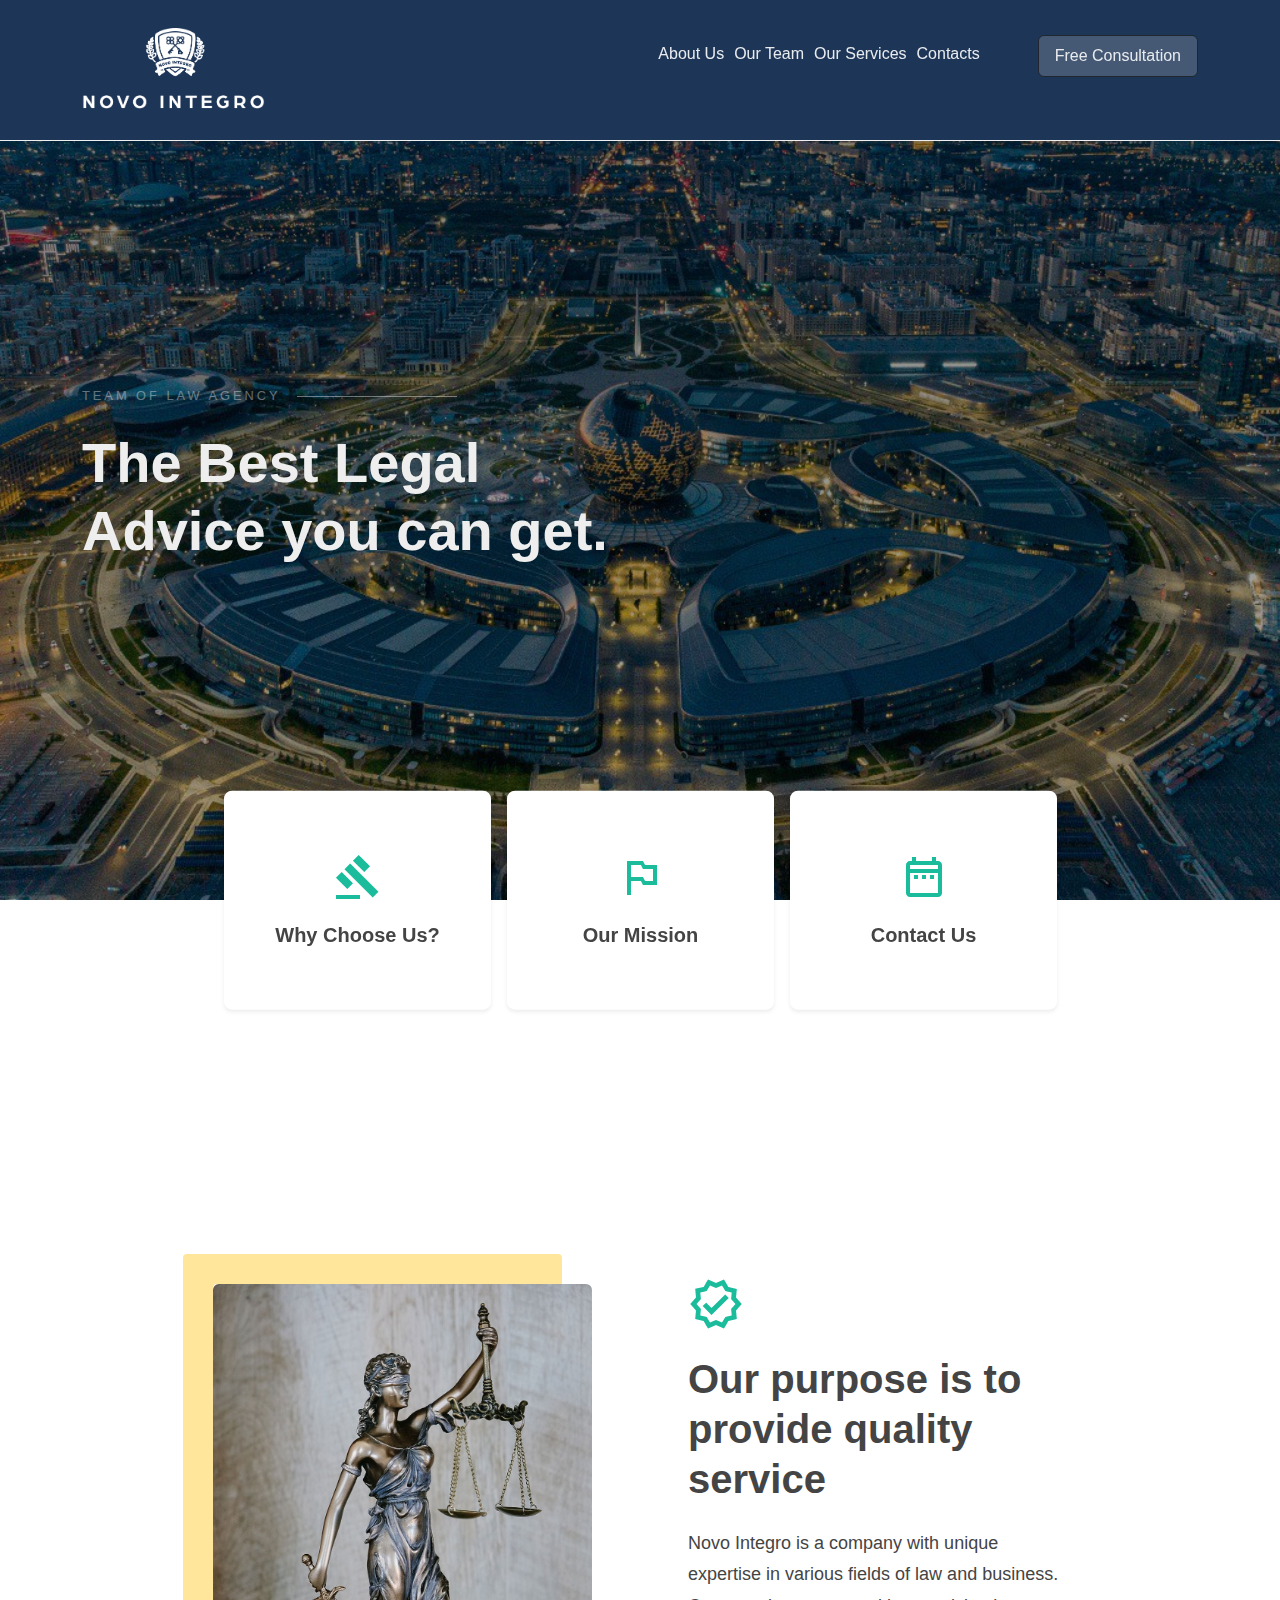
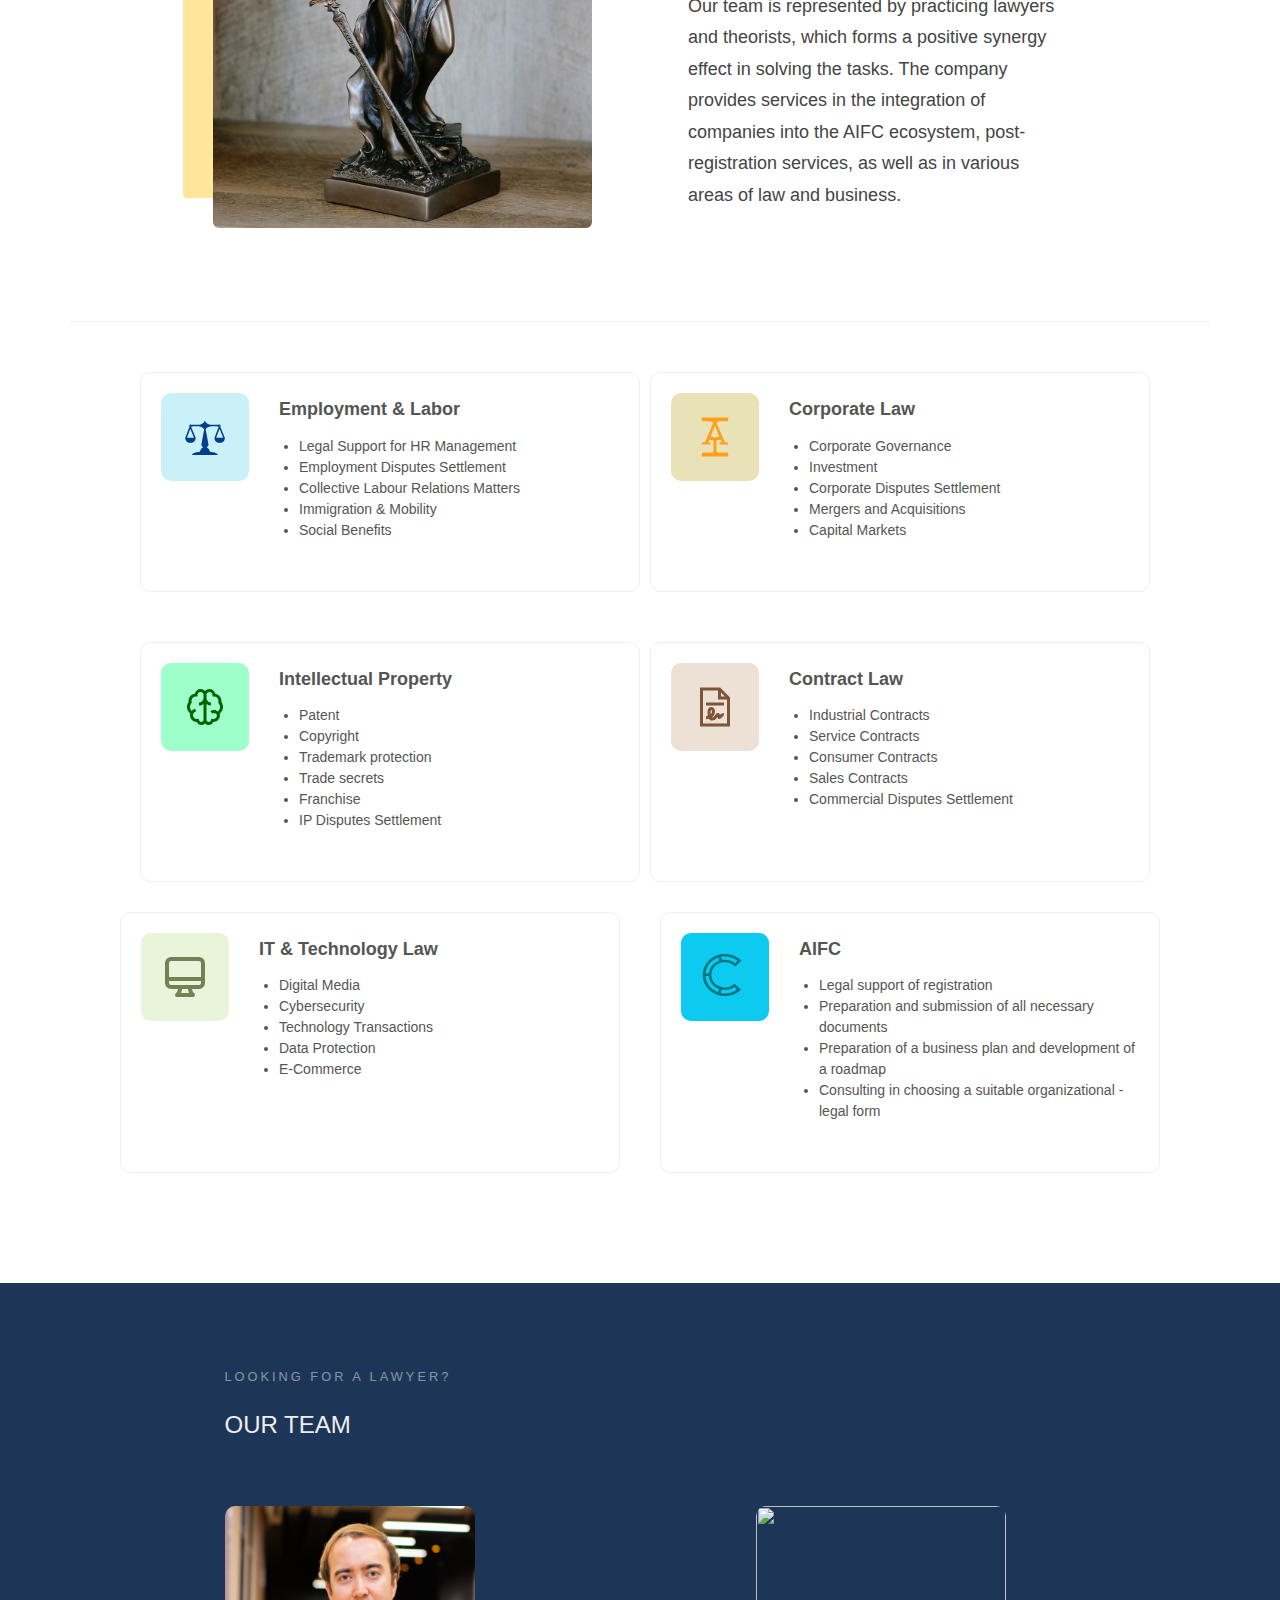
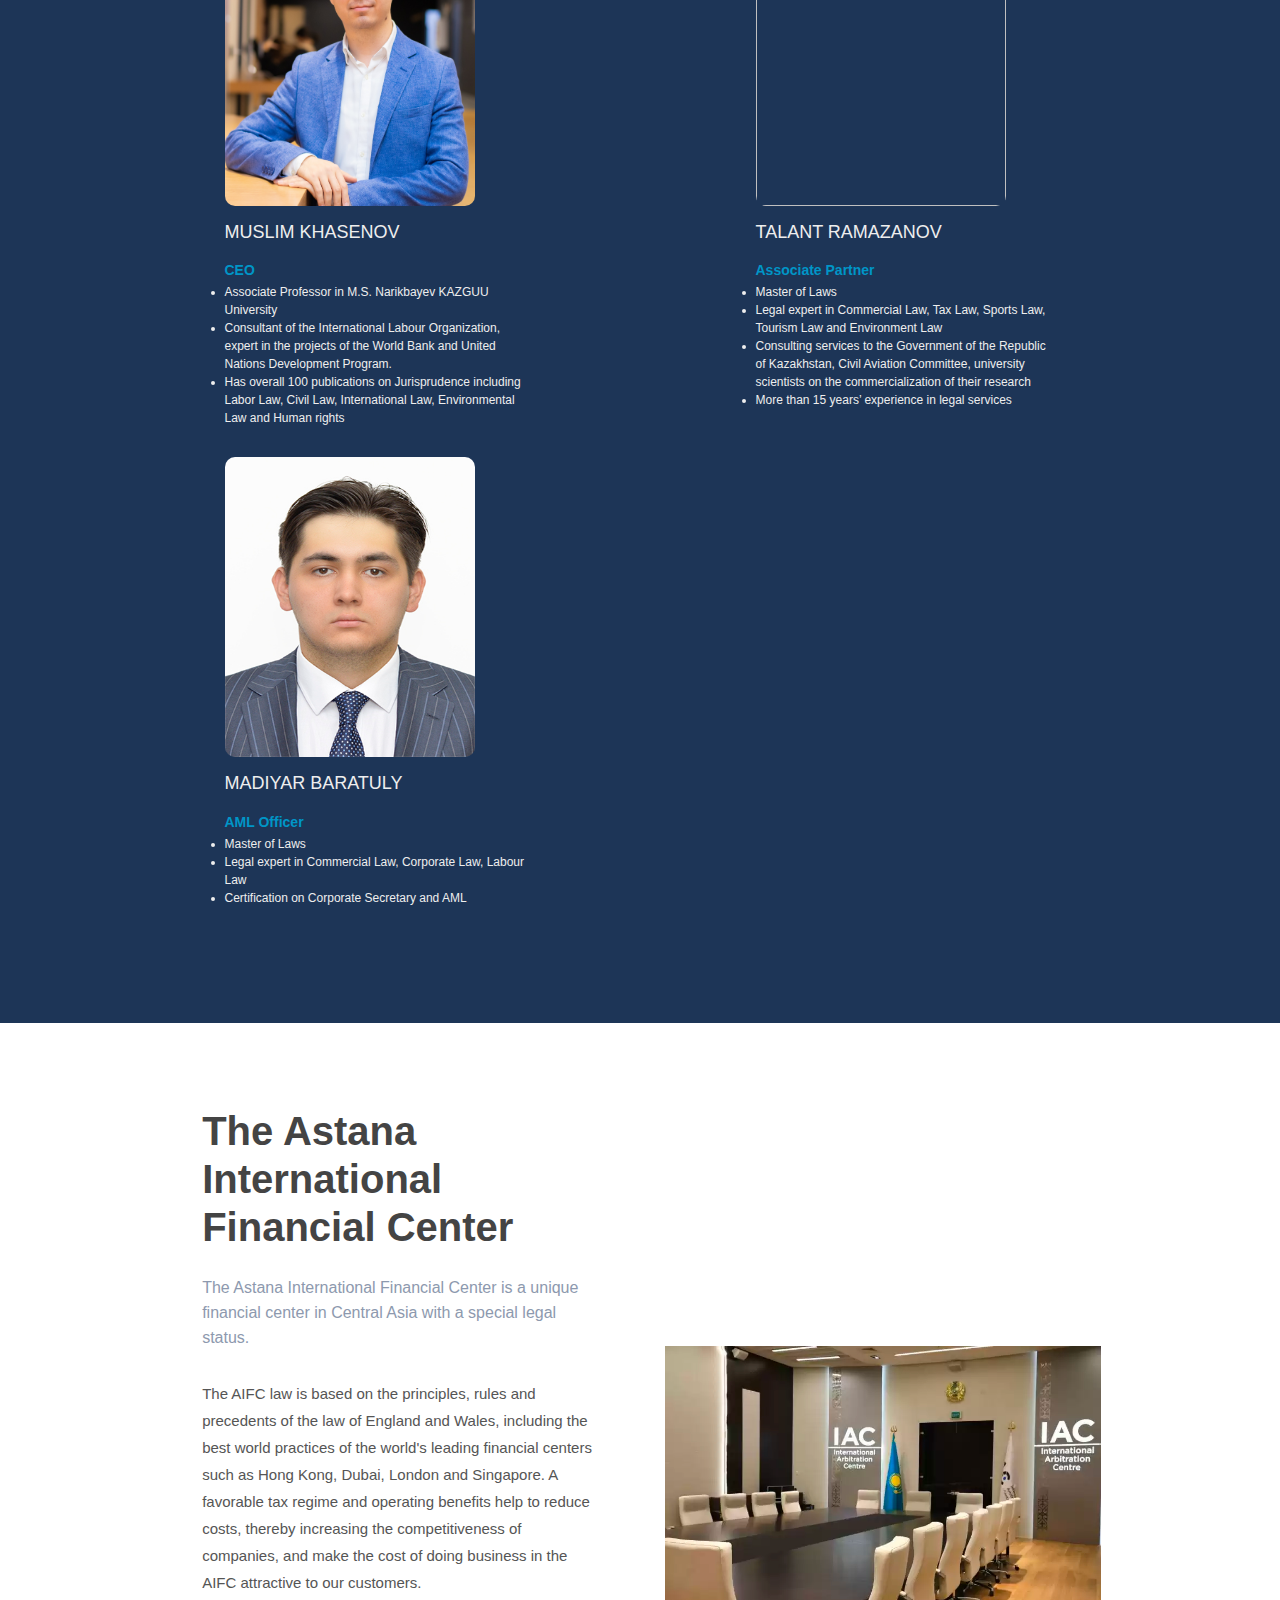
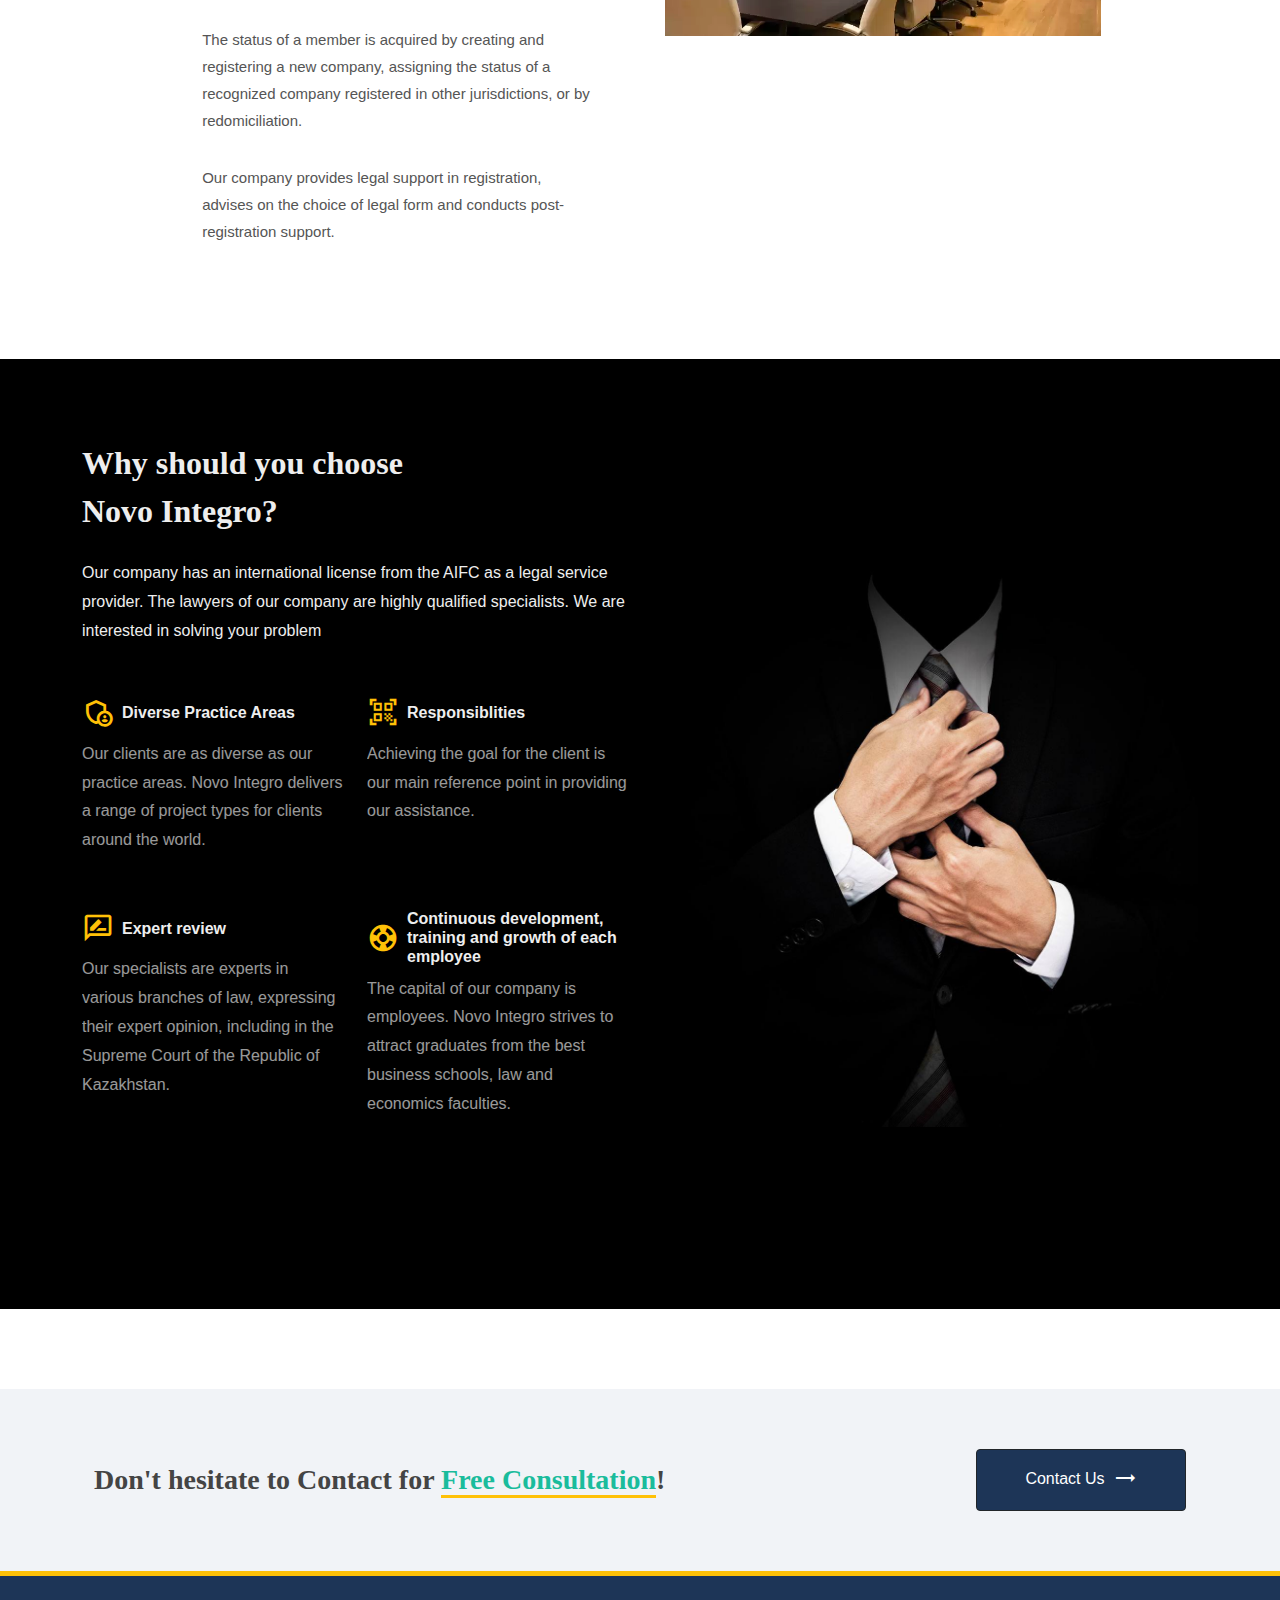
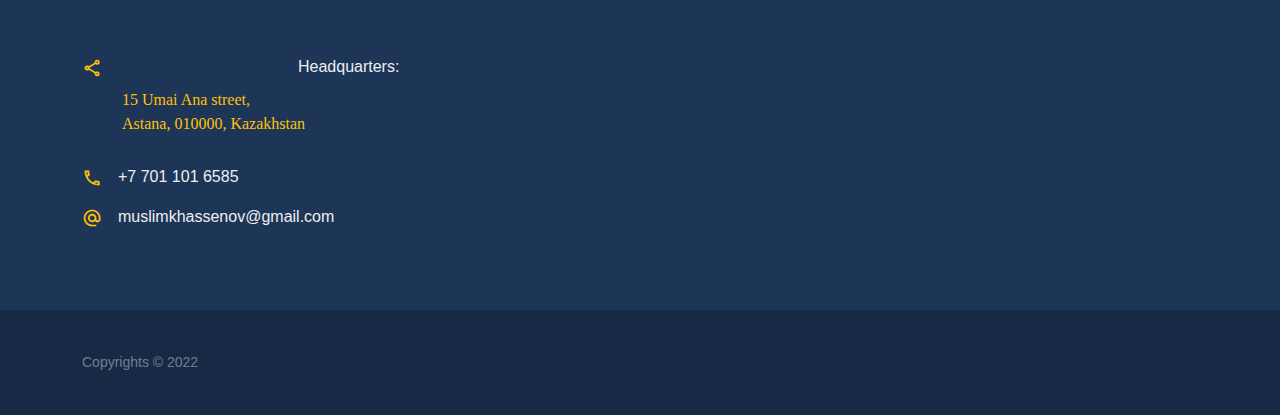
==== index.html @ ce1647fc "fix" ====
<!DOCTYPE html>
<html dir="ltr" lang="en-US">
<head>

    <meta http-equiv="content-type" content="text/html; charset=utf-8"/>
    <meta name="author" content="SemiColonWeb"/>

    <!-- Stylesheets
    ============================================= -->
    <link rel="preconnect" href="https://fonts.googleapis.com">
    <link rel="preconnect" href="https://fonts.gstatic.com" crossorigin>
    <link href="https://fonts.googleapis.com/css2?family=Manrope:wght@300;400;500;600;700&family=Merriweather:wght@400;700&family=Material+Icons+Outlined&family=Material+Icons+Two+Tone&display=swap"
          rel="stylesheet">

    <link rel="stylesheet" href="css/bootstrap.css" type="text/css"/>
    <link rel="stylesheet" href="css/style.css" type="text/css"/>

    <link rel="stylesheet" href="css/dark.css" type="text/css"/>
    <link rel="stylesheet" href="css/font-icons.css" type="text/css"/>
    <link rel="stylesheet" href="css/animate.css" type="text/css"/>
    <link rel="stylesheet" href="css/magnific-popup.css" type="text/css"/>

    <!-- law-firm Demo Specific Stylesheet -->
    <link rel="stylesheet" href="css/law-firm.css" type="text/css"/> <!-- law-firm Custom Css -->
    <link rel="stylesheet" href="css/fonts.css" type="text/css"/> <!-- law-firm Custom Fonts -->
    <!-- / -->

    <link rel="stylesheet" href="css/custom.css" type="text/css"/>
    <meta name="viewport" content="width=device-width, initial-scale=1"/>

    <link rel="stylesheet" href="css/colors.php?color=0F317E" type="text/css"/>

    <!-- Document Title
    ============================================= -->
    <title>Novo Integro</title>

</head>

<body class="stretched">

<!-- Document Wrapper
============================================= -->
<div id="wrapper" class="clearfix">

    <!-- Header
    ============================================= -->
    <header id="header" class="transparent-header dark">
        <div id="header-wrap">
            <div class="container">
                <div class="header-row align-items-lg-start justify-content-between py-lg-4">

                    <!-- Logo
                    ============================================= -->
                    <div id="logo" class="col-xl-2 col-md-3 col-6 align-items-lg-start py-1">
                        <a href="index.html" class="standard-logo"><img src="images/logo.png" alt="Canvas Logo"></a>
                        <a href="index.html" class="retina-logo"><img src="images/logo.png" alt="Canvas Logo"></a>
                    </div><!-- #logo end -->

                    <!-- Primary Menu In Large Screen
                    ============================================= -->
                    <div class="col-auto d-none d-lg-flex py-2">
                        <div class="row gx-5 large-device-menu-wrap" style="display: flex; align-items: center">
                            <div class="col-auto large-device-menu" style="display: flex; margin-top: 10px">
                                <a class="text-white op-09 h-op-1" style="margin-right: 10px" href="#">
                                    <div>About Us</div>
                                </a>
                                <a class="text-white op-09 h-op-1" style="margin-right: 10px" href="#">
                                    <div>Our Team</div>
                                </a>
                                <a class="text-white op-09 h-op-1" style="margin-right: 10px" href="#">
                                    <div>Our Services</div>
                                </a>
                                <a class="text-white op-09 h-op-1" style="margin-right: 10px" href="#">
                                    <div>Contacts</div>
                                </a>
                            </div>
                            <div class="col-auto">
                                <a href="#" data-scrollto="#section-contact" data-easing="easeInOutExpo"
                                   data-speed="1250" data-offset="88"
                                   class="btn px-3 py-2 btn-dark h-bg-light h-text-dark d-inline-block op-09 h-op-1"
                                   style="background-color: rgba(255,255,255,0.2)">Free Consultation</a>
                            </div>
                        </div>
                    </div>

                    <!-- Primary Menu Trigger for Devices
                    ============================================= -->
                    <div id="primary-menu-trigger">
                        <svg class="svg-trigger" viewBox="0 0 100 100">
                            <path d="m 30,33 h 40 c 3.722839,0 7.5,3.126468 7.5,8.578427 0,5.451959 -2.727029,8.421573 -7.5,8.421573 h -20"></path>
                            <path d="m 30,50 h 40"></path>
                            <path d="m 70,67 h -40 c 0,0 -7.5,-0.802118 -7.5,-8.365747 0,-7.563629 7.5,-8.634253 7.5,-8.634253 h 20"></path>
                        </svg>
                    </div>

                    <!-- Primary Menu In Mobile
                    ============================================= -->
                    <nav class="primary-menu d-block d-lg-none">

                        <ul class="menu-container">
                            <li class="menu-item"><a class="menu-link h-text-warning" href="#">
                                <div>Who We Are?</div>
                            </a></li>
                            <li class="menu-item"><a class="menu-link h-text-warning" href="#">
                                <div>Recent Cases</div>
                            </a></li>
                            <li class="menu-item"><a class="menu-link h-text-warning" href="#">
                                <div>Our Lawyers</div>
                            </a></li>
                            <li class="menu-item"><a class="menu-link h-text-warning" href="#">
                                <div>News &amp; Blog</div>
                            </a></li>
                            <li class="menu-item"><a class="menu-link h-text-warning" href="#">
                                <div>Contact Us</div>
                            </a></li>
                            <li class="menu-item"><a class="menu-link text-warning" href="#">
                                <div>Free Consultation</div>
                            </a></li>
                        </ul>

                    </nav><!-- #primary-menu end -->
                </div>
            </div>
        </div>
        <div class="header-wrap-clone"></div>
    </header><!-- #header end -->

    <!-- Hero
    ============================================= -->
    <section id="slider" class="slider-element dark min-vh-md-100 min-vh-75 include-header">
        <div class="slider-inner"
             style="background-image: linear-gradient(to bottom, rgba(0,0,0,.5), rgba(0,0,0,.3)), url('images/hero.jpeg');background-position: 50% 0;">
            <div class="container">

                <div class="vertical-middle">
                    <div class="row mt-6">
                        <div class="col-md-6">
                            <div class="before-title text-border-right position-relative text-uppercase ls3 text-smaller overflow-hidden mb-4 op-04 b-w-50">
                                Team Of Law Agency
                            </div>
                            <h2 class="display-4 fw-bold">The Best Legal Advice you can get.</h2>
                        </div>
                    </div>
                </div>

            </div>
        </div>
    </section>

    <!-- Content
    ============================================= -->
    <section id="content">
        <div class="content-wrap overflow-visible py-0">

            <div class="container">

                <div class="service-feature w-100 mb-4 mt-5 mt-lg-0">

                    <div class="row justify-content-center gx-3">

                        <div class="col-lg-3 mb-4 mb-lg-0">
                            <div class="grid-inner shadow-sm h-shadow bg-white p-5 overflow-hidden rounded-5 text-center shadow-ts">
                                <div class="f-b-desc">
                                    <i class="material-icons-outlined display-5 color mb-3">gavel</i>
                                    <h3 class="h5 mb-0 fw-bold">Why Choose Us?</h3>
                                </div>
                                <a href="#" class="more-link fst-normal color">View Details</a>
                            </div>
                        </div>

                        <div class="col-lg-3 mb-4 mb-lg-0">
                            <div class="grid-inner shadow-sm h-shadow bg-white p-5 overflow-hidden rounded-5 text-center shadow-ts">
                                <div class="f-b-desc">
                                    <i class="material-icons-outlined display-5 color mb-3">outlined_flag</i>
                                    <h3 class="h5 mb-0 fw-bold">Our Mission</h3>
                                </div>
                                <a href="#" class="more-link fst-normal color">Learn More</a>
                            </div>
                        </div>

                        <div class="col-lg-3">
                            <div class="grid-inner shadow-sm h-shadow bg-white p-5 overflow-hidden rounded-5 text-center shadow-ts">
                                <div class="f-b-desc">
                                    <i class="material-icons-outlined display-5 color mb-3">date_range</i>
                                    <h3 class="h5 mb-0 fw-bold">Contact Us</h3>
                                </div>
                                <a href="#" class="more-link fst-normal color">Get in Touch</a>
                            </div>
                        </div>

                    </div>
                </div>

                <div class="clear"></div>

                <div class="row align-items-center justify-content-center mt-6 mt-lg-0 bottommargin-sm">
                    <div class="col-lg-5 col-10 px-5">
                        <div class="lady-justice-img position-relative">
                            <img src="images/lady-justice.jpg" alt="Image" class="rounded">
                        </div>
                    </div>
                    <div class="col-lg-5 p-5">
                        <i class="material-icons-outlined display-4 color mb-3">verified</i>
                        <h2 class="h1 fw-bold lh-sm">Our purpose is to provide quality service</h2>
                        <h4 class="mt-4 fw-normal lh-base" style="line-height: 1.75 !important;">Novo Integro is a company with unique expertise in various fields of law and business. Our team is represented by practicing lawyers and theorists, which forms a positive synergy effect in solving the tasks. The company provides services in the integration of companies into the AIFC ecosystem, post-registration services, as well as in various areas of law and business.</h4>

<!--                        <a href="#" class="btn py-3 px-4 mt-2 rounded-1 btn-dark bg-color h-op-09">Find out how we Help-->
<!--                            <i class="material-icons-outlined align-middle mb-0 ms-1">arrow_right_alt</i></a>-->
                    </div>
                </div>

            </div>

            <div class="clear"></div>

            <div class="container field-section" style="flex-wrap: wrap; justify-content:center; border-top: 1px solid #eee">
                <div class="field-section" style="display: flex">
                    <div class="field-card" style="display: flex; align-items: flex-start">
                        <div class="icon" style="background-color: #caf0f8">
                            <svg class="ov-icon" aria-hidden="true" viewBox="-35.84 -35.84 583.68 583.68" fill="#222F3D"
                                 style="font-size: 2.88em; fill: #023e8a">
                                <path d="M254.47 53.094s-4.808 37.12-49.5 49.5c-44.695 12.38-129.282 0-129.282 0L61.343 115.78l8.187 9.157-1.093 2.876-51.843 137.312L16 266.72v1.717c0 18.897 8.253 34.243 20.344 44 12.09 9.758 27.563 14.31 42.937 14.313 15.376.003 30.878-4.556 42.97-14.313 12.092-9.756 20.344-25.094 20.344-44v-1.843l-.688-1.688L86.97 130.28c23.946-3.003 80.866-8.54 115.5 1.532 23.064 6.71 36.151 20.345 43.436 31.97L210.78 354.468l21.407 30.31c-17.75 7.75-32.593 24.84-37.562 51.345-56.076 6.195-95.47 20.74-95.47 37.688h311.876c0-16.947-39.392-31.493-95.467-37.688-4.91-26.6-19.57-44.112-37.188-51.906l21-29.75L264 162.28c7.457-11.275 20.388-24.045 42.47-30.468 34.955-10.167 92.615-4.42 116.155-1.437l-50.875 134.75-.625 1.594v1.717c0 18.897 8.253 34.243 20.344 44 12.09 9.758 27.593 14.31 42.967 14.313 15.375.003 30.877-4.556 42.97-14.313 12.09-9.756 20.343-25.094 20.343-44v-1.843l-.688-1.688L441 127.562l-.938-2.28 8.782-8.438-15.594-14.25s-84.556 12.38-129.25 0-49.53-49.5-49.53-49.5zM77.53 156.656l44.22 108.375H36.594L77.53 156.657zm355.158 0l44.218 108.375H391.72l40.967-108.374z"></path>
                            </svg>
                        </div>
                        <div class="field-text">
                            <p class="field-title">Employment & Labor</p>
                            <div class="field-content">
                            <ul>
                                <li>Legal Support for HR Management</li>
                                <li>Employment Disputes Settlement</li>
                                <li>Collective Labour Relations Matters</li>
                                <li>Immigration & Mobility</li>
                                <li>Social Benefits</li>
                            </ul>
                            </div>
                        </div>
                    </div>
                    <div class="field-card">
                        <div class="icon" style="background-color: #eae2b7">
                            <svg class="ov-icon" aria-hidden="true" viewBox="0 0 32 32" fill="#222F3D"
                                 style="font-size: 2.88em; fill: #ff9f1c">
                                <path d="M7.248 3c-.188 0-.276.057-.24.27.115.67-.042.04.334 2.298 3.307 0 3.745.047 5.31.026.642-.01 1.93.179 1.967 1.123.021.579-.057.572-1.701 4.435-2.807 6.59-2.646 6.108-3.512 8.174-.088.208-.185.264-.394.264-.443-.01-.888-.014-1.326.006-.1.005-.272.09-.288.162-.077.405-.113.813-.164 1.242H13v-1.38c-.36 0-1.552.02-1.646-.147.276-.624.542-1.24.818-1.864.85.203 1.78.396 2.6.594.176.046.24.153.24.346-.005 2.178.004 4.36.01 6.539 0 .518-.288.97-.778 1.174-.339.137-.288.172-6.45.12-.275 0-.37.104-.396.347-.078.655-.15 1.313-.26 1.968-.041.254.068.29.276.29 9.557.03-1.603 0 17.584 0-.13-.762-.23-1.491-.344-2.217-.062-.392-.067-.387-.5-.387-5.206.01-6.03-.123-6.078-.133-.642-.086-1.075-.534-1.096-1.174-.005-.08-.01-3.634-.052-6.553-.005-.239.083-.324.308-.38.652-.152 1.5-.31 2.147-.493.224-.066.354-.01.437.178.235.523.46 1.045.69 1.568.083.188.004.223-.178.223-.522-.01-.788-.004-1.33-.004v1.371h5.797c-.073-.482-.141-.92-.21-1.396-.364 0-.72.02-1.064-.004-1.179-.081-.955-.225-4.382-8.053-.46-1.02-1.456-3.151-1.905-4.527-.229-.711.288-1.289.987-1.35.97-.086 1.955-.08 2.931-.101 1.075-.02 2.15-.02 3.225-.026.162 0 .21-.071.224-.218.063-.497.141-.99.21-1.483l.124-.816L7.248 3zm8.576 5.838c.391.122.412-.041.49 0 .485 1.142.944 3.051 1.409 4.203.344.848.679 1.701 1.029 2.584-.065.04-.133.075-.203.107-.683.198-1.379.381-2.057.594-.312.106-.65.106-.96 0-.695-.213-1.388-.416-2.08-.635a2.412 2.412 0 01-.304-.146l2.676-6.707z"></path>
                            </svg>
                        </div>
                        <div class="field-text">
                            <p class="field-title">Corporate Law</p>
                            <div class="field-content">
								<ul>
									<li>Corporate Governance</li>
									<li>Investment</li>
									<li>Corporate Disputes Settlement</li>
									<li>Mergers and Acquisitions</li>
									<li>Capital Markets</li>
								</ul>
							</div>
                        </div>
                    </div>
                </div>
                <div class="field-section" style="display: flex">
                    <div class="field-card" style="display: flex">
                        <div class="icon" style="background-color: #9fffcb">
                            <svg class="ov-icon" aria-hidden="true" viewBox="0 0 32 32" fill="#222F3D"
                                 style="font-size: 2.88em; fill: #006400">
                                <path d="M13 4c-1.91 0-3.457 1.387-3.844 3.188C6.824 7.604 5 9.55 5 12c0 .246.027.465.063.688C4.418 13.636 4 14.753 4 16c0 1.797.895 3.309 2.156 4.406-.09.356-.156.711-.156 1.094 0 2.473 2.027 4.5 4.5 4.5h.063c.582 1.129 1.59 2 2.937 2a3.49 3.49 0 002.5-1.063A3.49 3.49 0 0018.5 28c1.348 0 2.355-.871 2.938-2h.062c2.348 0 4.273-1.828 4.469-4.125H26c0-.063-.027-.125-.031-.188.004-.062.031-.125.031-.187 0-.371-.133-.688-.219-1.031C27.078 19.367 28 17.829 28 16c0-1.246-.418-2.363-1.063-3.313.036-.222.063-.44.063-.687 0-2.45-1.824-4.395-4.156-4.813C22.457 5.388 20.91 4 19 4c-1.2 0-2.266.559-3 1.406C15.266 4.56 14.2 4 13 4zm0 2c1.117 0 2 .883 2 2v2c0 1.668-1.332 3-3 3v2c1.133 0 2.16-.39 3-1.031V24.5c0 .84-.66 1.5-1.5 1.5a1.47 1.47 0 01-1.469-1.219l-.187-.968-.969.156A2.487 2.487 0 018 21.5c0-.309.05-.598.156-.875.008-.023.024-.04.031-.063.31-.769.981-1.332 1.813-1.5l-.406-1.968A4.452 4.452 0 007 18.656 3.958 3.958 0 016 16a3.9 3.9 0 01.875-2.469l.313-.375-.094-.5A2.858 2.858 0 017 12c0-1.668 1.332-3 3-3h1V8c0-1.117.883-2 2-2zm6 0c1.117 0 2 .883 2 2v1h1c1.668 0 3 1.332 3 3 0 .215-.04.422-.094.656l-.093.5.312.375A3.9 3.9 0 0126 16c0 1.2-.512 2.27-1.344 3-.683-.605-1.554-1-2.531-1-.945 0-1.797.336-2.469.906l1.282 1.532A1.806 1.806 0 0122.125 20c.965 0 1.734.723 1.844 1.656C23.887 22.973 22.836 24 21.5 24c-.09 0-.2-.004-.375-.031l-.969-.157-.187.97A1.47 1.47 0 0118.5 26c-.84 0-1.5-.66-1.5-1.5V13.969A4.915 4.915 0 0020 15v-2c-1.668 0-3-1.332-3-3V8c0-1.117.883-2 2-2z"></path>
                            </svg>
                        </div>
                        <div class="field-text">
                            <p class="field-title">Intellectual Property</p>
                            <div class="field-content">
								<ul>
								<li>Patent</li>
								<li>Copyright</li>
								<li>Trademark protection</li>
								<li>Trade secrets</li>
								<li>Franchise</li>
								<li>IP Disputes Settlement</li>
								</ul>
							</div>
                        </div>
                    </div>
                    <div style="display: flex" class="field-card">
                        <div class="icon" style="background-color: #ede0d4">
                            <svg class="ov-icon" aria-hidden="true" viewBox="0 0 32 32" fill="#222F3D"
                                 style="font-size: 2.88em; fill: #7f5539">
                                <path d="M6 3v26h20V9.6l-.3-.3-6-6-.3-.3H6zm2 2h10v6h6v16H8V5zm12 1.4L22.6 9H20V6.4zM10 13v2h12v-2H10zm3.5 3c-.9 0-1.6.6-2 1.3-.4.7-.5 1.6-.5 2.6 0 .6.2 1.2.3 1.8-.4.1-.8.4-1.3.4v2c.7 0 1.4-.1 2-.3.1.2.1.3.3.5.4.4 1 .7 1.7.7 1.6 0 2.6-1.1 3.3-1.9.1-.2.2-.3.3-.4 0 .1 0 .2.1.3.1.2.2.4.4.6.2.2.6.4.9.4.6 0 1-.4 1.2-.6.2-.2.4-.5.6-.7.4-.4.7-.7 1.1-.7v-2c-1.2 0-2.1.7-2.6 1.3 0-.1 0-.2-.1-.3-.1-.2-.2-.4-.4-.7-.2-.3-.5-.3-.8-.3-.8 0-1.1.5-1.4.8-.3.3-.6.7-.8 1.1-.6.7-1 1.1-1.8 1.1-.1 0-.1-.1-.2-.1.1 0 .1-.1.2-.1 1.1-.9 2-2.1 2-3.7 0-.8-.2-1.5-.6-2.1-.4-.6-1.1-1-1.9-1zm-.1 2c.3 0 .3 0 .4.2.1.2.2.5.2 1 0 .6-.3 1.2-.8 1.7 0-.3-.2-.7-.2-.9 0-.8.1-1.4.3-1.7.1-.2.1-.3.1-.3z"></path>
                            </svg>
                        </div>
                        <div class="field-text">
                            <p class="field-title">Contract Law</p>
                            <div class="field-content">
								<ul>
							<li>Industrial Contracts</li>
							<li>Service Contracts</li>
							<li>Consumer Contracts</li>
							<li>Sales Contracts</li>
							<li>Commercial Disputes Settlement</li>
						</ul>
							</div>
                        </div>
                    </div>
                </div>
                <div style="display: flex; justify-content: center">
                    <div class="field-card" style="display: flex; margin: 10px 20px">
                        <div class="icon" style="background-color: #e9f5db">
                            <svg class="ov-icon" aria-hidden="true" viewBox="0 0 24 24" fill="none"
                                 style="font-size: 2.88em;" stroke="#718355" stroke-width="2">
                                <path stroke-linecap="round" stroke-linejoin="round"
                                      d="M9.75 17L9 20l-1 1h8l-1-1-.75-3M3 13h18M5 17h14a2 2 0 002-2V5a2 2 0 00-2-2H5a2 2 0 00-2 2v10a2 2 0 002 2z"></path>
                            </svg>
                        </div>
                        <div class="field-text">
                            <p class="field-title">IT & Technology Law</p>
                            <div class="field-content">
							<ul>
								<li>Digital Media</li>
								<li>Cybersecurity</li>
								<li>Technology Transactions</li>
								<li>Data Protection</li>
								<li>E-Commerce</li>
							</ul>
							</div>
                        </div>
                    </div> <div class="field-card" style="display: flex; margin: 10px 20px">
                        <div class="icon" style="background-color: #0dcaf0">
                            <svg class="ov-icon" aria-hidden="true" viewBox="0 0 48 48" fill="none"
                                 style="font-size: 2.88em;" stroke-width="2">
                                <path xmlns="http://www.w3.org/2000/svg" fill-rule="evenodd" clip-rule="evenodd" d="M21.8935 0.954161C21.7495 0.974358 21.225 1.04476 20.7107 1.10513C20.2067 1.16551 19.2502 1.34663 18.6023 1.50762C13.9328 2.62457 9.90102 4.99935 6.90802 8.39045C4.01787 11.6609 2.3414 15.384 1.78602 19.7109C1.1586 24.7322 2.67051 30.1862 5.84864 34.3219C9.49988 39.0714 14.7351 42.0499 20.9164 42.9154C22.4078 43.1166 25.3288 43.1468 26.7276 42.9656C30.7902 42.4424 34.4929 41.0135 37.5682 38.7897C38.4424 38.1557 39.8926 36.9382 39.8926 36.8375C39.8926 36.7671 34.5957 31.766 33.8038 31.0918L33.4336 30.7698L32.5182 31.4842C30.0806 33.3961 27.4681 34.352 24.362 34.4728C21.873 34.5634 19.9085 34.1508 17.7281 33.0942C11.8243 30.2365 9.01645 23.8567 11.0426 17.9298C12.1431 14.7299 14.375 12.184 17.4709 10.6143C19.5279 9.57787 21.4512 9.12503 23.8477 9.13513C27.4886 9.13513 30.4199 10.252 33.2175 12.6872L34.2049 13.5526L37.2802 10.6344C38.967 9.02441 40.3657 7.67599 40.3863 7.63574C40.4274 7.52509 38.6687 6.00565 37.5887 5.23082C34.6472 3.10756 31.397 1.76924 27.6533 1.13528C26.7276 0.984312 22.5312 0.84344 21.8935 0.954161ZM26.0899 3.62078C28.3835 3.86227 30.7388 4.51636 32.7444 5.46221C33.8243 5.97543 36.3031 7.50497 36.4574 7.75649C36.4985 7.82696 36.0459 8.33007 35.3363 9.01431L34.1432 10.1615L33.5158 9.70864C30.4405 7.48484 26.2442 6.36789 22.4078 6.73013C21.6981 6.79051 21.081 6.85088 21.0296 6.86091C20.9164 6.8811 20.1245 4.12389 20.1862 3.9528C20.2273 3.85217 20.793 3.75155 22.2535 3.58053C22.9529 3.48993 25.1539 3.52015 26.0899 3.62078ZM18.0057 5.98552C18.2217 6.79051 18.376 7.49494 18.3451 7.53519C18.3143 7.58547 18.1189 7.67606 17.9029 7.74646C17.6972 7.80684 17.0389 8.1087 16.4424 8.40055C12.0198 10.5942 9.06791 14.3073 8.12163 18.8758C7.99829 19.4292 7.90569 20.0329 7.90569 20.204V20.516H6.20865C5.02586 20.516 4.51161 20.4858 4.51161 20.4053C4.51161 19.9524 4.88187 18.0205 5.13895 17.1248C6.49663 12.4055 9.81874 8.38042 14.4368 5.8748C15.0333 5.55281 17.3989 4.52646 17.5737 4.51636C17.6046 4.51636 17.8 5.18047 18.0058 5.98552H18.0057ZM7.93651 23.7159C8.12163 25.3964 8.9136 27.6604 9.84956 29.2302C11.5981 32.1383 14.5911 34.654 17.6046 35.7608C17.872 35.8615 18.088 35.952 18.088 35.9722C18.088 35.9923 17.9338 36.5659 17.7383 37.2501C17.5429 37.9243 17.3372 38.6689 17.2755 38.9004L17.1623 39.313L16.5144 39.0614C14.8893 38.4275 13.2026 37.4716 11.6598 36.3344C10.7752 35.6803 8.97531 33.8892 8.24505 32.9433C6.15719 30.2365 4.78927 26.8253 4.54243 23.726L4.48072 22.921L6.16744 22.9511L7.85423 22.9814L7.93651 23.7159V23.7159ZM34.5855 35.3181C35.2952 35.9923 35.8814 36.5759 35.8814 36.6162C35.8814 36.7671 33.9066 37.9445 32.6621 38.5281C31.1194 39.2627 29.6692 39.7355 27.9103 40.1079C26.6658 40.3595 26.3984 40.3796 24.1049 40.3896C22.1198 40.3896 21.441 40.3494 20.6285 40.2085C19.7953 40.0475 19.6308 39.9871 19.6719 39.8564C19.7027 39.7557 19.9188 39.0111 20.145 38.1759C20.3816 37.3507 20.5771 36.6564 20.5873 36.6464C20.6079 36.6363 20.8239 36.6765 21.0707 36.747C21.3587 36.8174 22.4284 36.8577 23.8477 36.8577C25.8534 36.8577 26.2956 36.8275 27.1698 36.6363C29.1652 36.2036 31.3765 35.3282 32.6416 34.4729C32.9296 34.2816 33.1867 34.1206 33.2278 34.1106C33.2587 34.1005 33.8758 34.644 34.5855 35.3181Z" fill="#007680"/>
                            </svg>
                        </div>
                        <div class="field-text">
                            <p class="field-title">AIFC </p>
                            <div class="field-content">
							<ul>
								<li>Legal support of registration</li>
								<li>Preparation and submission of all necessary documents </li>
								<li>Preparation of a business plan and development of a roadmap</li>
								<li>Consulting in choosing a suitable organizational - legal form</li>
							</ul>
							</div>
                        </div>
                    </div>
                </div>
            </div>

            <div id="section-contact" class="section bg-color dark topmargin-lg"
                 style="background-image: linear-gradient(to bottom, rgba(var(--themecolorrgba),.8), rgba(var(--themecolorrgba),1)), url('images/bg-1.jpg'); background-attachment: fixed; background-size: cover;">
                <div class="container py-4">
                    <div class="row justify-content-center">
                        <div class="col-lg-9">
                            <div class="form-widget" data-alert-type="false">

                                <div class="form-result"></div>
                                <div class="lawfirm-inline-loader css3-spinner" style="position: absolute;">
                                    <div class="css3-spinner-bounce1"></div>
                                    <div class="css3-spinner-bounce2"></div>
                                    <div class="css3-spinner-bounce3"></div>
                                </div>
                                <div id="lawfirm-inline-submitted" class="text-center">
                                    <h4 class="fw-normal mb-0 h3 lh-base">Thank You for Contact Us! <br> Our Team will
                                        contact you asap on your email Address.</h4>
                                </div>

                                <form class="mb-0" id="lawfirm-inline" name="lawfirm-inline" action="include/form.php"
                                      method="post" enctype="multipart/form-data">

                                    <div class="row">

                                        <div class="before-title text-uppercase ls3 text-smaller mb-3 op-05">Looking for
                                            a Lawyer?
                                        </div>

                                        <div class="col-12 bottommargin-sm">
                                            <p style="font-size: 24px; text-transform: uppercase">Our Team</p>
                                            <div style="display: flex; justify-content: space-between; flex-wrap: wrap">
                                                <div class="team-item">
                                                    <img class="team-images" src="./images/team/Muslim.jpg" alt="">
                                                    <p class="team-info-name">Muslim Khasenov</p>
                                                    <p class="job">CEO</p>
                                                    <ul class="team-item-info">
                                                        <li>Associate Professor in M.S. Narikbayev KAZGUU University
                                                        </li>
                                                        <li>Consultant of the International Labour Organization, expert
                                                            in the projects of the World Bank and United Nations
                                                            Development Program.
                                                        </li>
                                                        <li>Has overall 100 publications on Jurisprudence including
                                                            Labor Law, Civil Law, International Law, Environmental Law
                                                            and Human rights
                                                        </li>
                                                    </ul>
                                                </div>
                                                <div class="team-item">
                                                    <img class="team-images" src="./images/team/Ramazanov.jpg" alt="">
                                                    <p class="team-info-name">Talant Ramazanov</p>
                                                    <p class="job">Associate Partner</p>
                                                    <ul class="team-item-info">
                                                        <li>Master of Laws</li>
                                                        <li>Legal expert in Commercial Law, Tax Law, Sports Law, Tourism
                                                            Law and Environment Law
                                                        </li>
                                                        <li>Consulting services to the Government of the Republic of
                                                            Kazakhstan, Civil Aviation Committee, university scientists
                                                            on the commercialization of their research
                                                        </li>
                                                        <li>More than 15 years’ experience in legal services</li>
                                                    </ul>
                                                </div>
                                                <div class="team-item">
                                                    <img class="team-images" src="./images/team/Madiyar.jpg" alt="">
                                                    <p class="team-info-name">Madiyar Baratuly</p>
                                                    <p class="job">AML Officer</p>
                                                    <ul class="team-item-info">
                                                        <li>Master of Laws</li>
                                                        <li>Legal expert in Commercial Law, Corporate Law, Labour Law
                                                        </li>
                                                        <li>Certification on Corporate Secretary and AML</li>
                                                    </ul>
                                                </div>
                                            </div>
                                            <!--												<label for="lawfirm-inline-lawyer">I'd like to Contact a</label>-->
                                            <!--												<select class="required form-select" name="lawfirm-inline-lawyer" id="lawfirm-inline-lawyer">-->
                                            <!--													<option value="Immigration" selected>Immigration</option>-->
                                            <!--													<option value="Education">Education</option>-->
                                            <!--													<option value="Insurance">Insurance</option>-->
                                            <!--													<option value="Business">Business</option>-->
                                            <!--													<option value="Family">Family</option>-->
                                            <!--													<option value="Criminal">Criminal</option>-->
                                            <!--													<option value="Employment">Employment</option>-->
                                            <!--												</select>-->
                                            <!--												<label for="lawfirm-inline-industry">lawyer, expert in</label>-->
                                            <!--												<select class="required form-select" name="lawfirm-inline-industry" id="lawfirm-inline-industry">-->
                                            <!--													<option value="Industry" selected>Industry</option>-->
                                            <!--													<option value="Professional">Professional</option>-->
                                            <!--													<option value="Pracice Area">Pracice Area</option>-->
                                            <!--												</select>-->
                                            <!--												<label for="lawfirm-inline-city">located in</label>-->

                                            <!--												<input class="required form-control" type="text" value="" name="lawfirm-inline-city" id="lawfirm-inline-city" placeholder="City" style="max-width: 200px" />-->

                                            <!--												<label for="lawfirm-inline-email"> send email us to</label>-->

                                            <!--												<input type="email" value="" class="form-control required" id="lawfirm-inline-email" name="lawfirm-inline-email" placeholder="email address">.-->
                                        </div>

                                        <!--											<div class="col-12 d-none">-->
                                        <!--												<input type="text" id="lawfirm-inline-botcheck" name="lawfirm-inline-botcheck" value="" />-->
                                        <!--											</div>-->
                                        <!--											<div class="col-12 text-center">-->
                                        <!--												<button type="submit" name="lawfirm-inline-submit" class="btn btn-lg py-3 px-6 mt-2 rounded-1 btn-light h-op-09">Send Now</button>-->
                                        <!--											</div>-->

                                        <!--											<input type="hidden" name="prefix" value="lawfirm-inline-">-->
                                        <!--											<input type="hidden" name="subject" value="Messgae From Law Firm Template">-->

                                    </div>

                                </form>
                            </div>
                        </div>
                    </div>
                </div>
            </div>

            <div class="section bg-transparent py-4">
                <div class="container">
                    <div class="row align-items-center justify-content-center gutter-50">
                        <div class="col-lg-5 px-5">
                            <h2 class="h1 fw-bold mb-4">The Astana International Financial Center</h2>
                            <p style="color: #8d99ae; line-height: 25px">The Astana International Financial Center is a unique financial center in Central Asia with a special legal status.</p>
                            <p style="font-size: 15px">The AIFC law is based on the principles, rules and precedents of the law of England and Wales, including the best world practices of the world's leading financial centers such as Hong Kong, Dubai, London and Singapore. A favorable tax regime and operating benefits help to reduce costs, thereby increasing the competitiveness of companies, and make the cost of doing business in the AIFC attractive to our customers.</p>
                            <p style="font-size: 15px">The status of a member is acquired by creating and registering a new company, assigning the status of a recognized company registered in other jurisdictions, or by redomiciliation.</p>
                            <p style="font-size: 15px">Our company provides legal support in registration, advises on the choice of legal form and conducts post-registration support.</p>
                        </div>

                        <div class="col-lg-5 col-10">
                            <img src="images/img.png" alt="Image">
                        </div>
                    </div>
                </div>
            </div>

            <!--				<div class="section py-6 mb-0" style="background-color: #f1f3f7">-->
            <!--					<div class="container">-->
            <!--						<div class="row justify-content-between align-items-center col-mb-30">-->
            <!--							<div class="col-lg-4">-->
            <!--								<div class="d-flex mb-2">-->
            <!--									<i class="icon-star3 h5 me-1 text-warning"></i>-->
            <!--									<i class="icon-star3 h5 me-1 text-warning"></i>-->
            <!--									<i class="icon-star3 h5 me-1 text-warning"></i>-->
            <!--									<i class="icon-star3 h5 me-1 text-warning"></i>-->
            <!--									<i class="icon-star3 h5 me-1 text-warning"></i>-->
            <!--								</div>-->
            <!--								<h3 class="h3 font-secondary fw-bold mb-4">What our Clients say?</h3>-->
            <!--								<p class="lead">Lorem ipsum dolor sit amet consectetur adipisicing elit. Perspiciatis quibusdam possimus aut itaque quo ex et dignissimos fuga animi id.</p>-->
            <!--								<a href="https://themeforest.net/item/canvas-the-multipurpose-html5-template/reviews/9228123?utf8=%E2%9C%93&reviews_controls%5Bsort%5D=ratings_descending" class="btn py-3 px-4 mt-3 rounded-1 btn-dark bg-color h-op-09">View More Testimonials</a>-->
            <!--							</div>-->

            <!--							<div class="col-lg-7">-->
            <!--								<div class="row row-cols-1 row-cols-md-2 g-4 align-items-center">-->
            <!--									<div class="col">-->
            <!--										<div class="card rounded-6 overflow-hidden mb-4">-->
            <!--											<div class="card-body p-4">-->
            <!--												<div class="row">-->
            <!--													<div class="col-12">-->
            <!--														<p class="mb-4 font-secondary">"2nd Template purchased from SemiColonWeb, Fantastic work so much detail although I only need a couple of pages, its worth the price."</p>-->
            <!--													</div>-->
            <!--													<div class="d-flex align-items-center">-->
            <!--														<img class="rounded-circle me-3" src="demos/articles/images/authors/2.jpg" width="48" height="48" alt="Customer Testimonails">-->
            <!--														<div>-->
            <!--															<h4 class="h6 mb-0 fw-medium"><a href="https://themeforest.net/ratings/3295792">Shartois</a></h4>-->
            <!--															<small class="text-muted">10 days ago</small>-->
            <!--														</div>-->
            <!--													</div>-->
            <!--												</div>-->
            <!--											</div>-->
            <!--											<div class="bgicon icon-star3 op-02"></div>-->
            <!--										</div>-->

            <!--										<div class="card rounded-6 overflow-hidden">-->
            <!--											<div class="card-body p-4">-->
            <!--												<div class="row">-->
            <!--													<div class="col-12">-->
            <!--														<p class="mb-4 font-secondary">"Canvas Rocks... Too many options and features, just use your imagination to build anything you need. SemiColonTeam always surprise us with new updates and great features. It comes with a REAL and DETAILED documentation."</p>-->
            <!--													</div>-->
            <!--													<div class="d-flex align-items-center">-->
            <!--														<img class="rounded-circle me-3" src="demos/articles/images/authors/1.jpg" width="48" height="48" alt="Customer Testimonails">-->
            <!--														<div>-->
            <!--															<h4 class="h6 mb-0 fw-medium"><a href="https://themeforest.net/ratings/3297954">Framex</a></h4>-->
            <!--															<small class="text-muted">15 days ago</small>-->
            <!--														</div>-->
            <!--													</div>-->
            <!--												</div>-->
            <!--											</div>-->
            <!--											<div class="bgicon icon-star3 op-02"></div>-->
            <!--										</div>-->
            <!--									</div>-->
            <!--									<div class="col">-->
            <!--										<div class="card rounded-6 overflow-hidden">-->
            <!--											<div class="card-body p-4">-->
            <!--												<div class="row">-->
            <!--													<div class="col-12">-->
            <!--														<p class="mb-4 font-secondary">"I've been using Canvas for over 6 years and have purchased multiple licenses. There's literally infinite options on the style you want, and can work perfectly to any theme. I focus on video content and over the years I've custom built my website with the SemiColon team. They are so helpful and super supportive! Always there to help you, they know everything and can fix almost any problem or add features you want. Highly recommended!"</p>-->
            <!--													</div>-->
            <!--													<div class="d-flex align-items-center">-->
            <!--														<img class="rounded-circle me-3" src="demos/articles/images/authors/3.jpg" width="48" height="48" alt="Customer Testimonails">-->
            <!--														<div>-->
            <!--															<h4 class="h6 mb-0 fw-medium"><a href="https://themeforest.net/ratings/3304063">JasonJSW</a></h4>-->
            <!--															<small class="text-muted">24 days ago</small>-->
            <!--														</div>-->
            <!--													</div>-->
            <!--												</div>-->
            <!--											</div>-->
            <!--											<div class="bgicon icon-star3 op-02"></div>-->
            <!--										</div>-->
            <!--									</div>-->
            <!--								</div>-->
            <!--							</div>-->
            <!--						</div>-->
            <!--					</div>-->
            <!--				</div>-->

            <div class="section my-0 dark py-6" style="background-color: #000;">
                <div class="container">
                    <div class="row justify-content-between align-items-center">
                        <div class="col-lg-6 align-self-center mb-6">
                            <h3 class="h2 font-secondary fw-bold mb-4 lh-base">Why should you choose<br> Novo Integro?</h3>
                            <p class="mb-5">Our company has an international license from the AIFC as a legal service provider.
                            The lawyers of our company are highly qualified specialists. We are interested in solving your problem</p>
                            <div class="row g-4">
                                <div class="col-sm-6">
                                    <div class="d-flex align-items-center mb-2">
                                        <i class="material-icons-outlined text-warning h2 mb-0">admin_panel_settings</i>
                                        <h3 class="h6 fw-bold ms-2 mb-0">Diverse Practice Areas</h3>
                                    </div>
                                    <p class="text-white op-06">Our clients are as diverse as our practice areas.
                                        Novo Integro delivers a range of project types for clients around the world.</p>
                                </div>

                                <div class="col-sm-6">
                                    <div class="d-flex align-items-center mb-2">
                                        <i class="material-icons-outlined text-warning h2 mb-0">qr_code_scanner</i>
                                        <h3 class="h6 fw-bold ms-2 mb-0">Responsiblities</h3>
                                    </div>
                                    <p class="text-white op-06">Achieving the goal for the client is our main reference point in providing our assistance.</p>
                                </div>

                                <div class="col-sm-6">
                                    <div class="d-flex align-items-center mb-2">
                                        <i class="material-icons-outlined text-warning h2 mb-0">rate_review</i>
                                        <h3 class="h6 fw-bold ms-2 mb-0">Expert review</h3>
                                    </div>
                                    <p class="text-white op-06">Our specialists are experts in various branches of law, expressing their expert opinion,
                                        including in the Supreme Court of the Republic of Kazakhstan.</p>
                                </div>

                                <div class="col-sm-6">
                                    <div class="d-flex align-items-center mb-2">
                                        <i class="material-icons-outlined text-warning h2 mb-0">support</i>
                                        <h3 class="h6 fw-bold ms-2 mb-0">Continuous development, training and growth of each employee</h3>
                                    </div>
                                    <p class="text-white op-06">The capital of our company is employees. Novo Integro strives to attract
                                        graduates from the best business schools, law and economics faculties.</p>
                                </div>
                            </div>
                        </div>
                        <div class="col-lg-6 col-10 mx-auto">
                            <img src="images/lawyer.jpg"   class="image-aifc" alt="Image">
                        </div>
                    </div>
                </div>
            </div>

<!--            <div class="container mw-md">-->
<!--                <div class="position-relative p-5 mb-4 z-3 rounded shadow bg-white service-feature mt-5 mt-lg-0">-->
<!--                    <div class="row align-items-center justify-content-center grid-border">-->
<!--                        <div class="col-lg-4 text-center mb-5 mb-lg-0">-->
<!--                            <div class="counter fw-normal mb-2" style="color: #1d3557"><span class="display-4 fw-bold"-->
<!--                                                                                             data-from="40"-->
<!--                                                                                             data-to="213"-->
<!--                                                                                             data-refresh-interval="100"-->
<!--                                                                                             data-speed="2000"></span>-->
<!--                            </div>-->
<!--                            <h5 class="mb-0 h6 nott">Jobs Done</h5>-->
<!--                        </div>-->

<!--                        <div class="col-lg-4 text-center mb-5 mb-lg-0">-->
<!--                            <div class="counter fw-normal mb-2" style="color: #1d3557"><span class="display-4 fw-bold"-->
<!--                                                                                             data-from="0" data-to="11"-->
<!--                                                                                             data-refresh-interval="100"-->
<!--                                                                                             data-speed="2000"></span>+-->
<!--                            </div>-->
<!--                            <h5 class="mb-0 h6 nott">Years of Experience</h5>-->
<!--                        </div>-->

<!--                        <div class="col-lg-4 text-center">-->
<!--                            <div class="counter fw-normal mb-2" style="color: #1d3557"><span class="display-4 fw-bold"-->
<!--                                                                                             data-from="100"-->
<!--                                                                                             data-to="873"-->
<!--                                                                                             data-refresh-interval="100"-->
<!--                                                                                             data-speed="2000"></span>+-->
<!--                            </div>-->
<!--                            <h5 class="mb-0 h6 nott">Happy Clients</h5>-->
<!--                        </div>-->
<!--                    </div>-->
<!--                </div>-->
<!--            </div>-->

<!--            <div class="container mw-md mt-5 mt-lg-0">-->
<!--                <div class="row g-4 align-items-end blog-cards">-->
<!--                    <div class="col-md-8">-->
<!--                        <div class="p-3 pb-4">-->
<!--                            <div class="before-title text-border-right position-relative text-uppercase ls3 text-smaller overflow-hidden mb-4 op-04 b-w-50">-->
<!--                                Our Latest News-->
<!--                            </div>-->
<!--                            <h3 class="h2 font-secondary fw-bold mb-4 lh-base">From our Law Community</h3>-->
<!--                            <p class="mb-5">Lorem ipsum dolor sit amet consectetur, adipisicing elit. Saepe unde, atque-->
<!--                                autem deleniti rem vel fuga, sapiente nobis omnis veritatis esse vitae soluta vero-->
<!--                                debitis.</p>-->
<!--                        </div>-->
<!--                        <div class="row">-->
<!--                            <div class="col-sm-6">-->
<!--                                <div class="card h-translate-y-sm transform-ts">-->
<!--                                    <img src="https://source.unsplash.com/jKU2NneZAbI" alt="" class="card-img-top">-->
<!--                                    <div class="card-body p-4">-->
<!--                                        <h5 class="mb-3 text-warning">June 12, 2020</h5>-->
<!--                                        <h3 class="h5 lh-base mb-3 color"><a href="#">Ways You Can Support Someone-->
<!--                                            Recovering from a Serious Injury</a></h3>-->
<!--                                        <p class="mb-4">Lorem ipsum dolor sit amet consectetur adipisicing elit.-->
<!--                                            Deserunt exercitationem esse eaque velit.</p>-->
<!--                                        <a href="#">Read More <span class="material-icons-outlined align-middle mb-1">trending_flat</span></a>-->
<!--                                    </div>-->
<!--                                </div>-->
<!--                            </div>-->
<!--                            <div class="col-sm-6 mt-4 mt-sm-0">-->
<!--                                <div class="card h-translate-y-sm transform-ts">-->
<!--                                    <img src="https://source.unsplash.com/Oaqk7qqNh_c" alt="" class="card-img-top">-->
<!--                                    <div class="card-body p-4">-->
<!--                                        <h5 class="mb-3 text-warning">June 14, 2020</h5>-->
<!--                                        <h3 class="h5 lh-base mb-3 color"><a href="#">Could Unruly Airline Passengers-->
<!--                                            Prompt Federal Prosecutions?</a></h3>-->
<!--                                        <p class="mb-4">Lorem ipsum dolor sit amet consectetur adipisicing elit.-->
<!--                                            Deserunt exercitationem esse eaque velit.</p>-->
<!--                                        <a href="#">Read More <span class="material-icons-outlined align-middle mb-1">trending_flat</span></a>-->
<!--                                    </div>-->
<!--                                </div>-->
<!--                            </div>-->
<!--                        </div>-->
<!--                    </div>-->

<!--                    <div class="col-md-4">-->
<!--                        <div class="row">-->
<!--                            <div class="col-md-12 col-sm-6">-->
<!--                                <div class="card h-translate-y-sm transform-ts dark mb-4">-->
<!--                                    <img src="https://source.unsplash.com/j06gLuKK0GM" alt="" class="card-img">-->
<!--                                    <a href="#" class="card-img-overlay d-flex flex-column justify-content-end p-4"-->
<!--                                       style="background-image: linear-gradient(to bottom, rgba(0,0,0,.1), rgba(0,0,0,.3));">-->
<!--                                        <h5 class="mb-3 text-warning">Aug 07, 2020</h5>-->
<!--                                        <h3 class="h5 lh-base mb-0">Will Psychedelic Drugs Become Legal?</h3>-->
<!--                                    </a>-->
<!--                                </div>-->
<!--                            </div>-->
<!--                            <div class="col-md-12 col-sm-6">-->

<!--                                <div class="card h-translate-y-sm transform-ts">-->
<!--                                    <div class="card-body p-4">-->
<!--                                        <h5 class="mb-3 text-warning">Sep 30, 2020</h5>-->
<!--                                        <h3 class="h5 lh-base mb-3 color"><a href="#">Some States and Cities Help Laid-->
<!--                                            Off Workers Reclaim Former Jobs</a></h3>-->
<!--                                        <p class="mb-4">Lorem ipsum dolor sit amet consectetur adipisicing elit.-->
<!--                                            Deserunt exercitationem esse eaque velit.</p>-->
<!--                                        <a href="#">Read More <span class="material-icons-outlined align-middle mb-1">trending_flat</span></a>-->
<!--                                    </div>-->
<!--                                </div>-->
<!--                            </div>-->
<!--                        </div>-->
<!--                    </div>-->
<!--                </div>-->
<!--            </div>-->

            <div class="section topmargin-lg mb-0" style="background-color: #f1f3f7">
                <div class="container">
                    <div class="row align-items-center justify-content-center col-mb-30 mx-md mx-auto">
                        <div class="col-sm-12 col-md">
                            <h3 class="h3 font-secondary fw-semibold mb-0">Don't hesitate to Contact for <span
                                    class="border-bottom border-warning border-width-3">Free  Consultation</span>!</h3>
                        </div>
                        <div class="col-sm-12 col-md-auto">
                            <a href="#" data-scrollto="#section-contact" data-easing="easeInOutExpo" data-speed="1250"
                               data-offset="88" class="btn py-3 px-5 rounded-1 btn-dark bg-color h-op-09 m-0">Contact Us
                                <span class="material-icons-outlined align-middle mb-1 ms-1">trending_flat</span></a>
                        </div>
                    </div>
                </div>
            </div>

        </div>
    </section><!-- #content end -->

    <!-- Footer
    ============================================= -->
    <footer id="footer" class="bg-color dark border-warning" style="background-color: #1d3557">
        <div class="container">

            <!-- Footer Widgets
            ============================================= -->
            <div class="footer-widgets-wrap">

                <div class="row col-mb-50">
                    <div class="col-lg-5 col-sm-6">

                        <div class="widget clearfix">

                            <h5 class="mb-2 h6"><i
                                    class="material-icons-outlined h5 text-warning mb-0 align-middle me-3">share_location</i>Headquarters:
                            </h5>
                            <address class="ms-4 ps-3 font-secondary text-warning">
								15 Umai Ana street, <br>
								Astana, 010000, Kazakhstan <br>
                            </address>
                            <h5 class="mb-3 h6"><i
                                    class="material-icons-outlined h5 text-warning mb-0 align-middle me-3">call</i>+7 701 101 6585</h5>
                            <h5 class="mb-0 h6"><i
                                    class="material-icons-outlined h5 text-warning mb-0 align-middle me-3">alternate_email</i>muslimkhassenov@gmail.com
                            </h5>

                        </div>
                    </div>
                    <div class="col-lg-2 col-sm-6">
<!--                        <div class="widget widget_links clearfix">-->

<!--                            <h4>Blogroll</h4>-->

<!--                            <ul class="">-->
<!--                                <li><a href="https://codex.wordpress.org/">Documentation</a></li>-->
<!--                                <li><a href="https://wordpress.org/support/forum/requests-and-feedback">Feedback</a>-->
<!--                                </li>-->
<!--                                <li><a href="https://wordpress.org/extend/plugins/">Plugins</a></li>-->
<!--                                <li><a href="https://wordpress.org/support/">Support Forums</a></li>-->
<!--                                <li><a href="https://wordpress.org/extend/themes/">Themes</a></li>-->
<!--                            </ul>-->

<!--                        </div>-->
                    </div>

                    <div class="col-lg-2 col-6">
                        <div class="widget widget_links clearfix">

<!--                            <h4>Supports</h4>-->

<!--                            <ul>-->
<!--                                <li><a href="https://wordpress.org/extend/plugins/">Contact Us</a></li>-->
<!--                                <li><a href="https://wordpress.org/support/">FAQs</a></li>-->
<!--                                <li><a href="https://wordpress.org/extend/themes/">About Us</a></li>-->
<!--                                <li><a href="https://wordpress.org/news/">Social Media</a></li>-->
<!--                            </ul>-->

                        </div>
                    </div>

                    <div class="col-lg-2 col-6">
                        <div class="widget widget_links clearfix widget-li-noicon">

<!--                            <ul>-->
<!--                                <li><a href="#" class="d-flex align-items-center"><i-->
<!--                                        class="icon-facebook-square h5 text-warning mb-0 me-3"></i> Facebook</a></li>-->
<!--                                <li><a href="#" class="d-flex align-items-center"><i-->
<!--                                        class="icon-instagram2 h5 text-warning mb-0 me-3"></i> Instagram</a></li>-->
<!--                                <li><a href="#" class="d-flex align-items-center"><i-->
<!--                                        class="icon-twitter-sign h5 text-warning mb-0 me-3"></i> Twitter</a></li>-->
<!--                                <li><a href="#" class="d-flex align-items-center"><i-->
<!--                                        class="icon-envelope h5 text-warning mb-0 me-3"></i> Gmail</a></li>-->
<!--                            </ul>-->

                        </div>
                    </div>

                </div>

            </div><!-- .footer-widgets-wrap end -->

        </div>

        <!-- Copyrights
        ============================================= -->
        <div id="copyrights">
            <div class="container">

                <div class="row col-mb-30 align-items-center">

                    <div class="col-md-6 text-center text-md-start">
                        Copyrights &copy; 2022<br>
                    </div>

                </div>

            </div>
        </div><!-- #copyrights end -->
    </footer><!-- #footer end -->

</div><!-- #wrapper end -->

<!-- Go To Top
============================================= -->
<div id="gotoTop" class="icon-line-chevrons-up rounded-circle"></div>

<!-- JavaScripts
============================================= -->
<script src="js/jquery.js"></script>
<script src="js/plugins.min.js"></script>


<!-- Footer Scripts
============================================= -->
<script src="js/functions.js"></script>

</body>
</html>
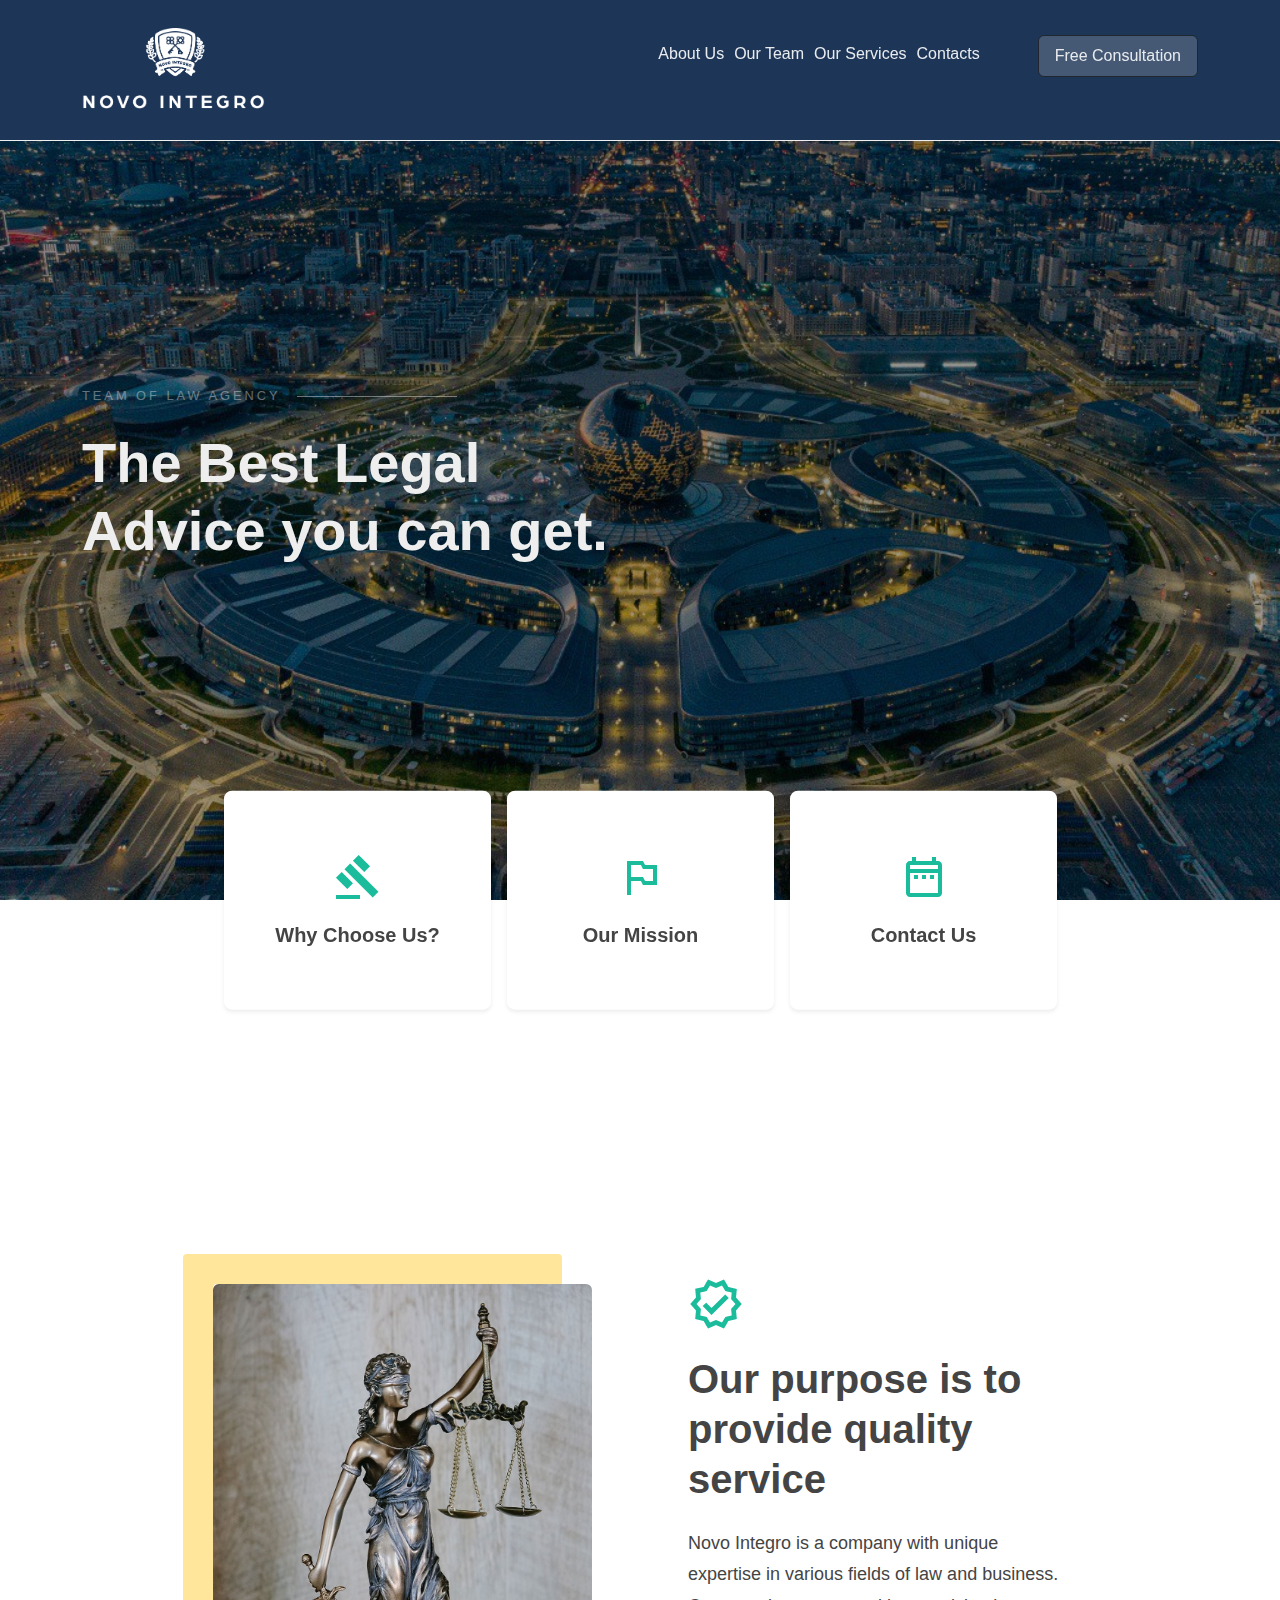
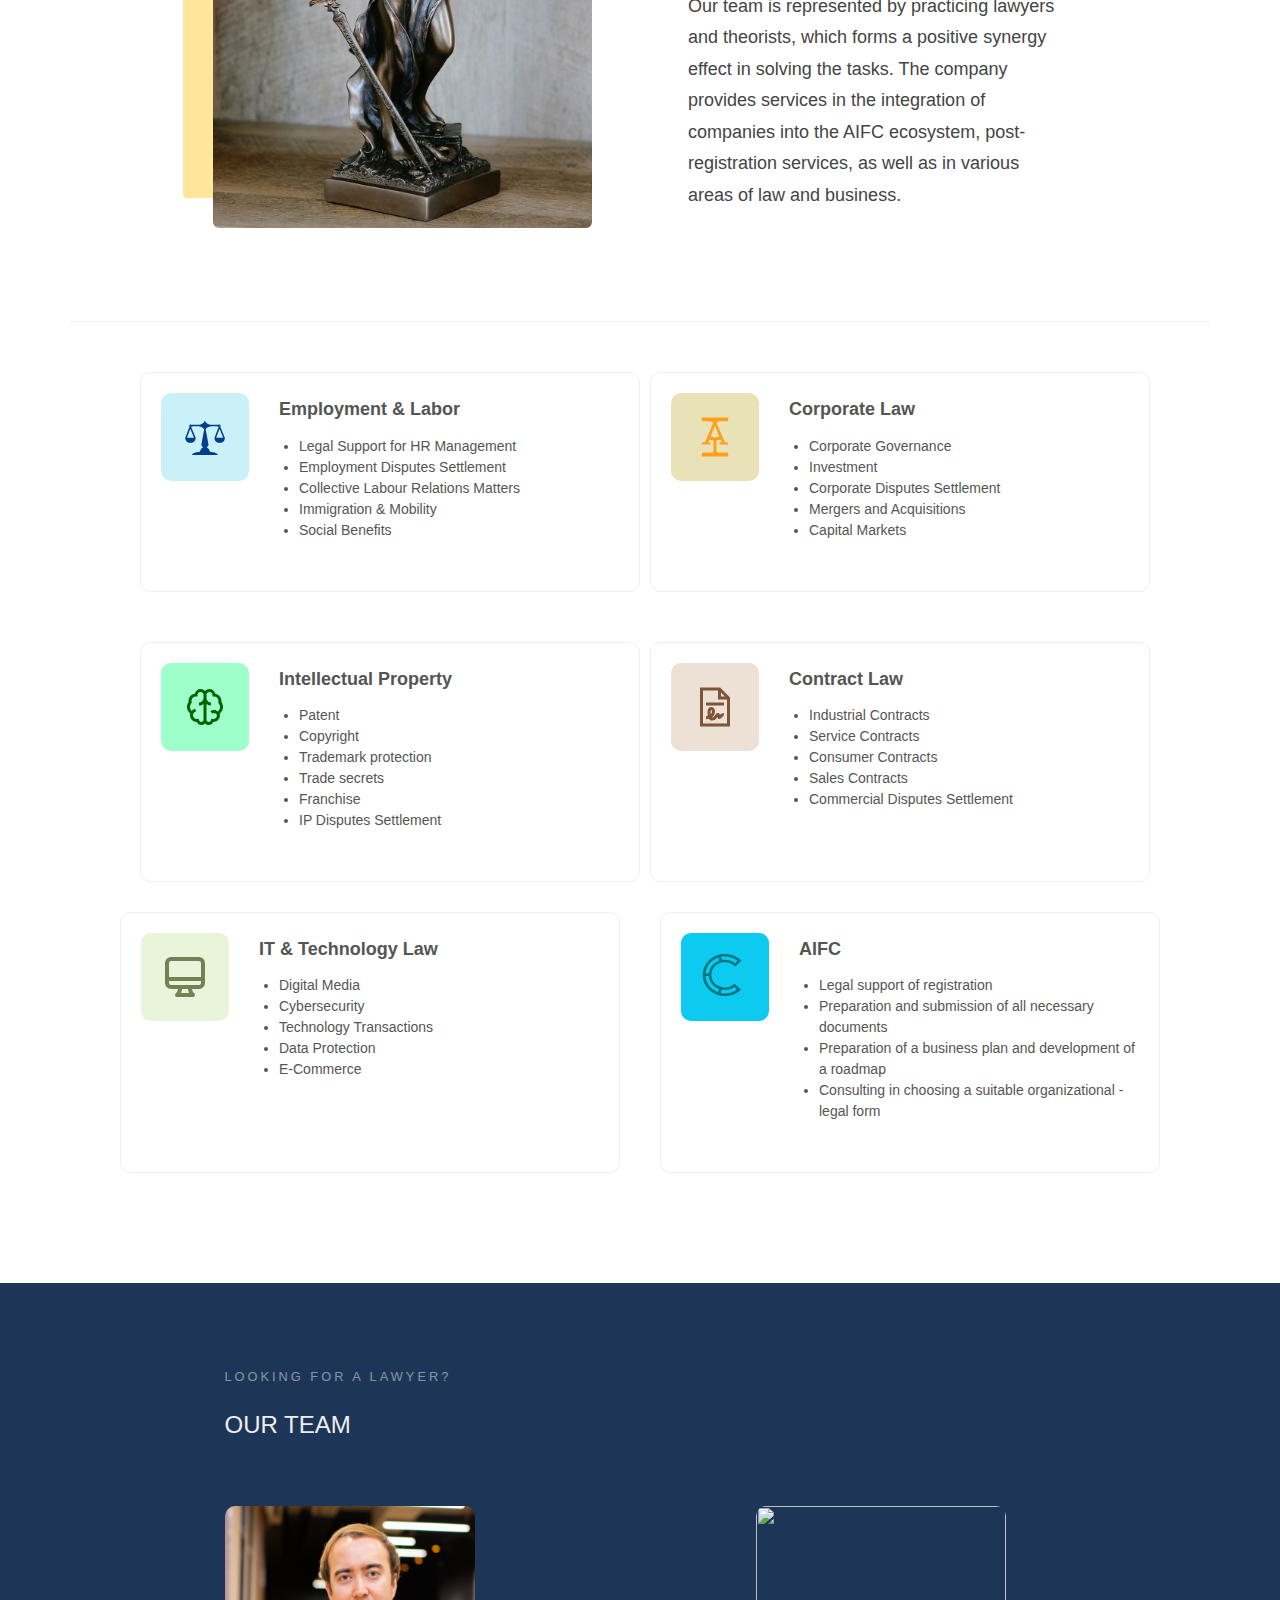
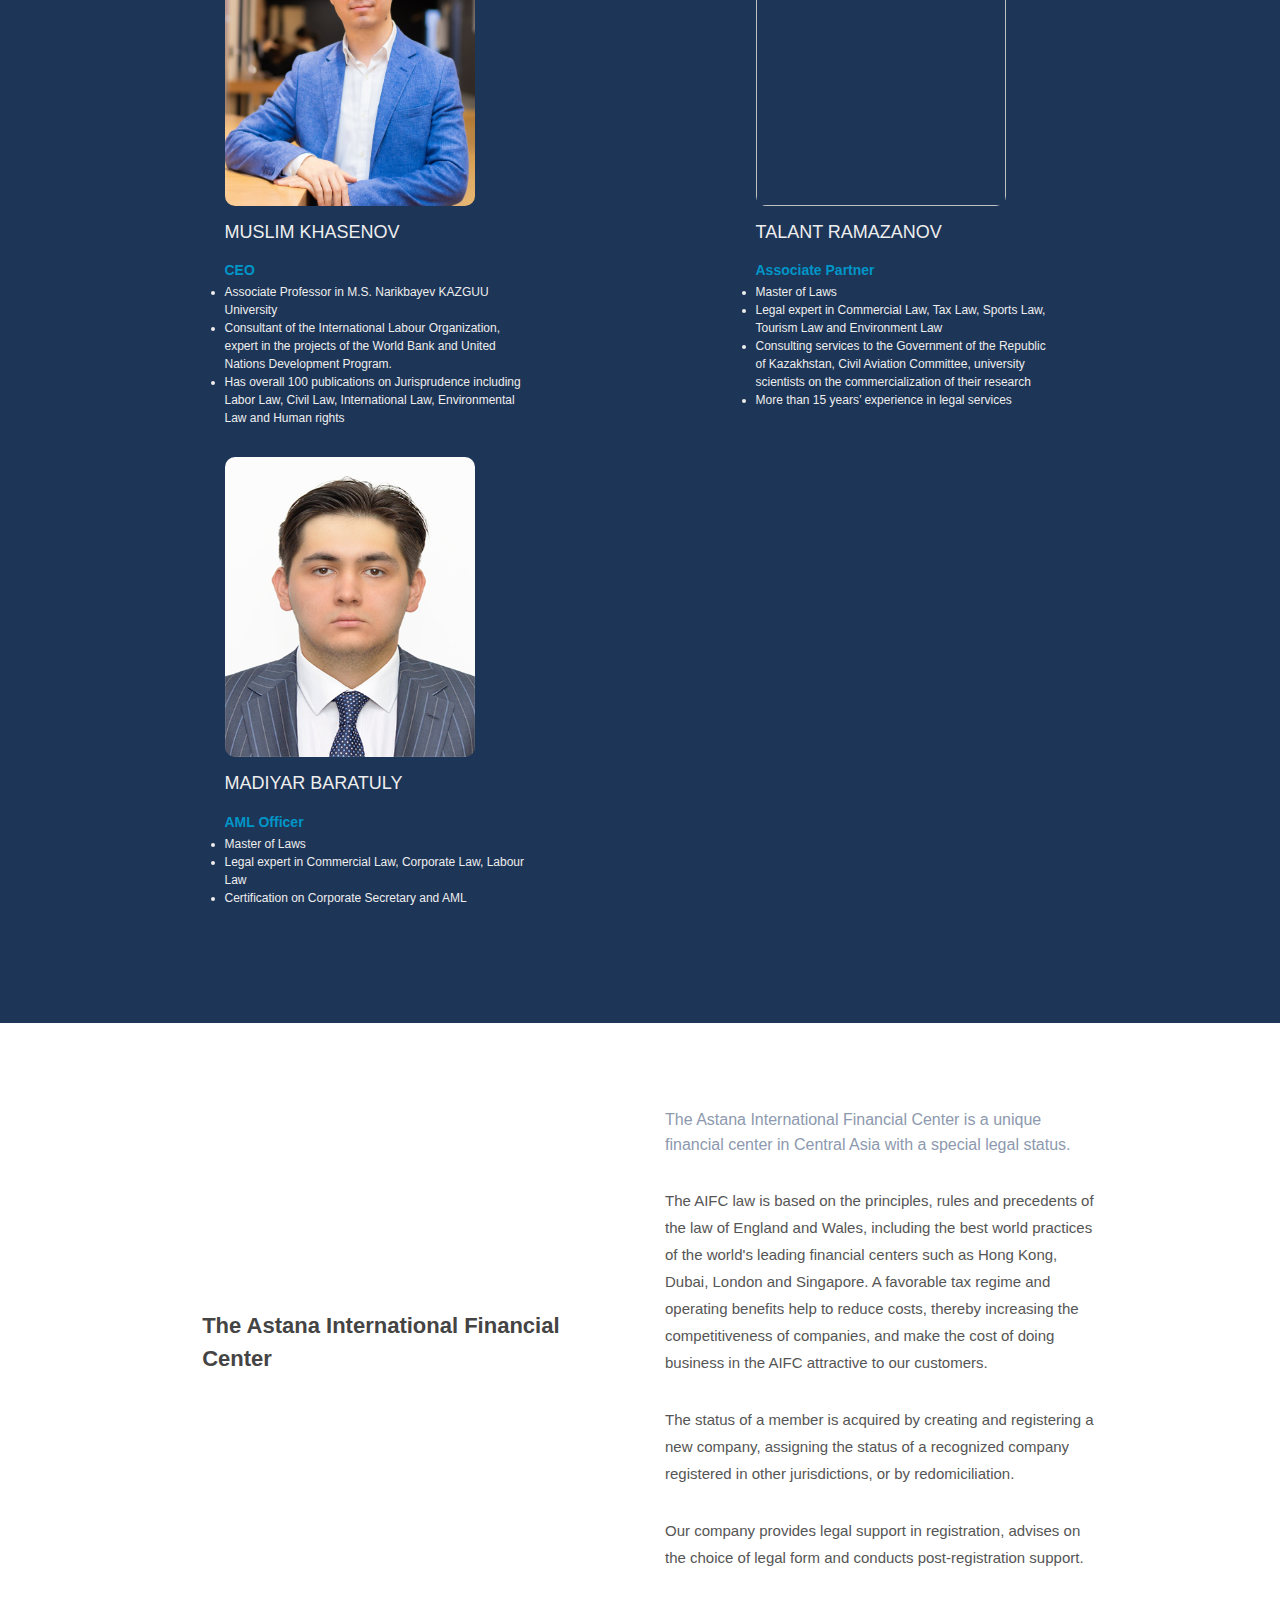
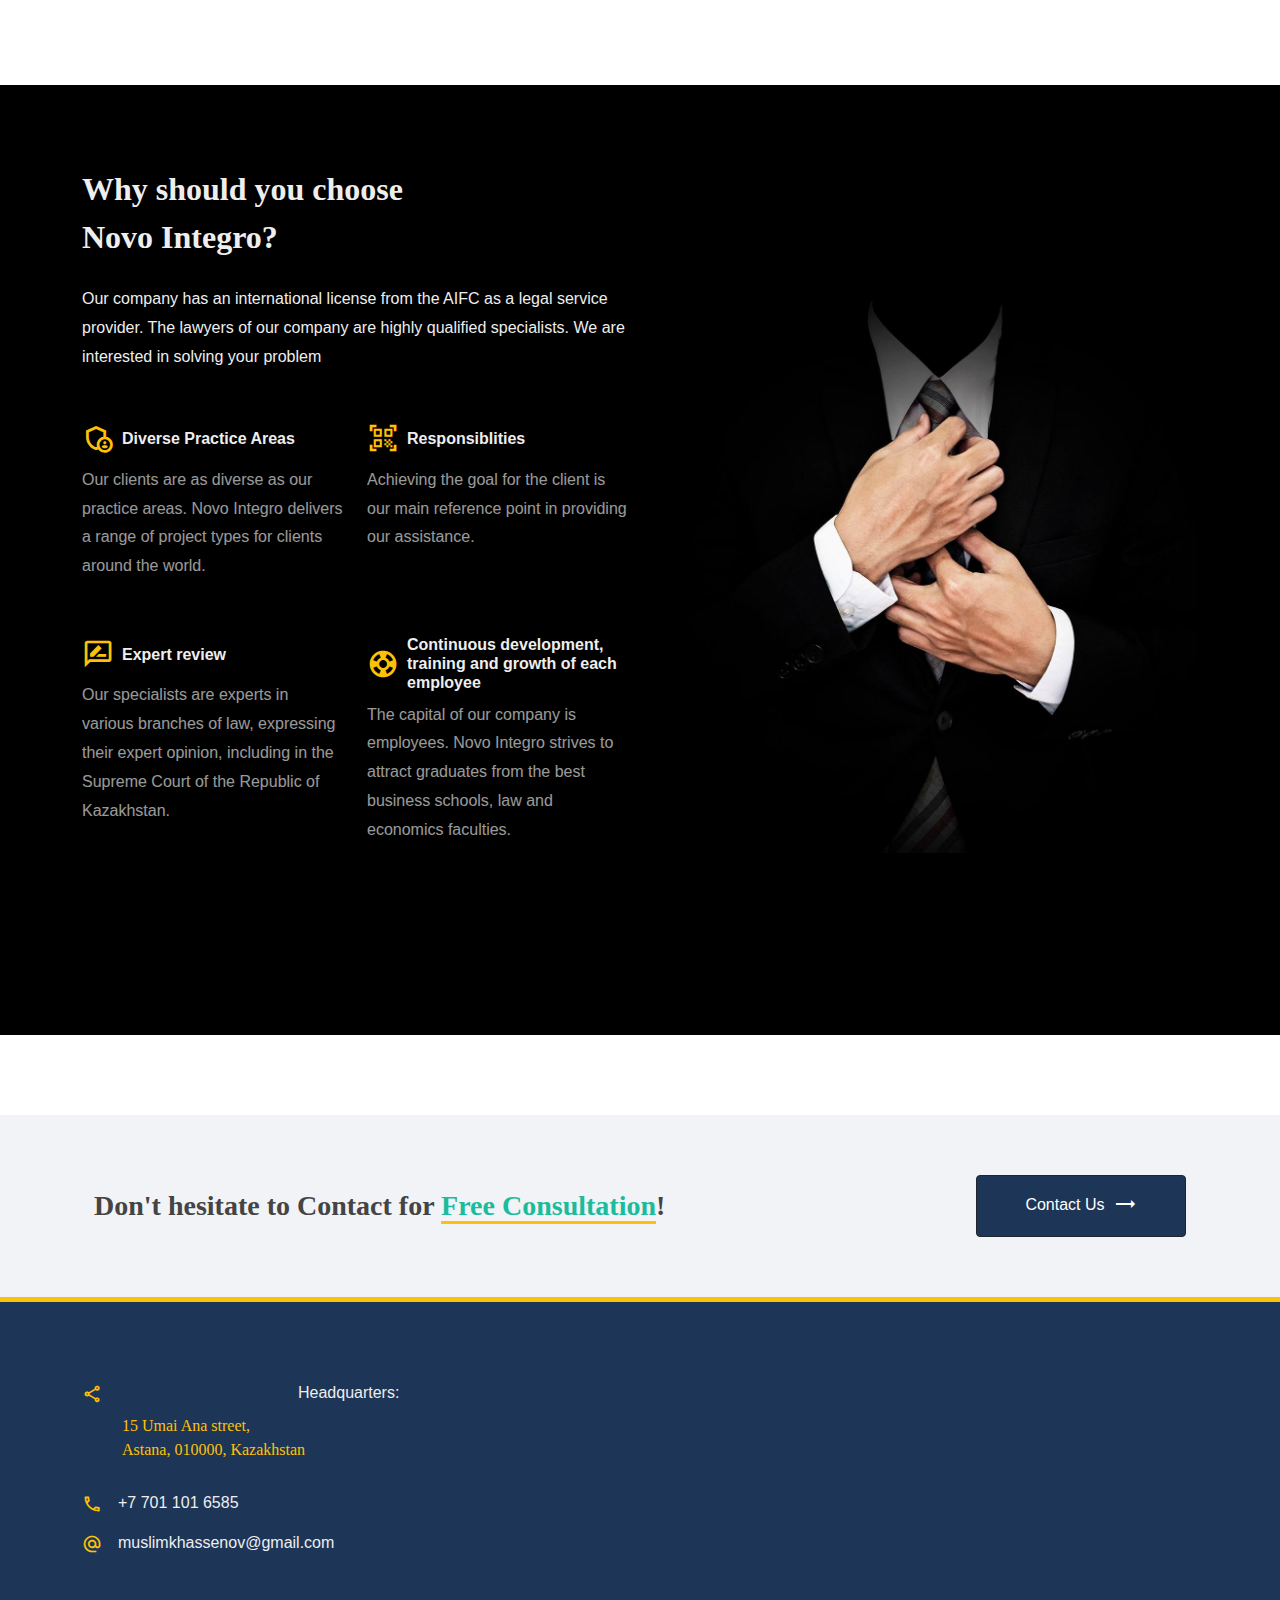
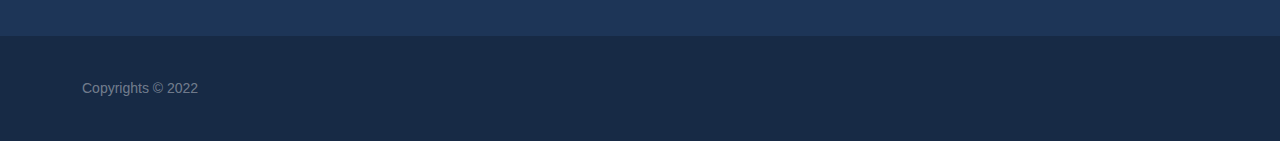
==== commit 06b2ccfa: "fix" ====
--- a/index.html
+++ b/index.html
@@ -465,15 +465,15 @@
                 <div class="container">
                     <div class="row align-items-center justify-content-center gutter-50">
                         <div class="col-lg-5 px-5">
-                            <h2 class="h1 fw-bold mb-4">The Astana International Financial Center</h2>
+                            <h2 class="fw-bold mb-4" style="font-size: 22px">The Astana International Financial Center</h2>
+                        </div>
+
+                        <div class="col-lg-5 col-10">
+<!--                            <img src="images/img.png" alt="Image">-->
                             <p style="color: #8d99ae; line-height: 25px">The Astana International Financial Center is a unique financial center in Central Asia with a special legal status.</p>
                             <p style="font-size: 15px">The AIFC law is based on the principles, rules and precedents of the law of England and Wales, including the best world practices of the world's leading financial centers such as Hong Kong, Dubai, London and Singapore. A favorable tax regime and operating benefits help to reduce costs, thereby increasing the competitiveness of companies, and make the cost of doing business in the AIFC attractive to our customers.</p>
                             <p style="font-size: 15px">The status of a member is acquired by creating and registering a new company, assigning the status of a recognized company registered in other jurisdictions, or by redomiciliation.</p>
                             <p style="font-size: 15px">Our company provides legal support in registration, advises on the choice of legal form and conducts post-registration support.</p>
-                        </div>
-
-                        <div class="col-lg-5 col-10">
-                            <img src="images/img.png" alt="Image">
                         </div>
                     </div>
                 </div>
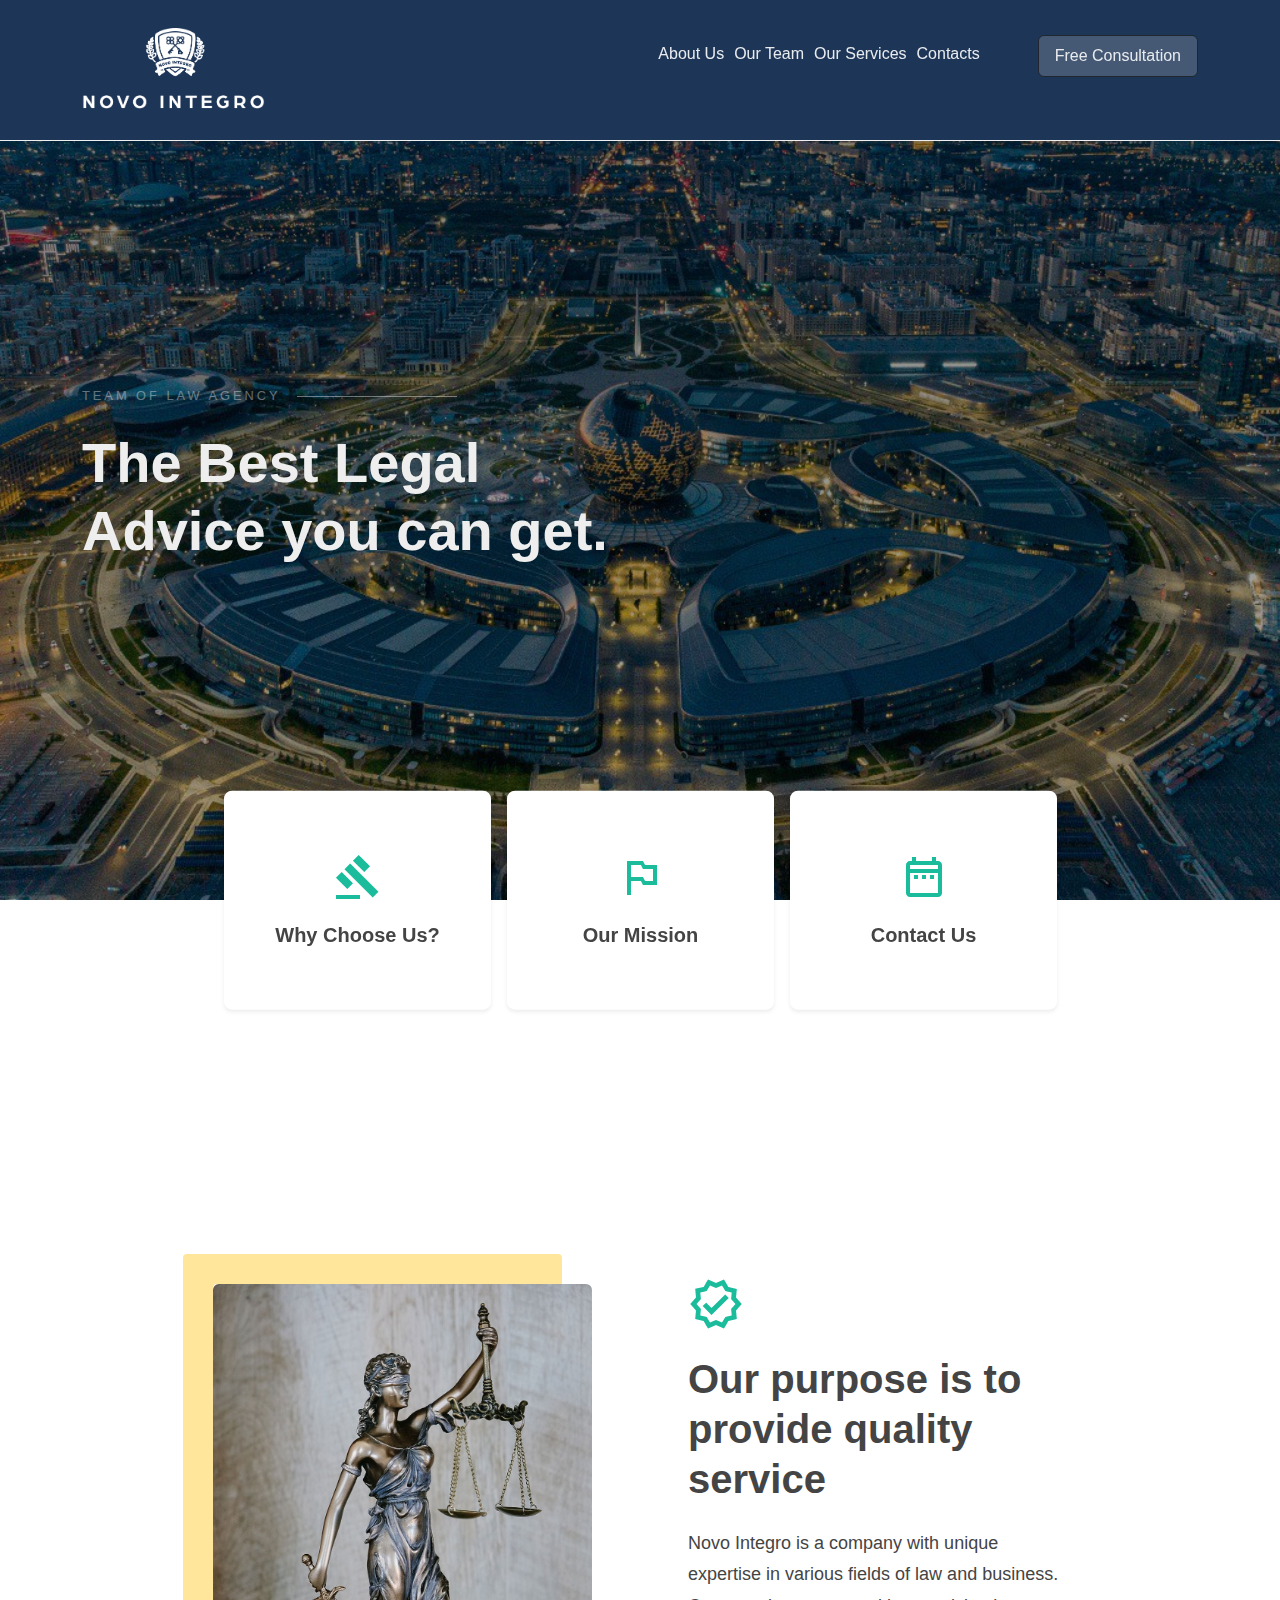
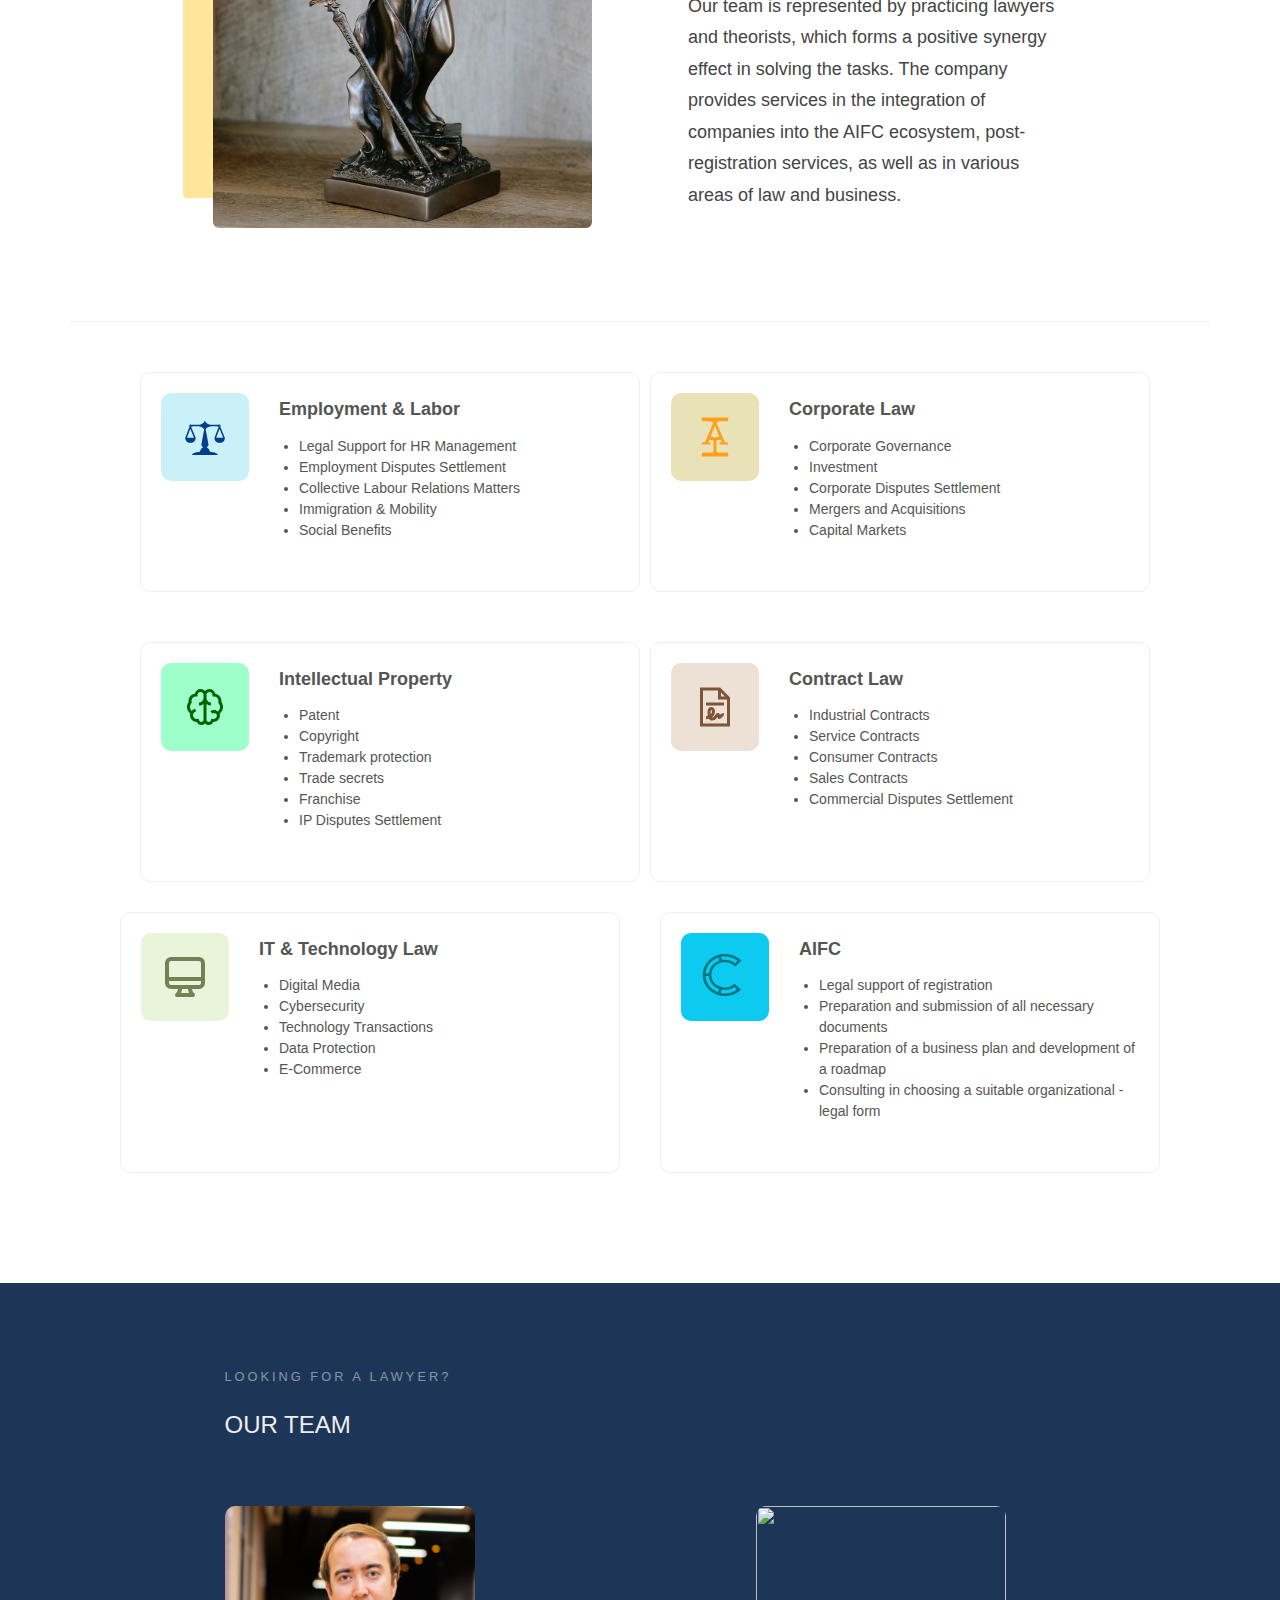
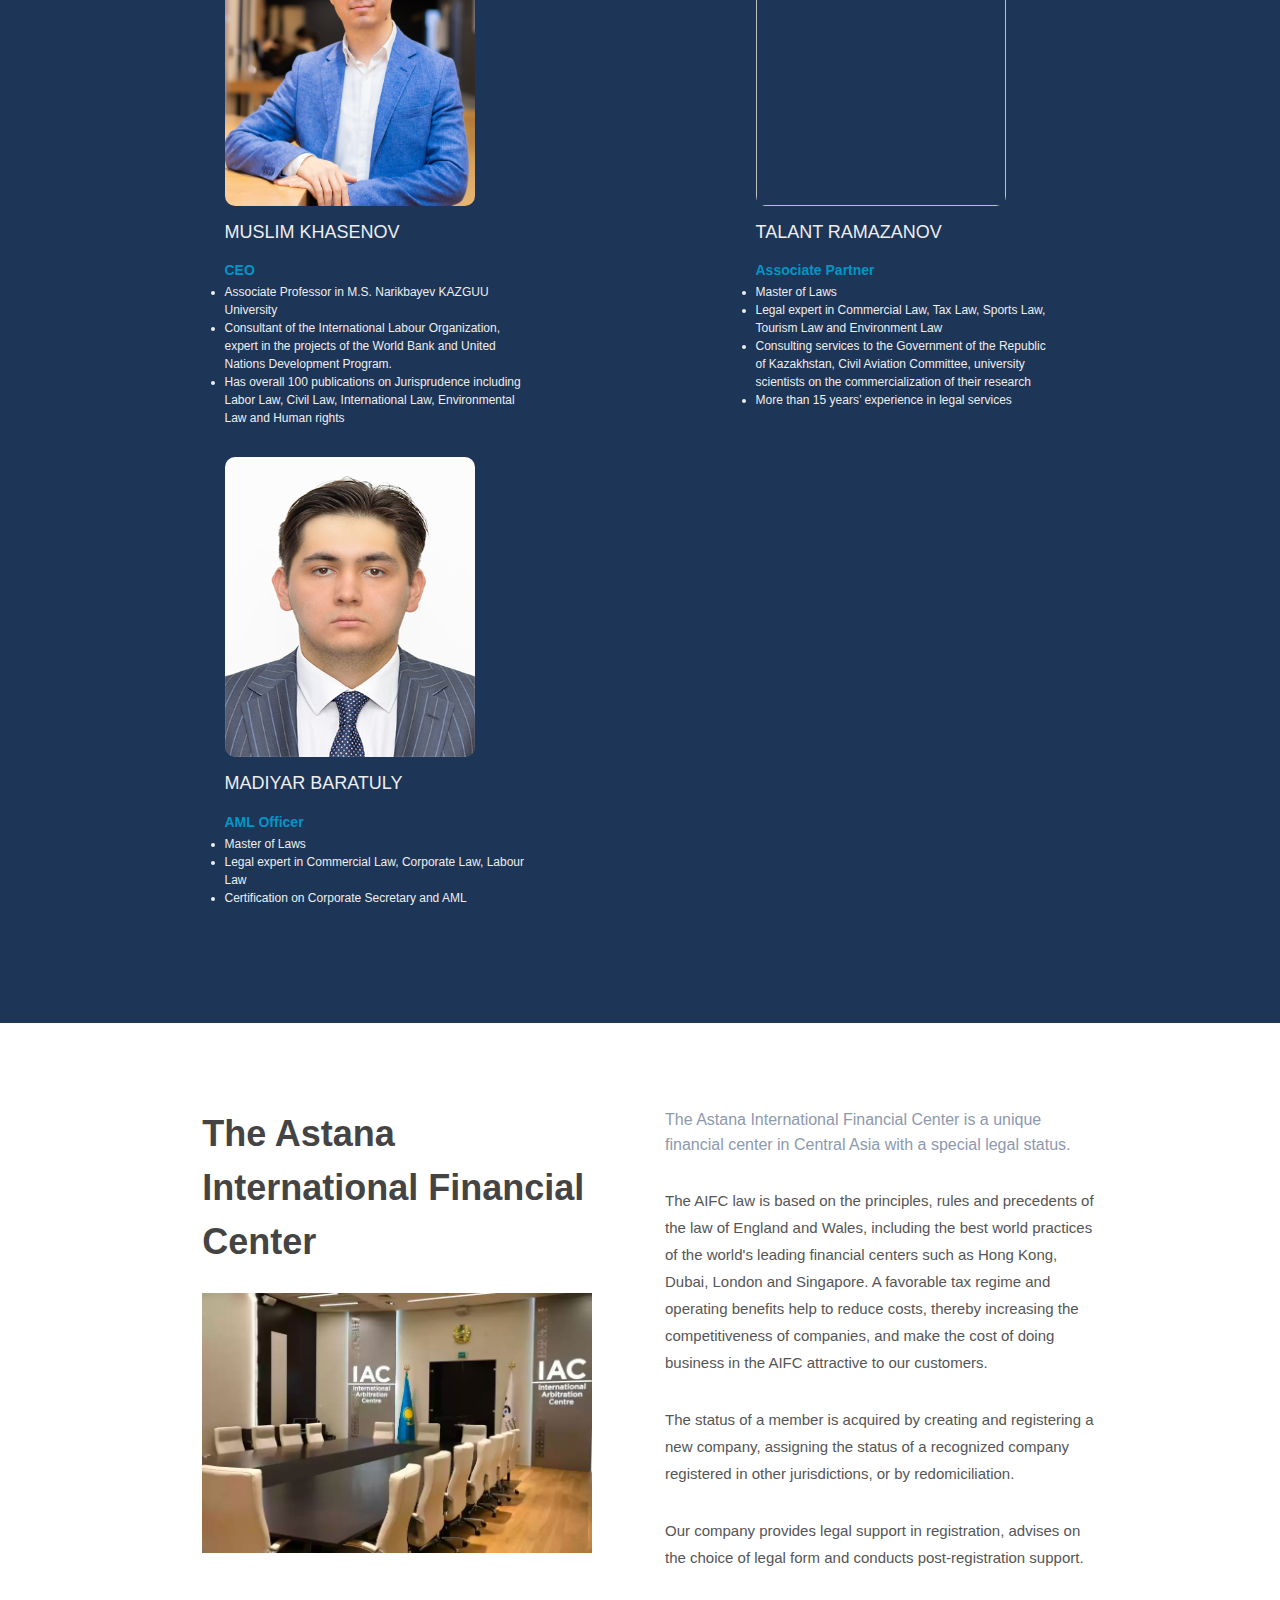
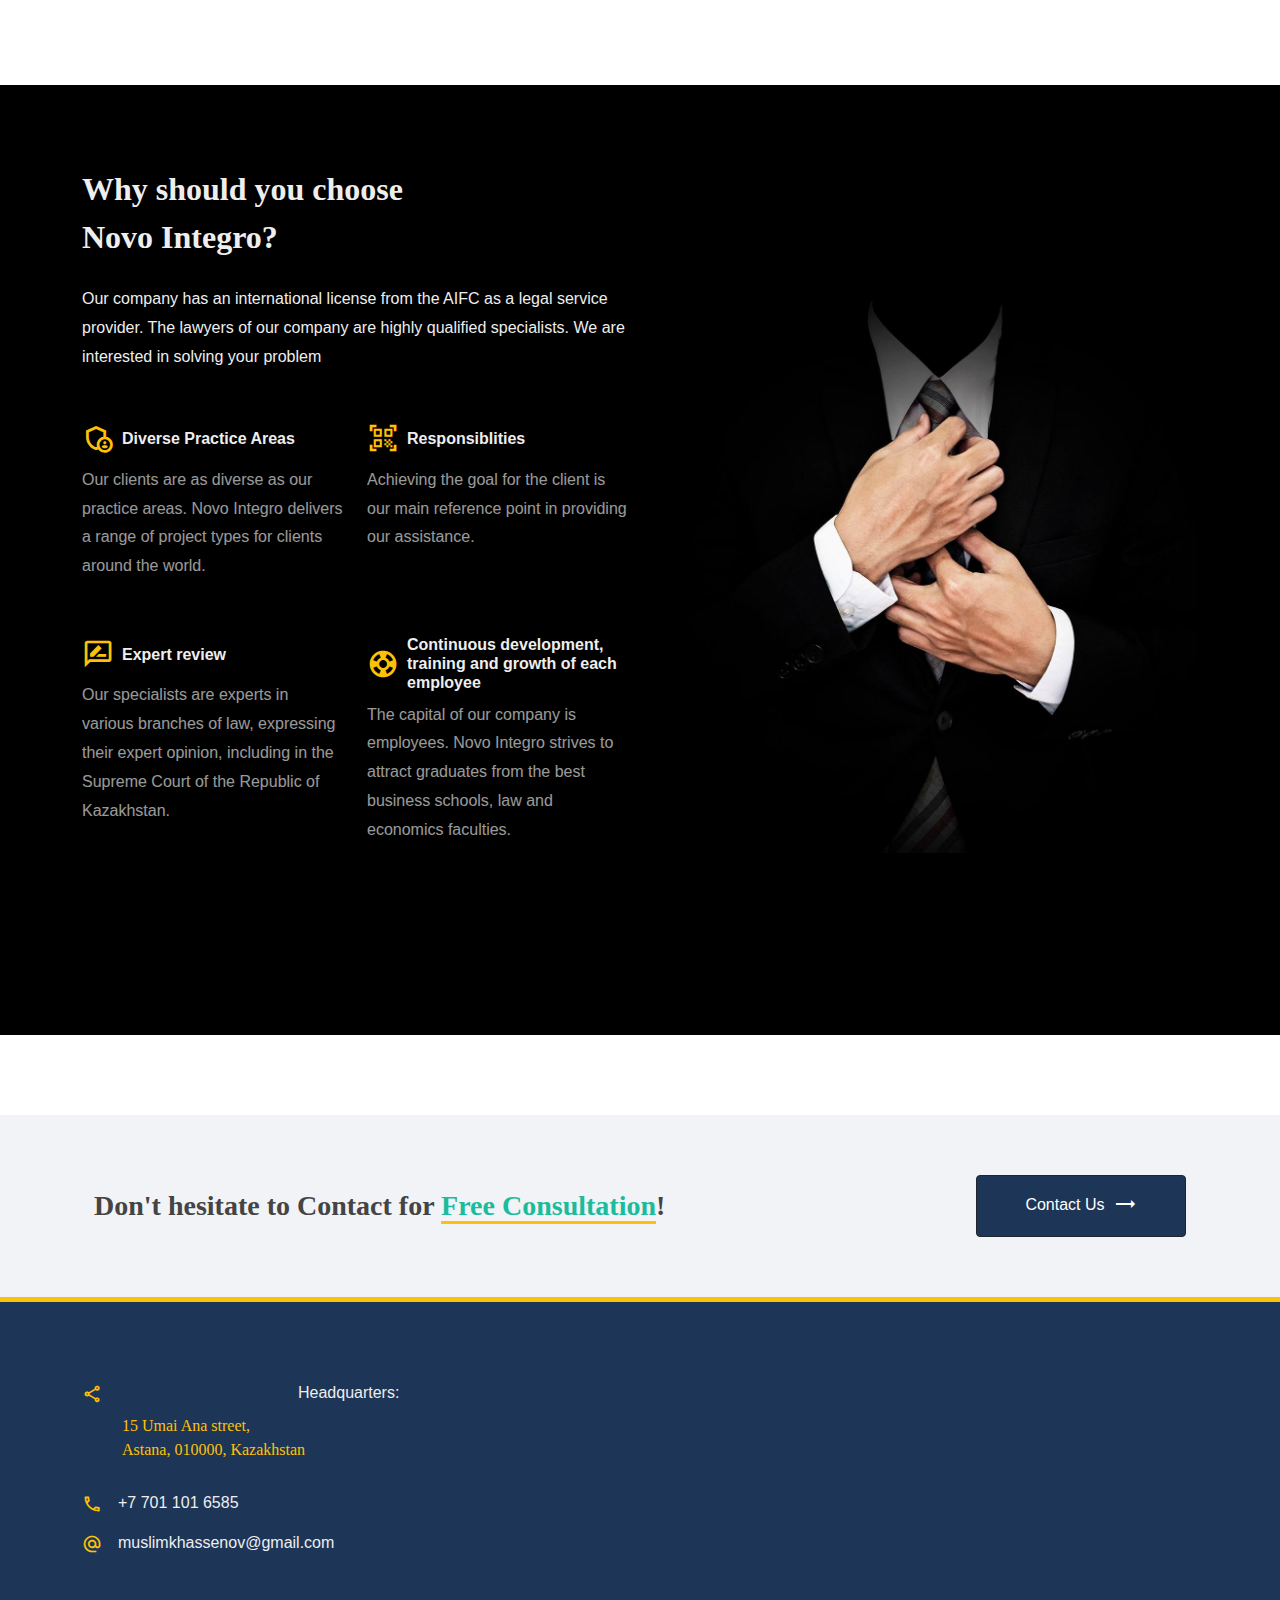
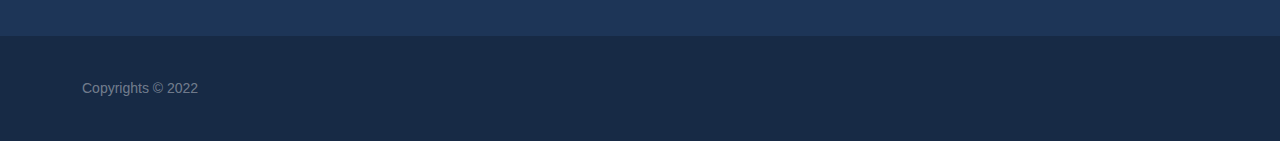
==== commit b372fa04: "fix" ====
--- a/index.html
+++ b/index.html
@@ -463,13 +463,13 @@
 
             <div class="section bg-transparent py-4">
                 <div class="container">
-                    <div class="row align-items-center justify-content-center gutter-50">
+                    <div class="row justify-content-center gutter-50">
                         <div class="col-lg-5 px-5">
-                            <h2 class="fw-bold mb-4" style="font-size: 22px">The Astana International Financial Center</h2>
+                            <h2 class="fw-bold mb-4" style="font-size: 36px">The Astana International Financial Center</h2>
+                                                        <img src="images/img.png" alt="Image">
                         </div>
 
                         <div class="col-lg-5 col-10">
-<!--                            <img src="images/img.png" alt="Image">-->
                             <p style="color: #8d99ae; line-height: 25px">The Astana International Financial Center is a unique financial center in Central Asia with a special legal status.</p>
                             <p style="font-size: 15px">The AIFC law is based on the principles, rules and precedents of the law of England and Wales, including the best world practices of the world's leading financial centers such as Hong Kong, Dubai, London and Singapore. A favorable tax regime and operating benefits help to reduce costs, thereby increasing the competitiveness of companies, and make the cost of doing business in the AIFC attractive to our customers.</p>
                             <p style="font-size: 15px">The status of a member is acquired by creating and registering a new company, assigning the status of a recognized company registered in other jurisdictions, or by redomiciliation.</p>
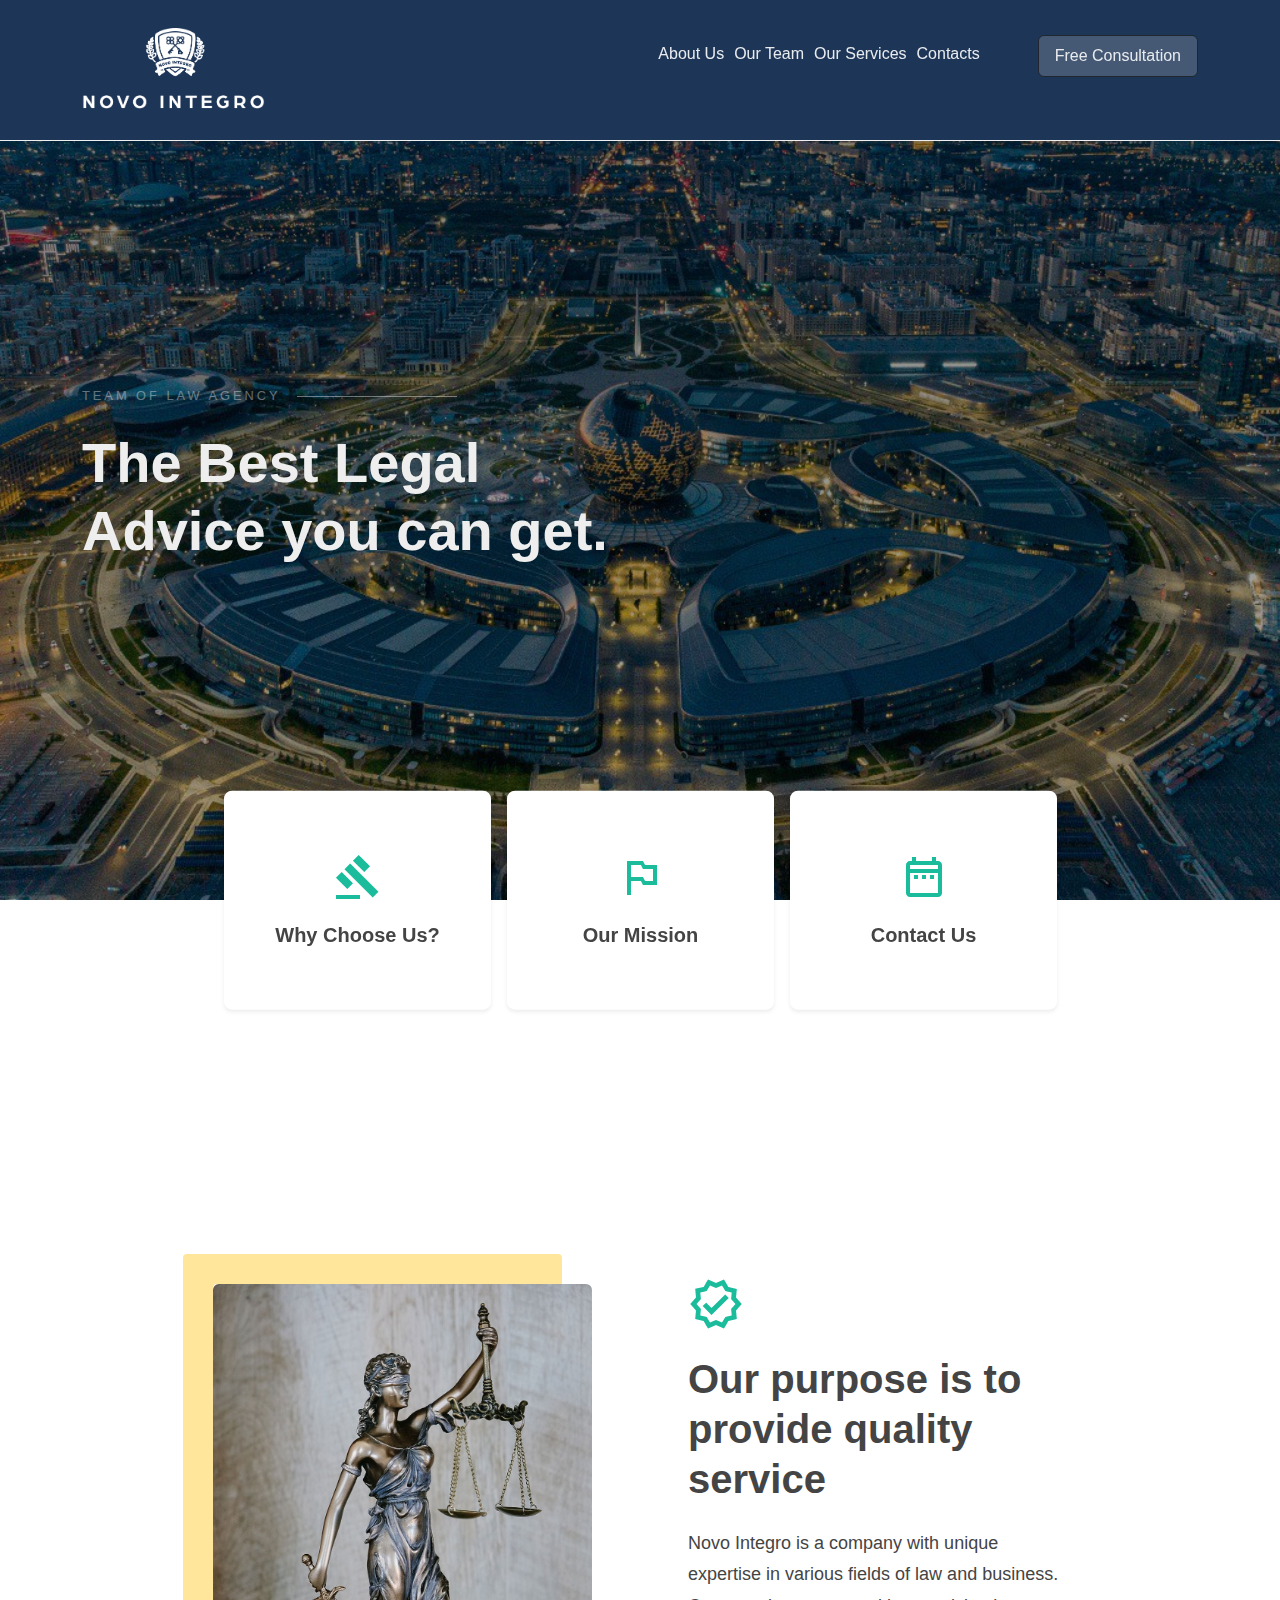
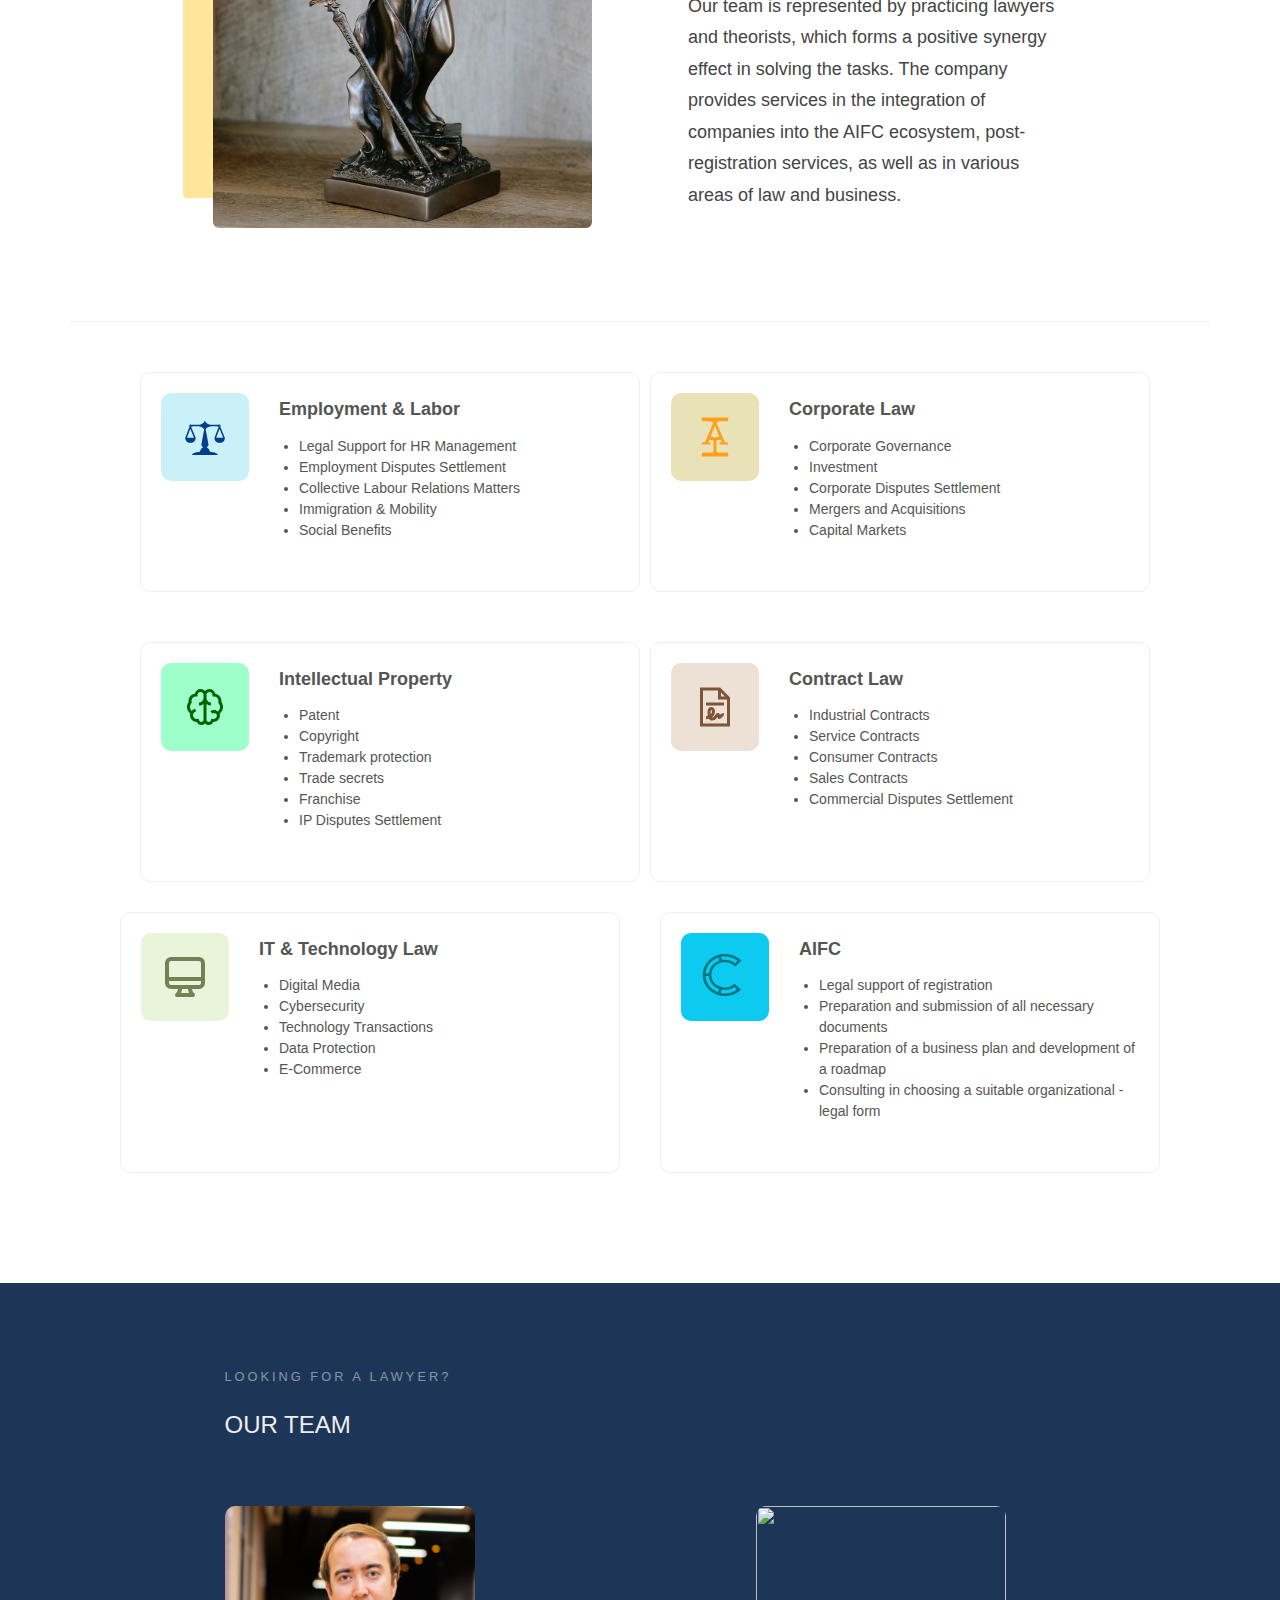
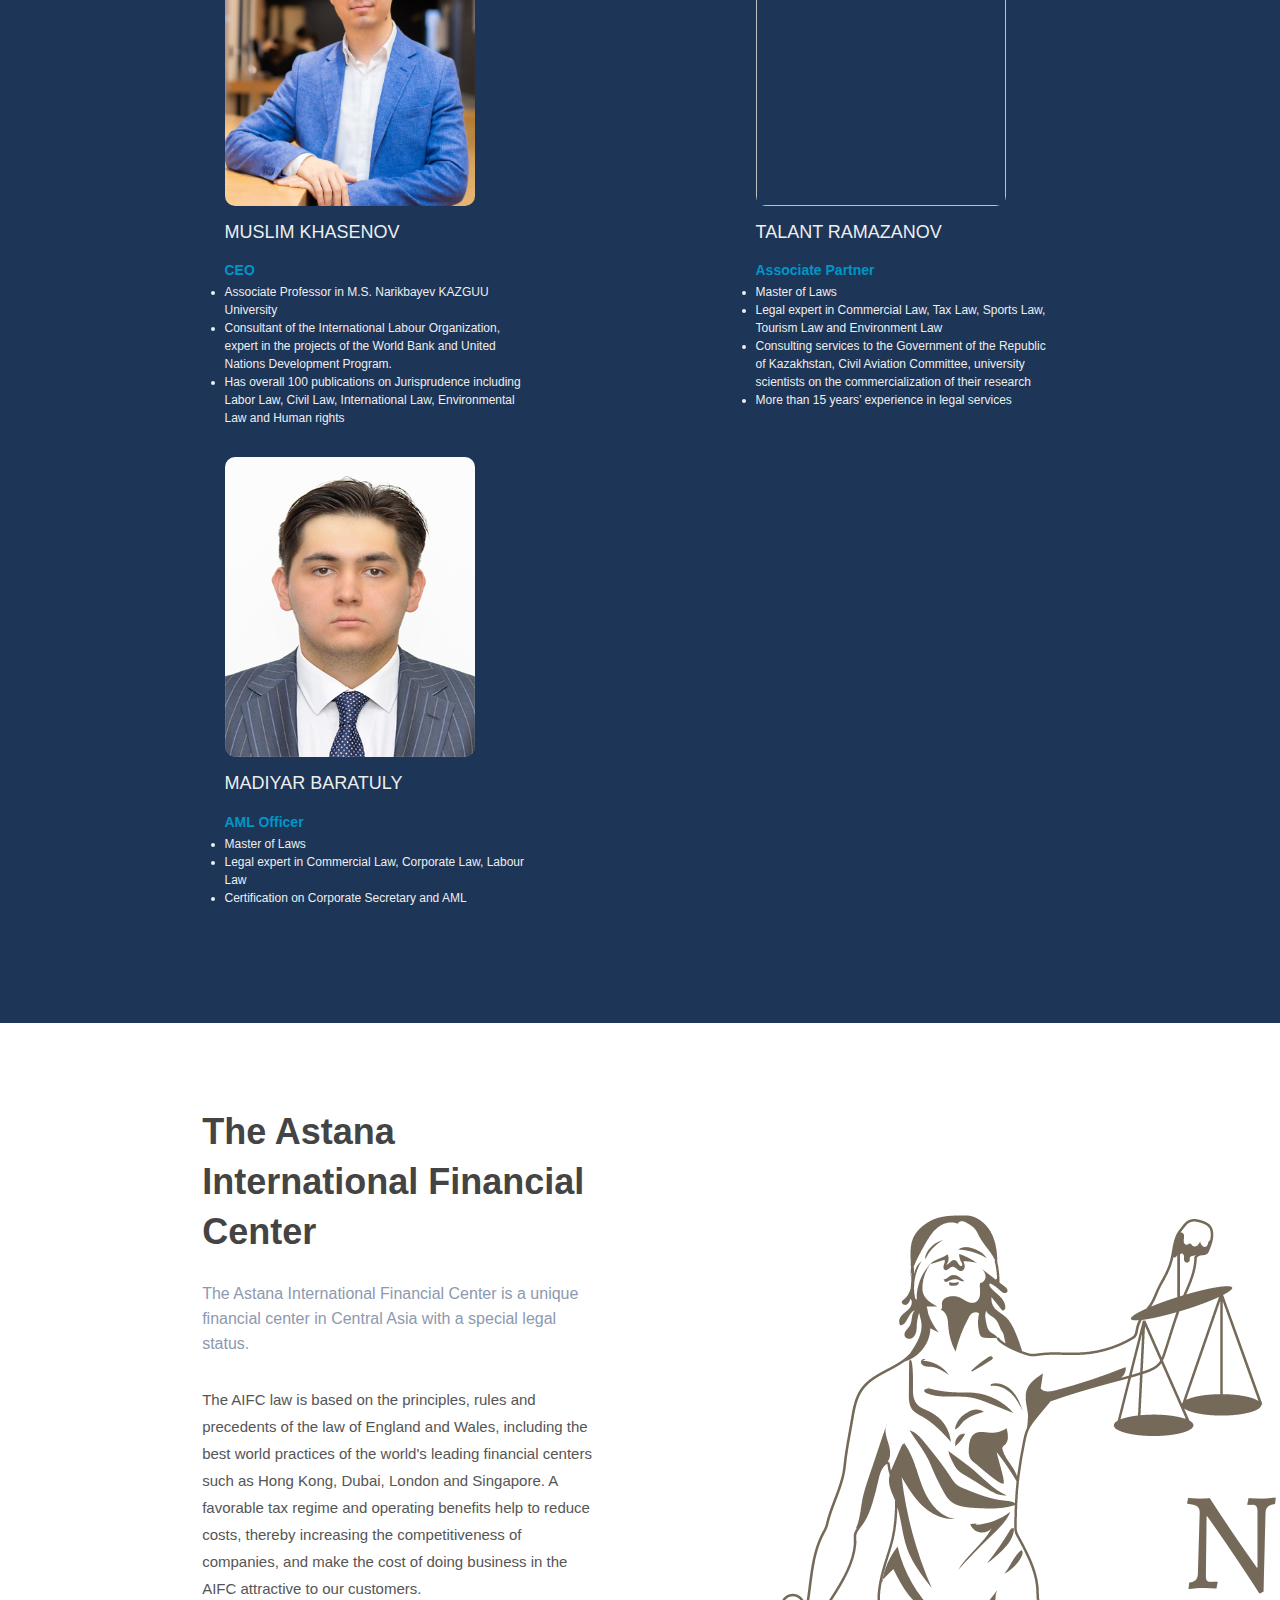
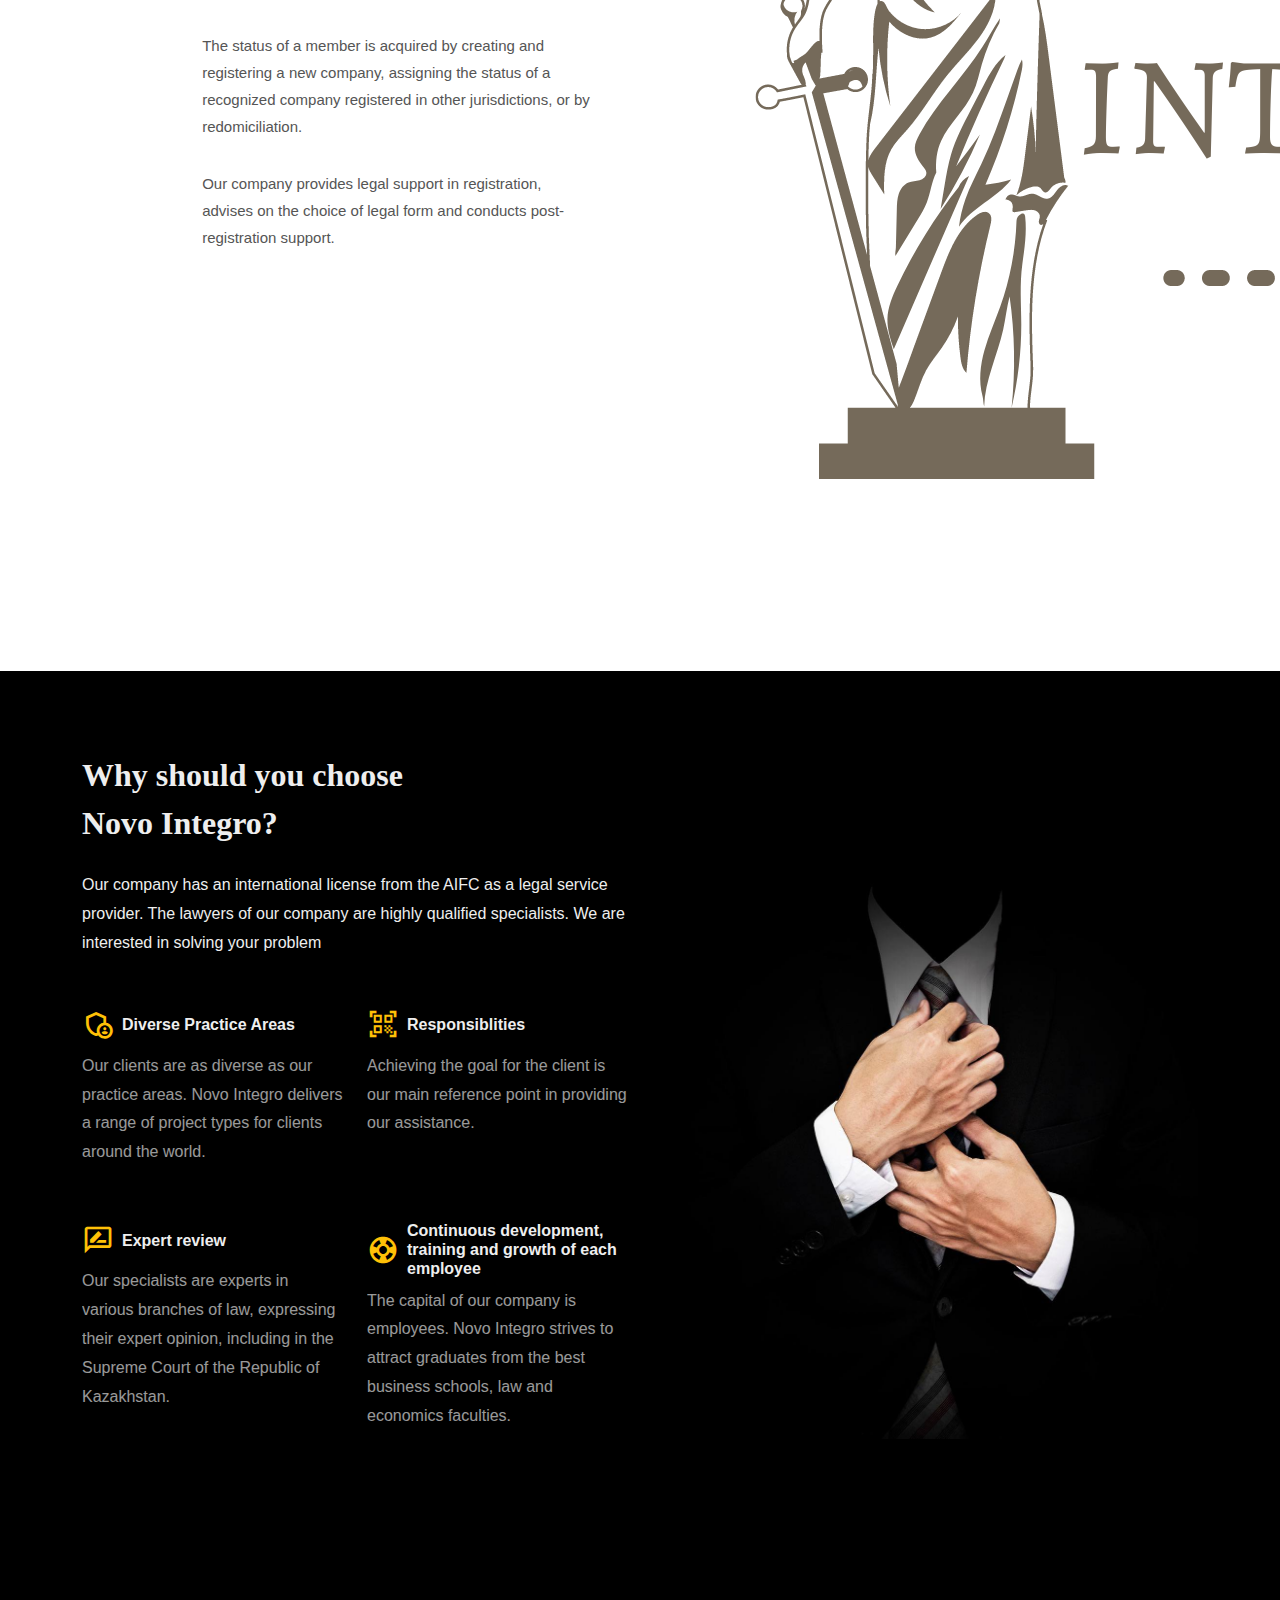
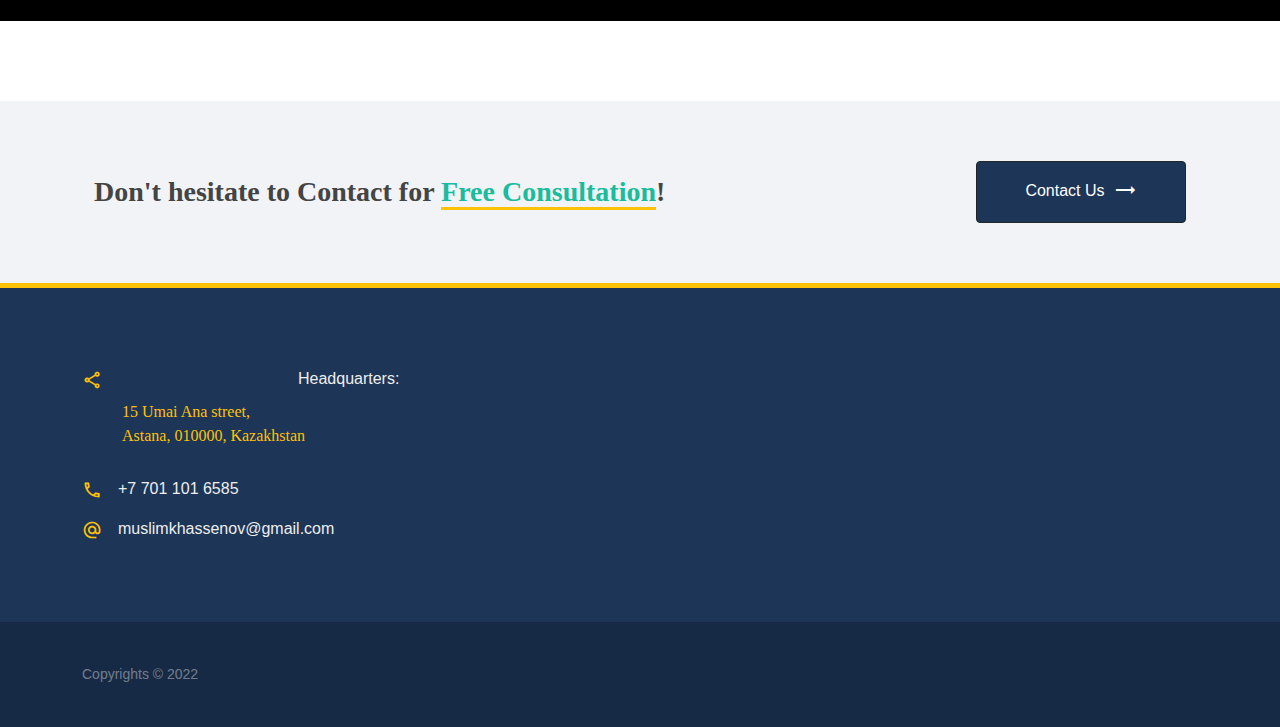
==== commit 20c6e7f7: "fix" ====
--- a/index.html
+++ b/index.html
@@ -465,15 +465,16 @@
                 <div class="container">
                     <div class="row justify-content-center gutter-50">
                         <div class="col-lg-5 px-5">
-                            <h2 class="fw-bold mb-4" style="font-size: 36px">The Astana International Financial Center</h2>
-                                                        <img src="images/img.png" alt="Image">
-                        </div>
-
-                        <div class="col-lg-5 col-10">
+                            <h2 class="fw-bold mb-4" style="font-size: 36px; line-height: 50px">The Astana International Financial Center</h2>
+
                             <p style="color: #8d99ae; line-height: 25px">The Astana International Financial Center is a unique financial center in Central Asia with a special legal status.</p>
                             <p style="font-size: 15px">The AIFC law is based on the principles, rules and precedents of the law of England and Wales, including the best world practices of the world's leading financial centers such as Hong Kong, Dubai, London and Singapore. A favorable tax regime and operating benefits help to reduce costs, thereby increasing the competitiveness of companies, and make the cost of doing business in the AIFC attractive to our customers.</p>
                             <p style="font-size: 15px">The status of a member is acquired by creating and registering a new company, assigning the status of a recognized company registered in other jurisdictions, or by redomiciliation.</p>
                             <p style="font-size: 15px">Our company provides legal support in registration, advises on the choice of legal form and conducts post-registration support.</p>
+                        </div>
+                        <div class="col-lg-5 col-10">
+                            <img style="border-radius: 10px; max-width: initial; width: auto" src="images/law-girl.png" alt="Image">
+
                         </div>
                     </div>
                 </div>
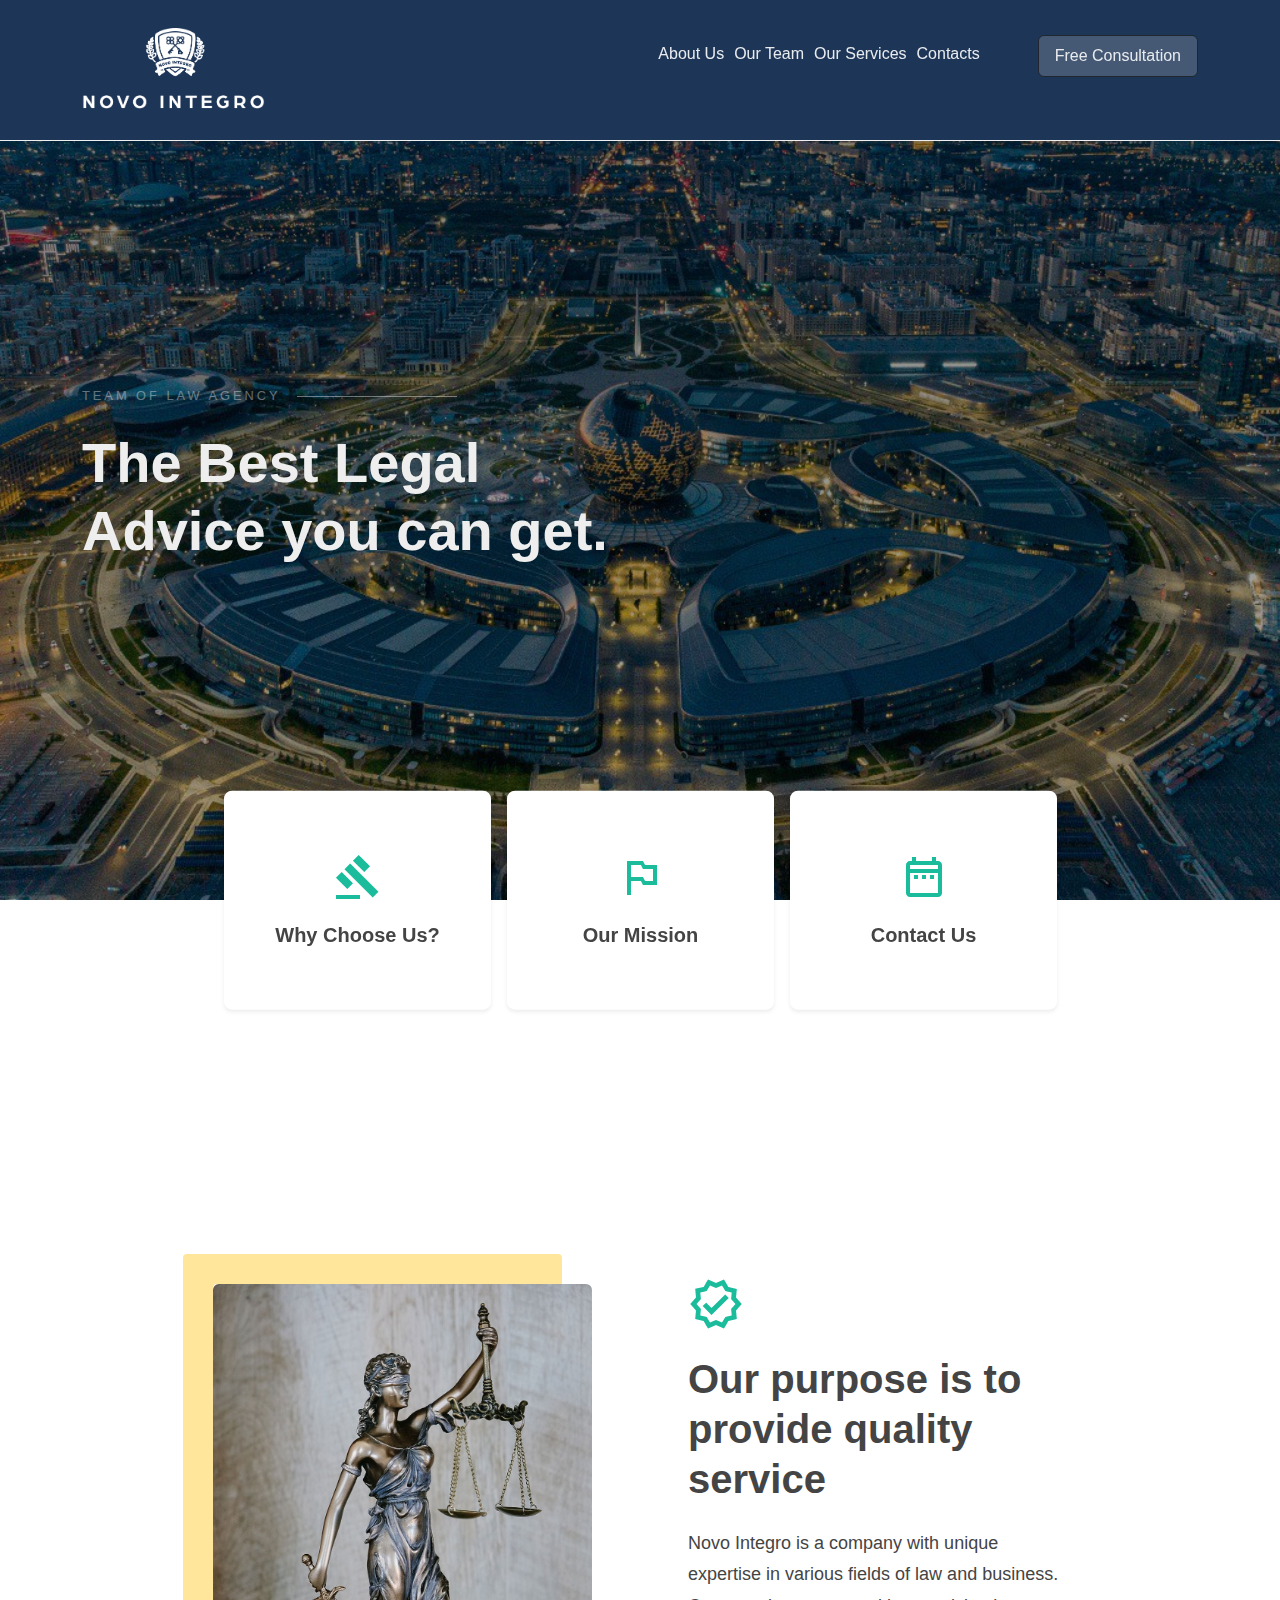
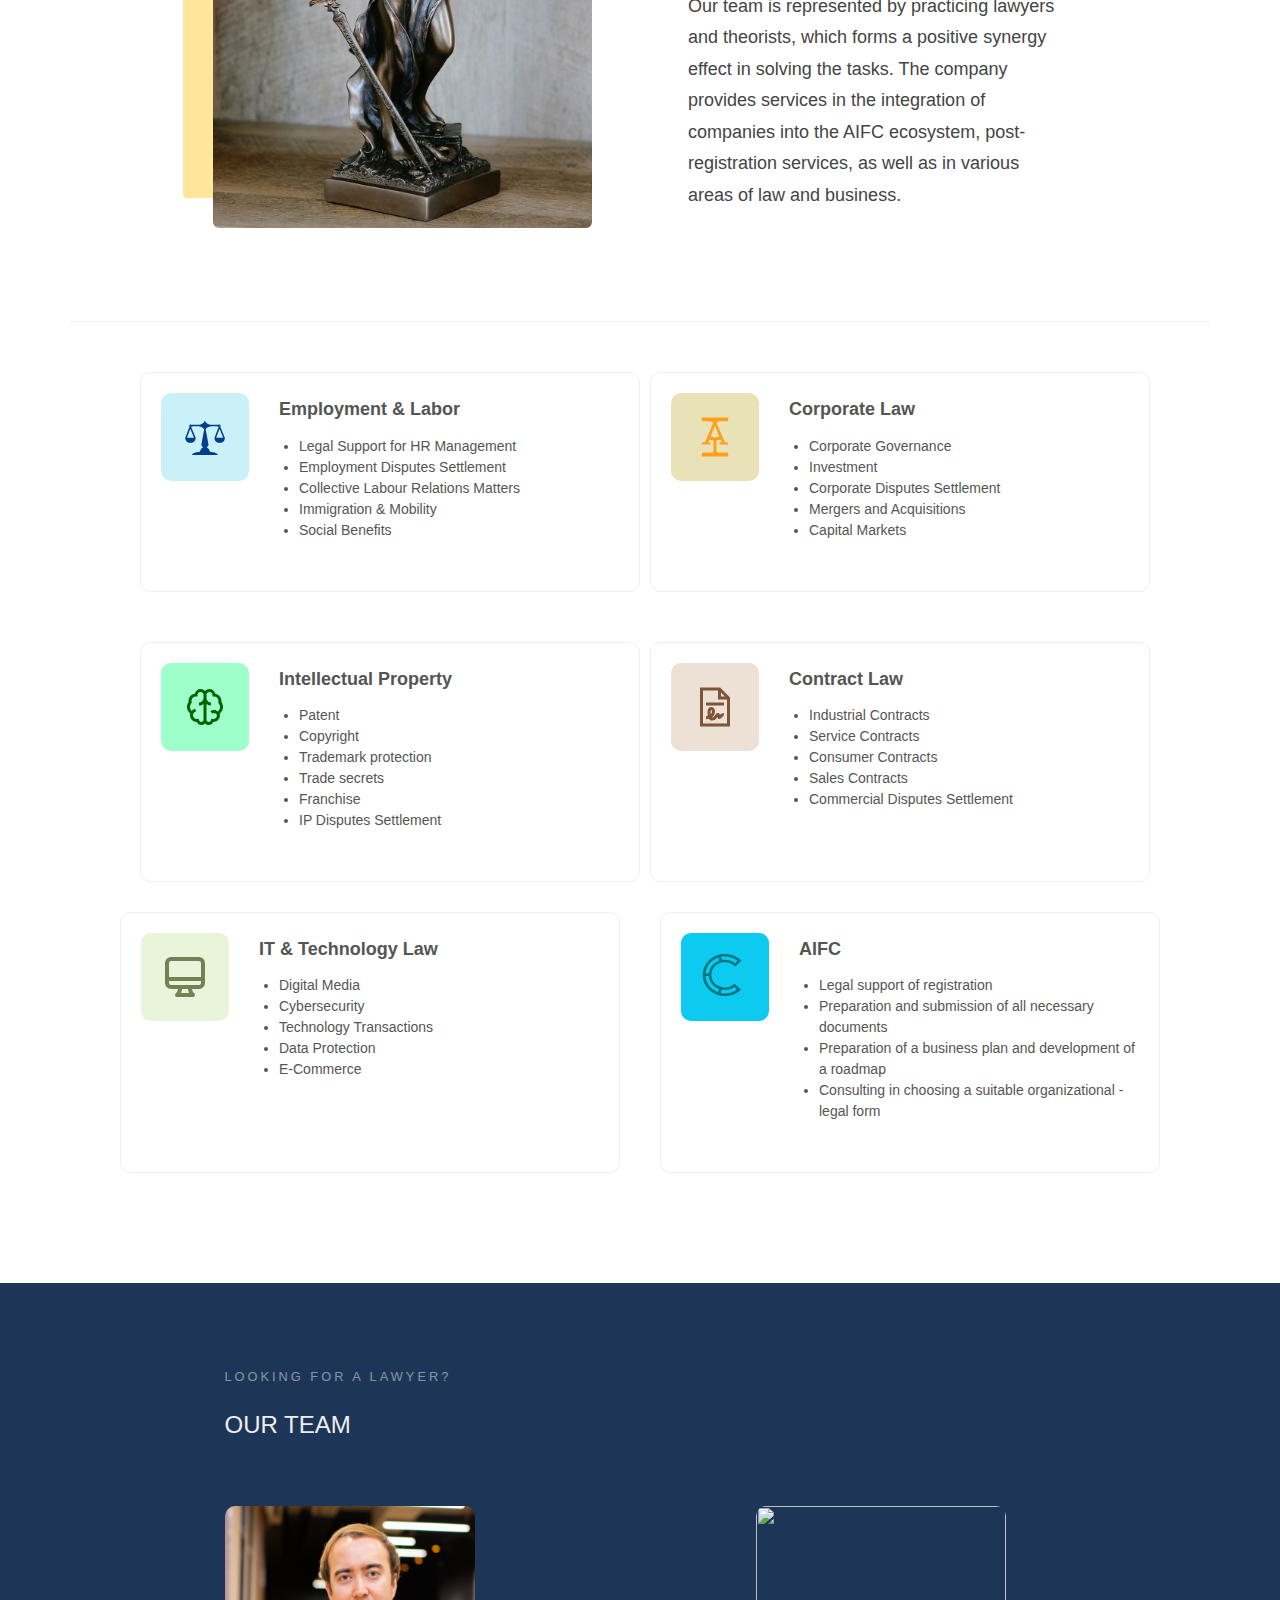
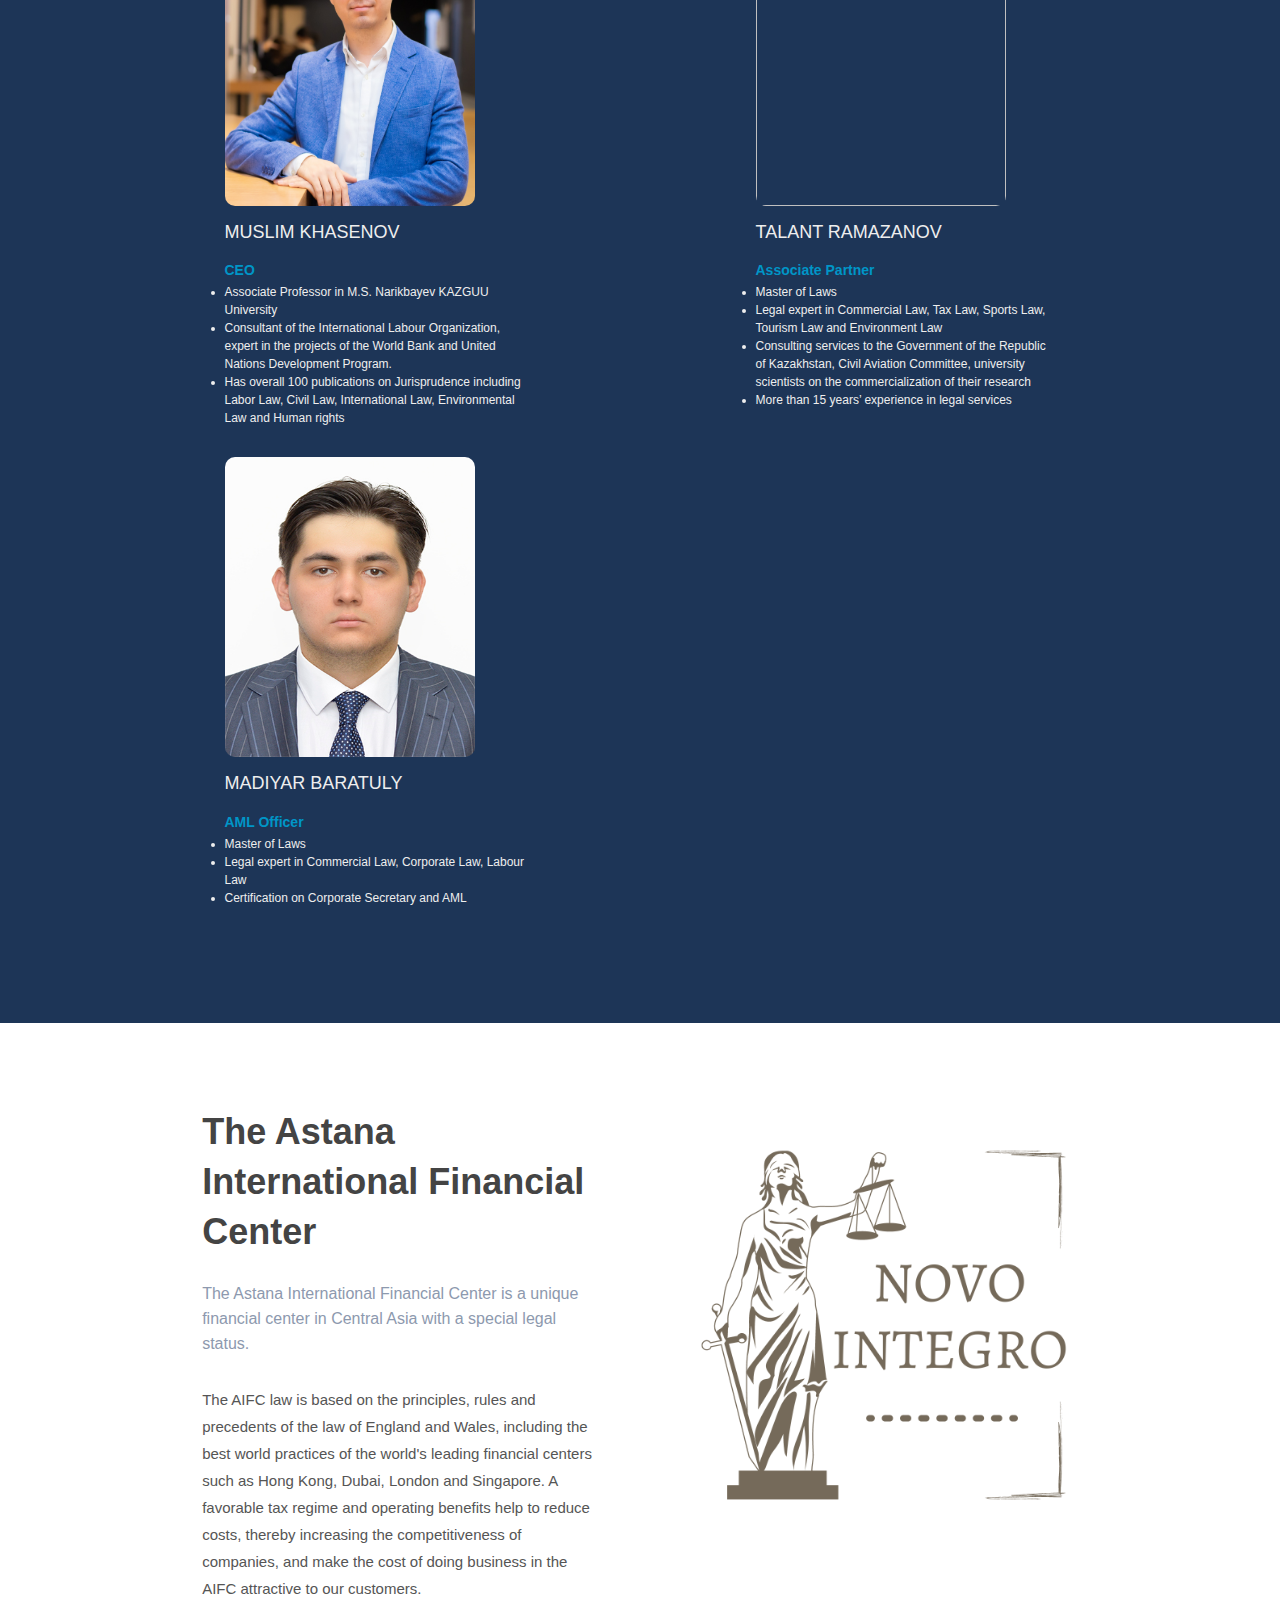
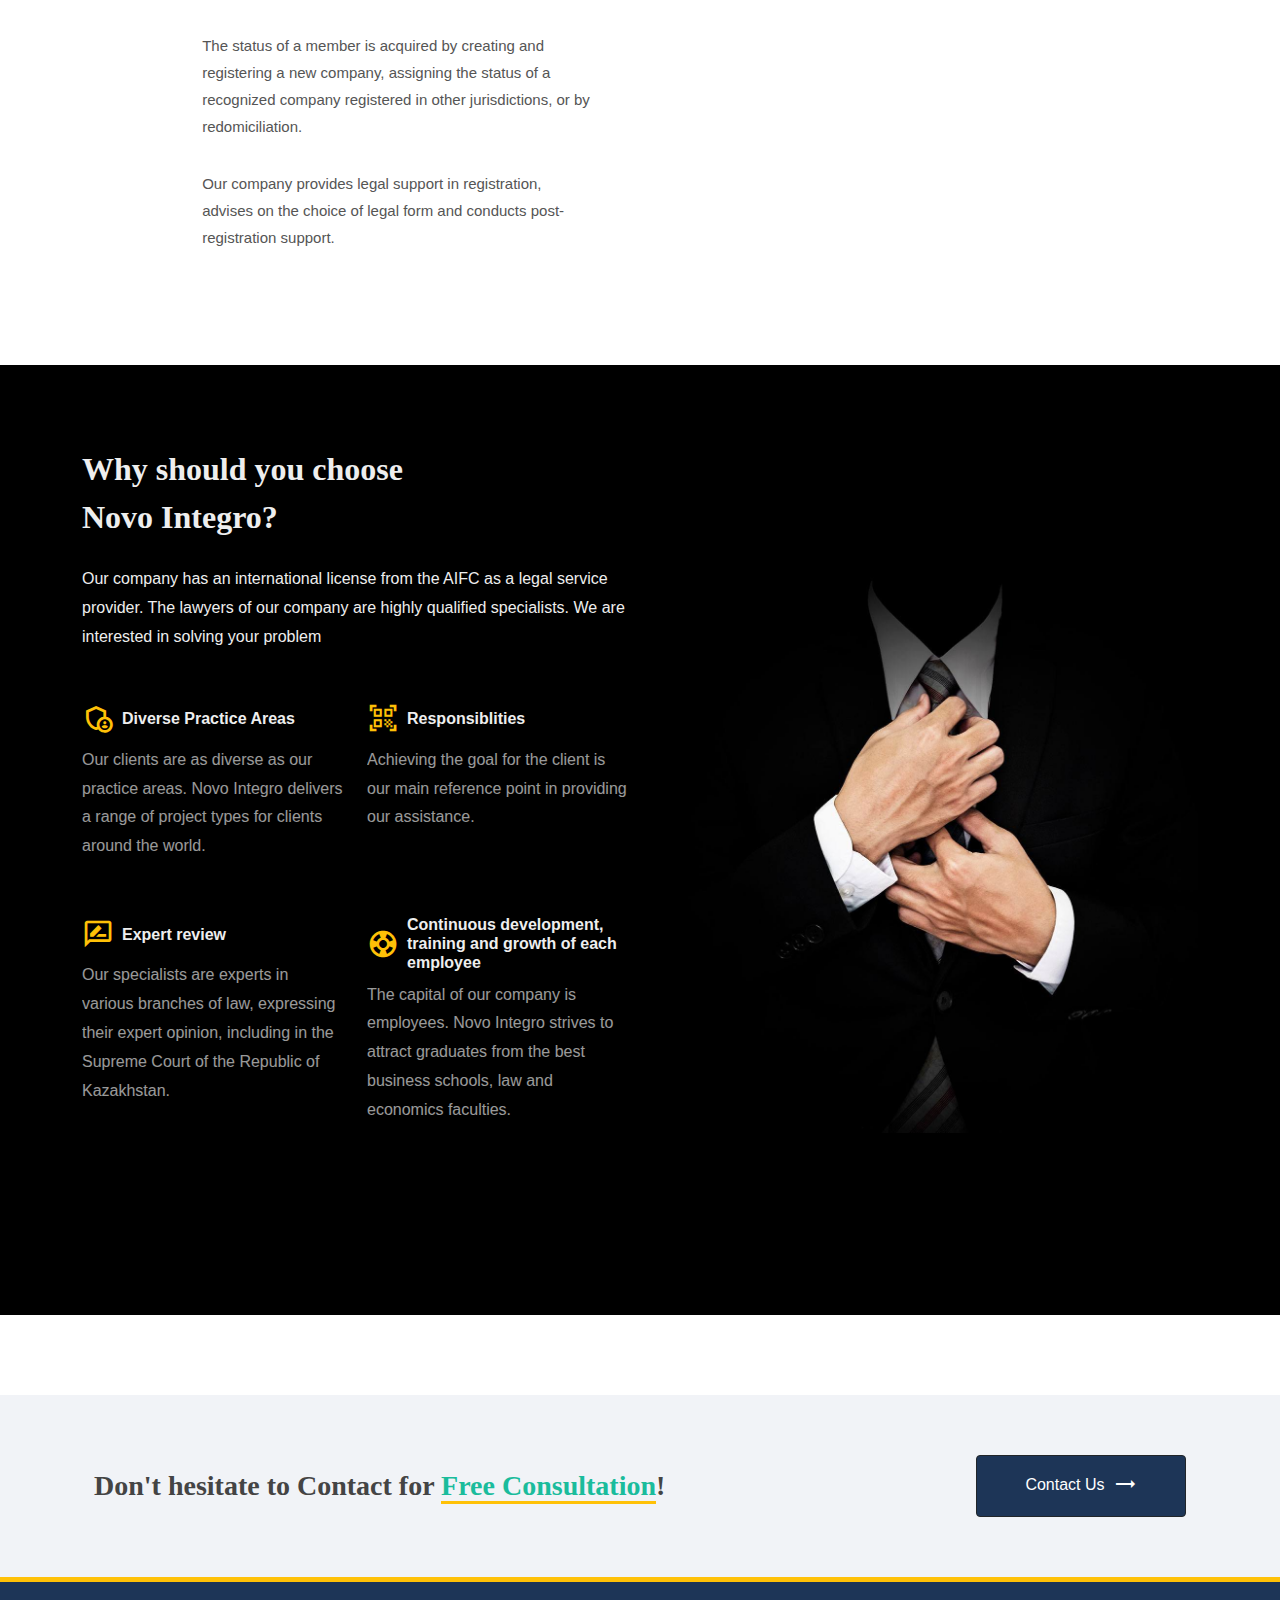
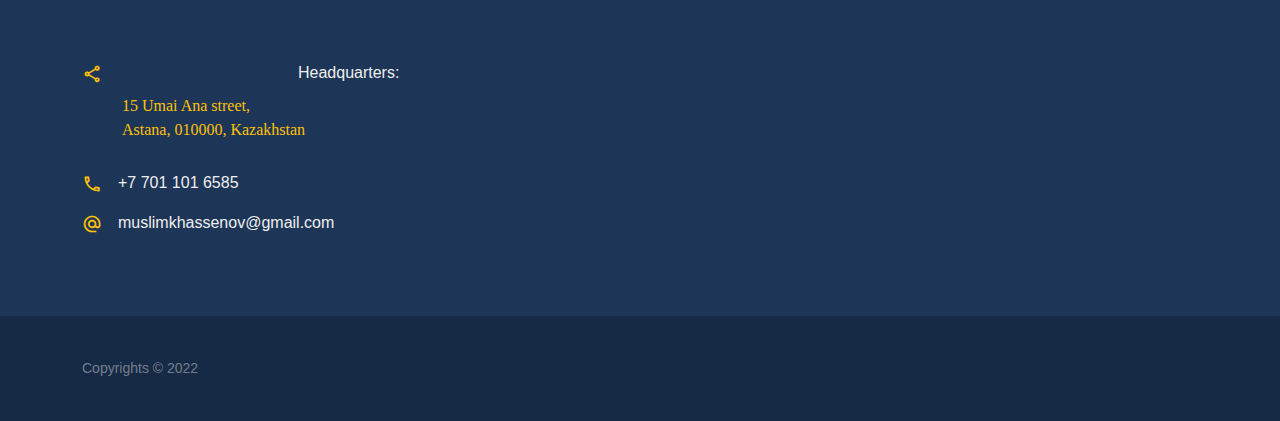
==== commit 978139db: "fix" ====
--- a/index.html
+++ b/index.html
@@ -473,7 +473,7 @@
                             <p style="font-size: 15px">Our company provides legal support in registration, advises on the choice of legal form and conducts post-registration support.</p>
                         </div>
                         <div class="col-lg-5 col-10">
-                            <img style="border-radius: 10px; max-width: initial; width: auto" src="images/law-girl.png" alt="Image">
+                            <img style="border-radius: 10px" src="images/law-girl.png" alt="Image">
 
                         </div>
                     </div>
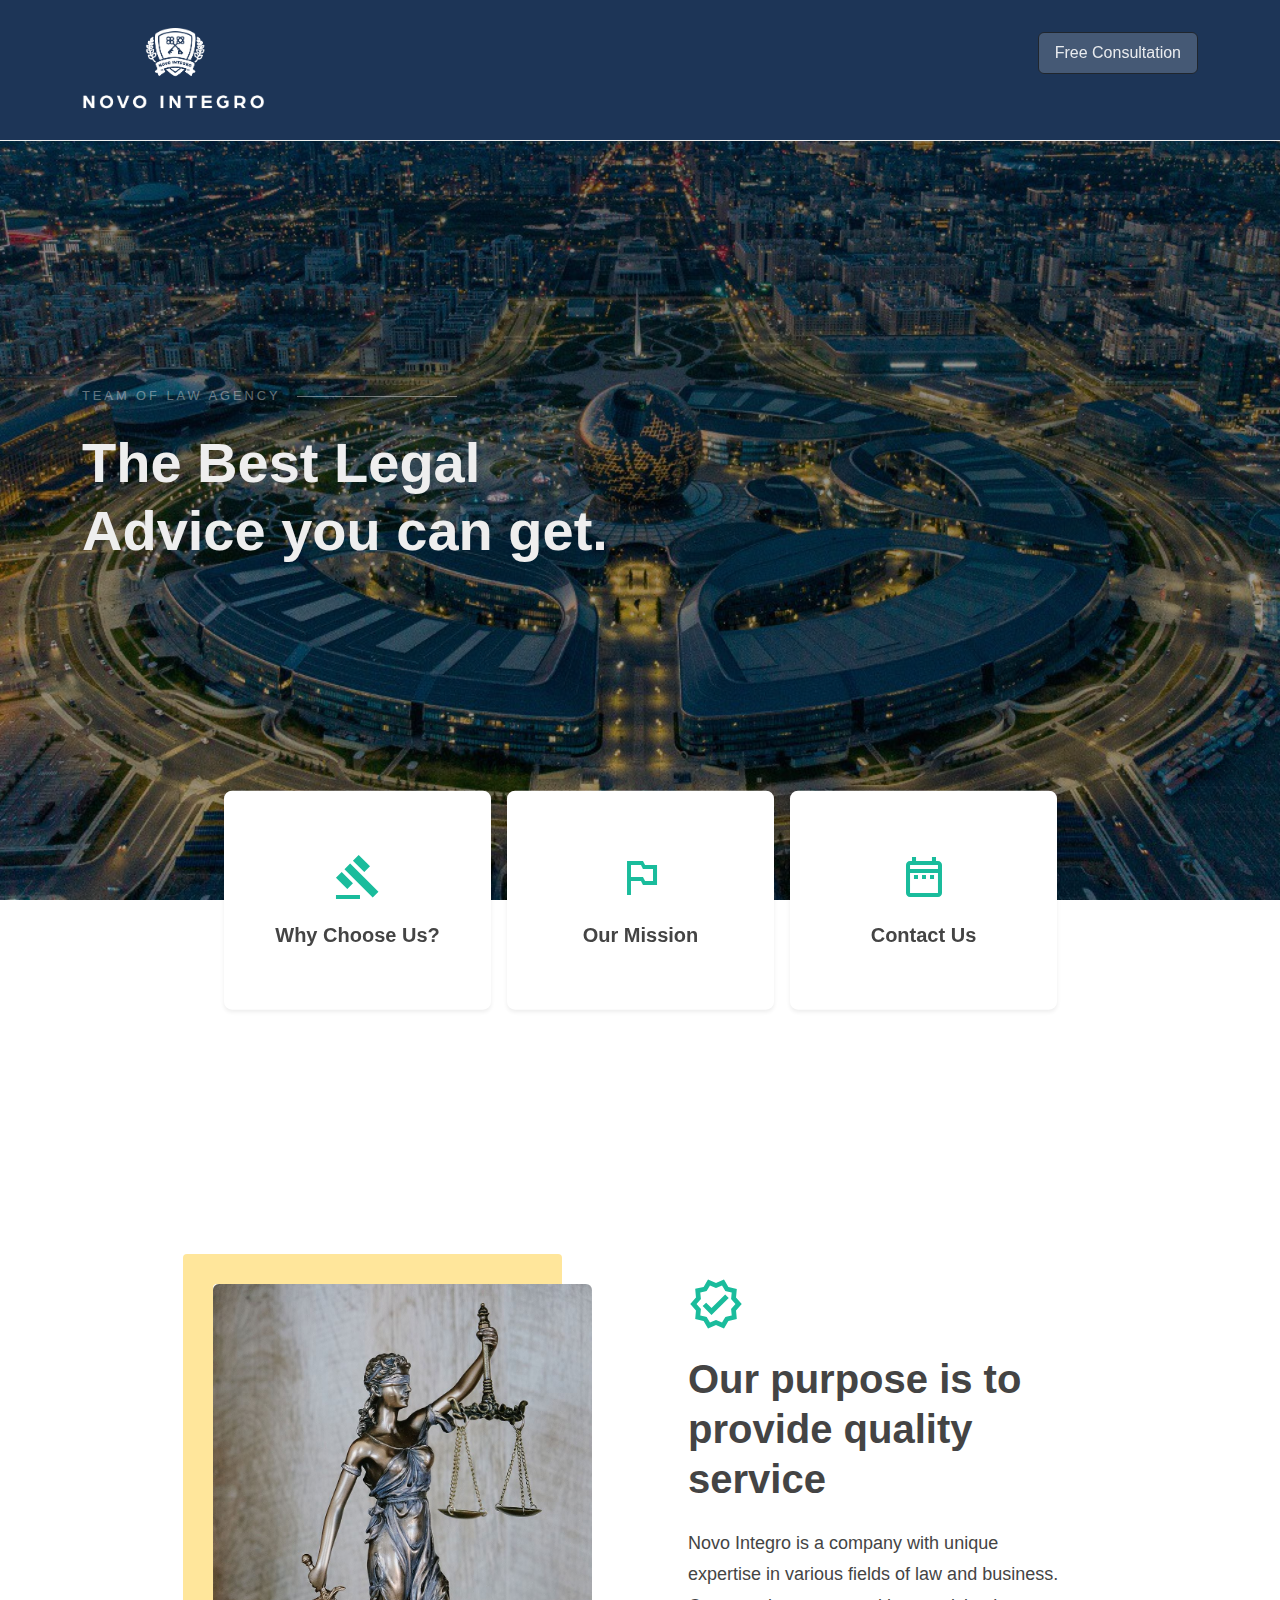
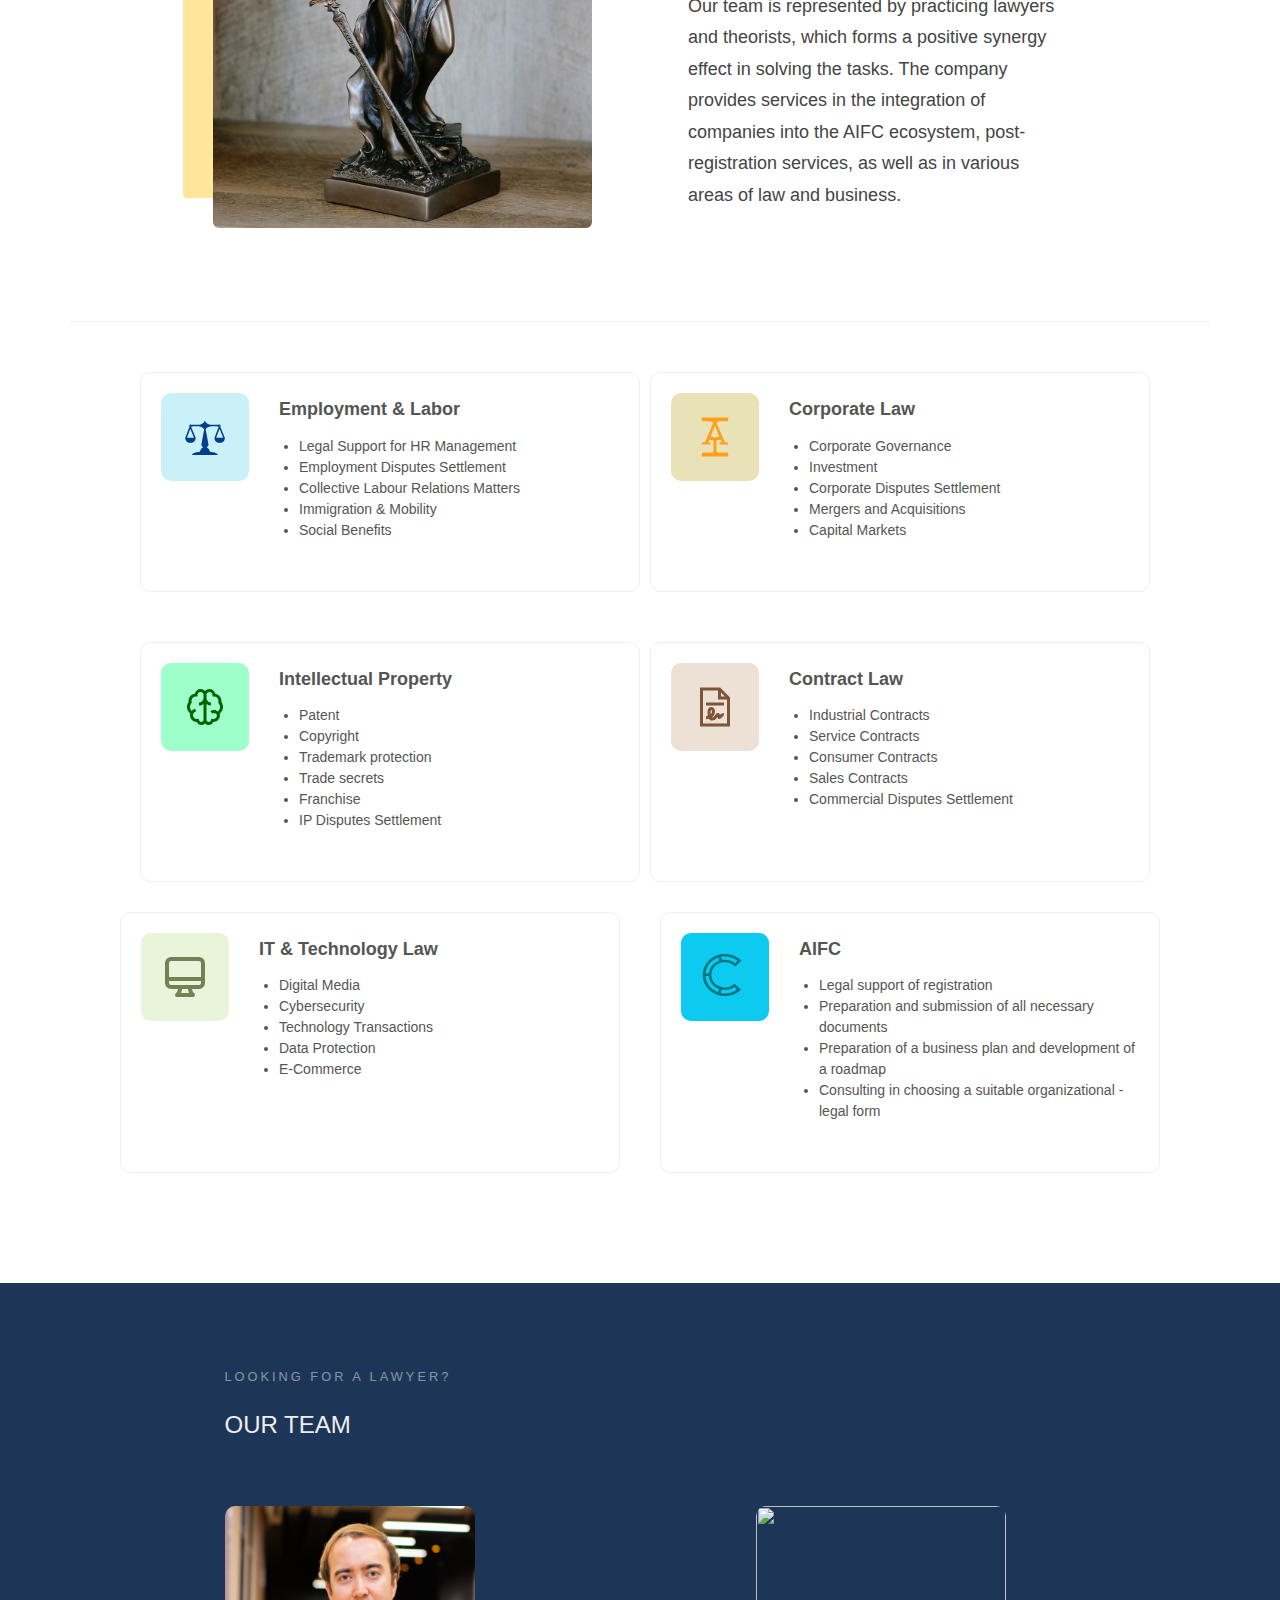
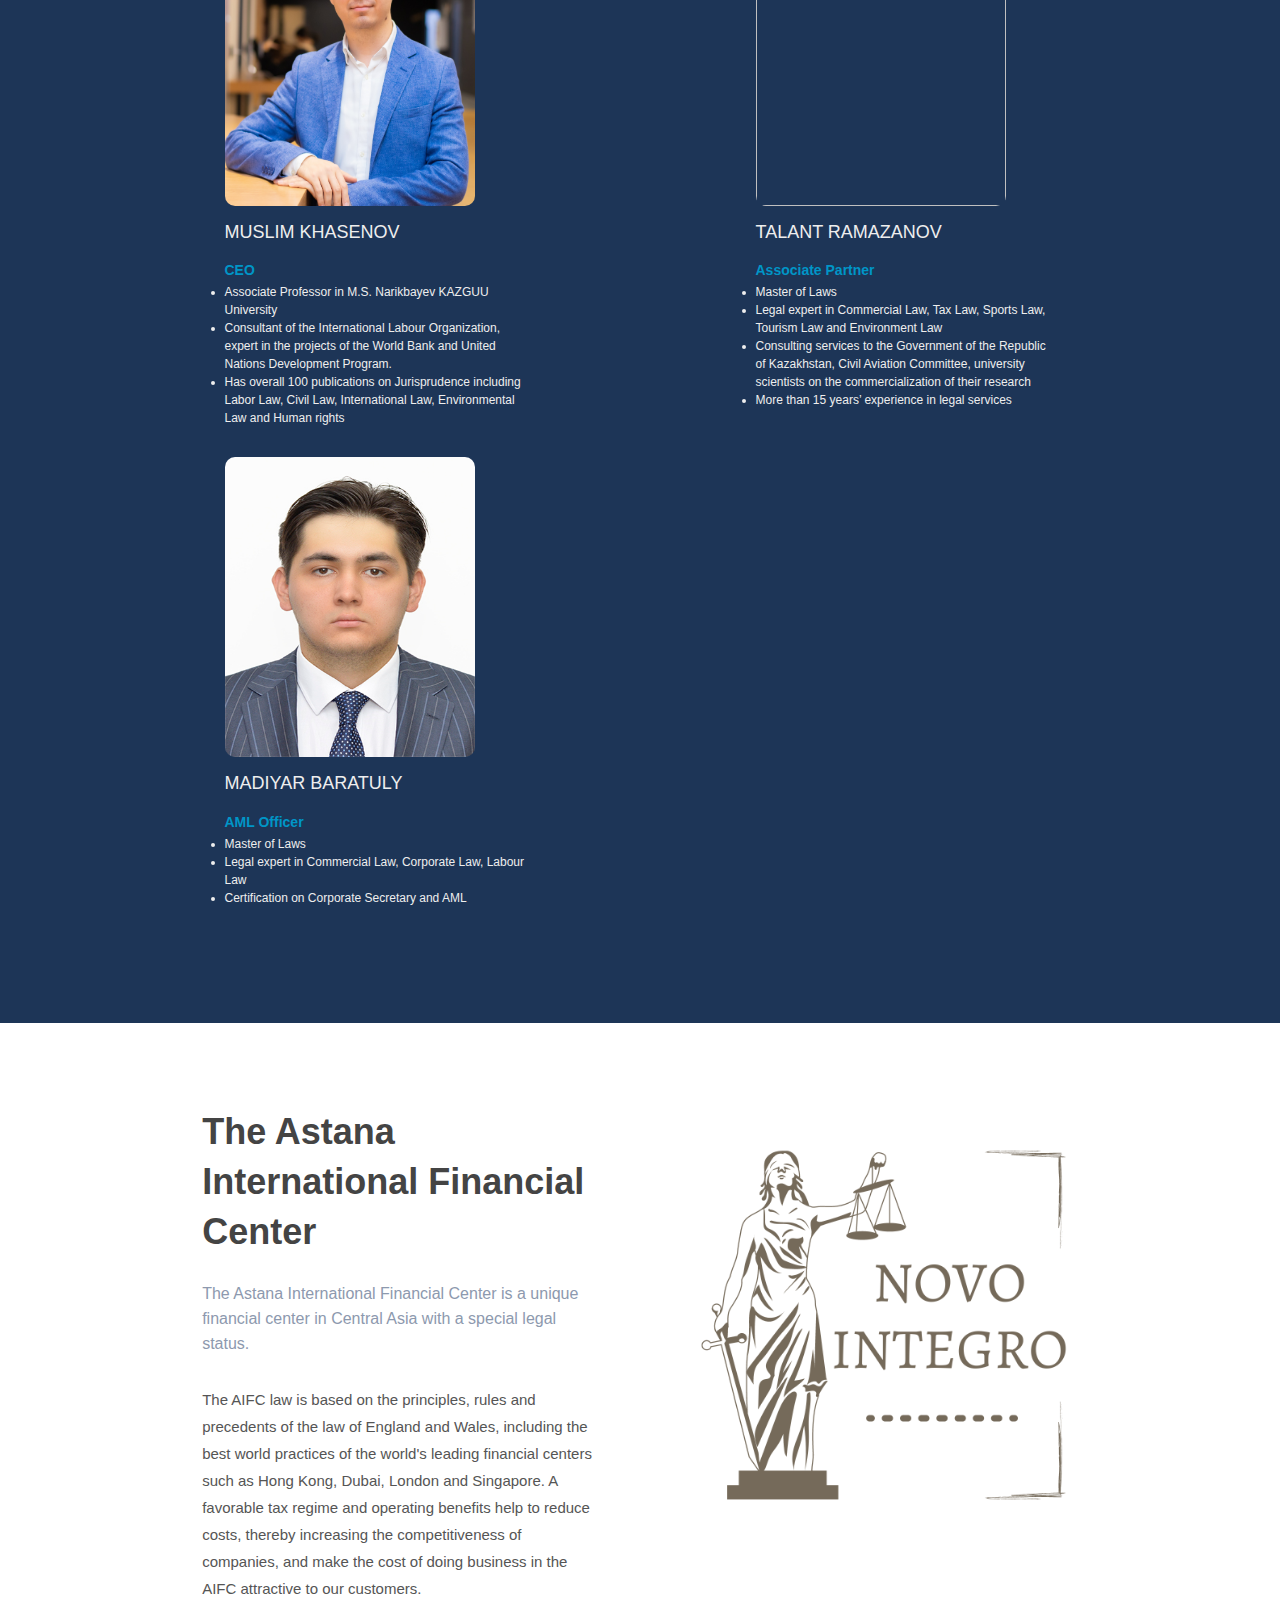
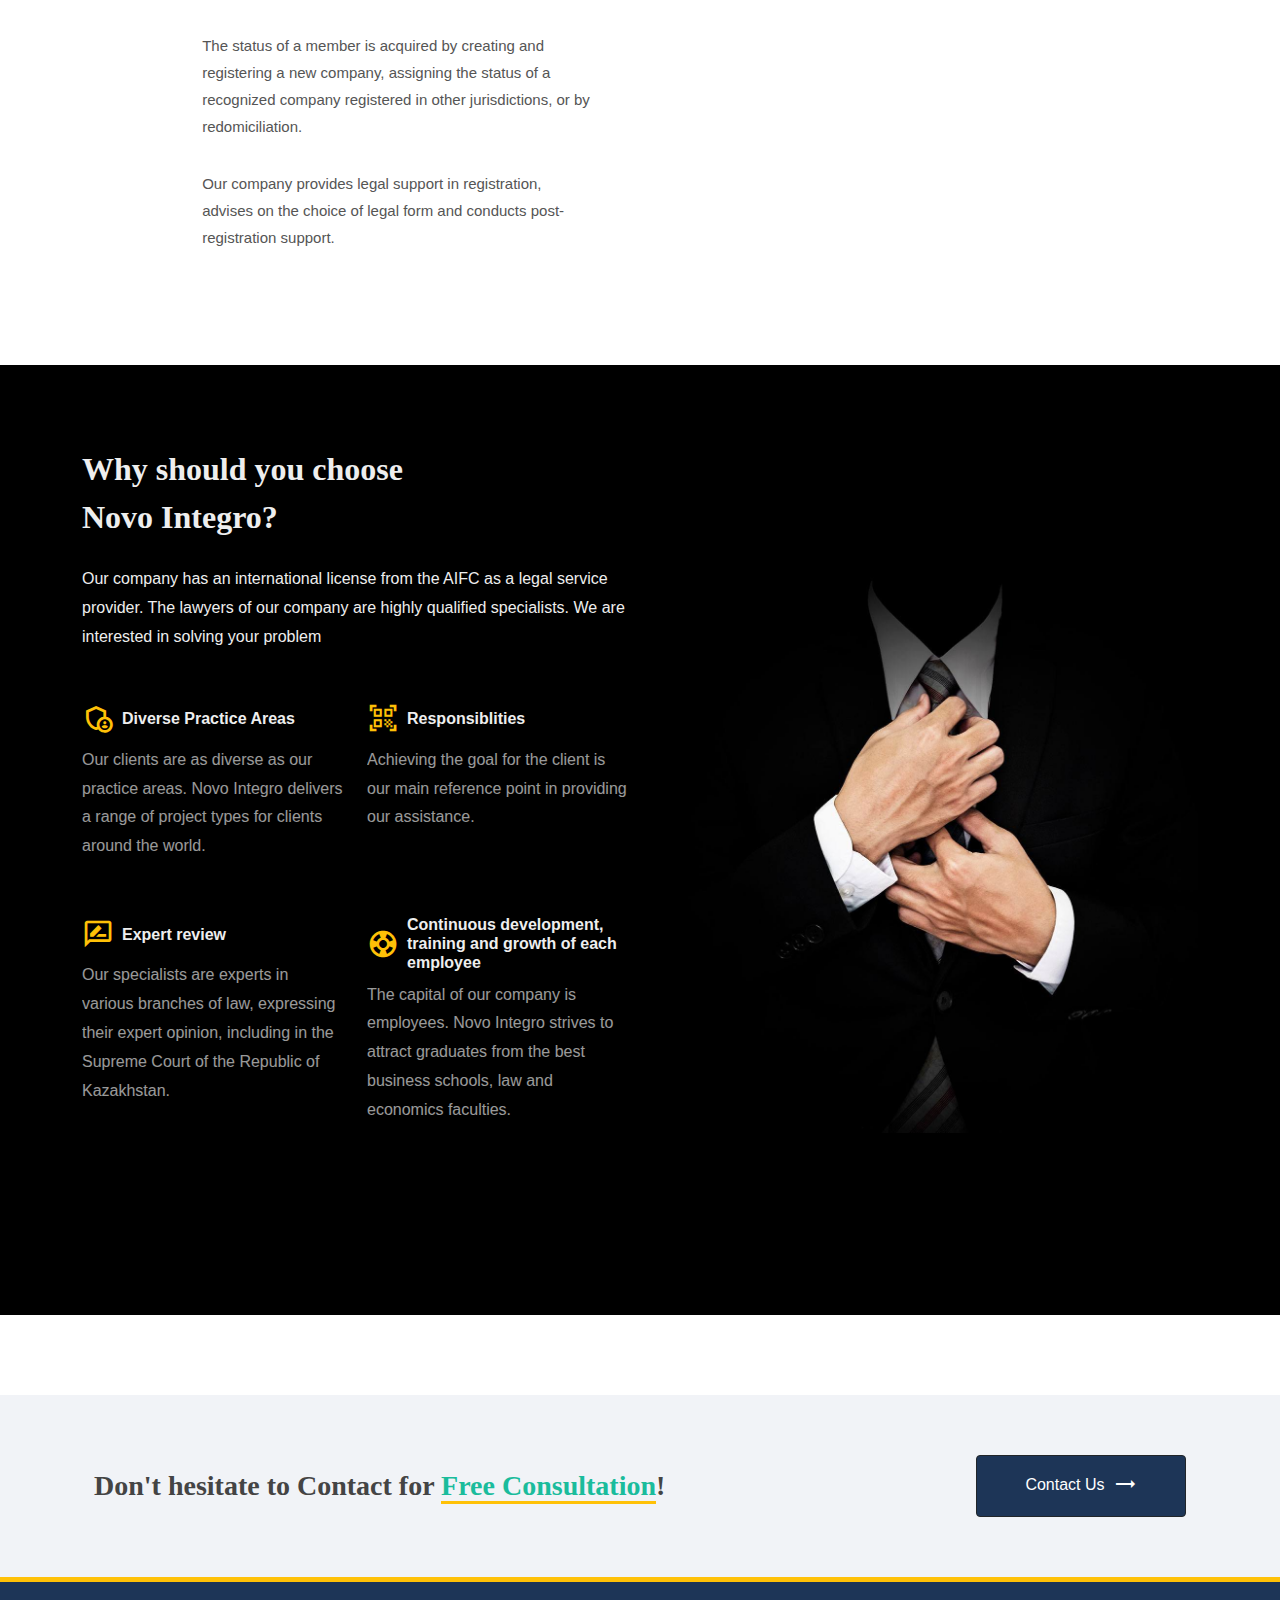
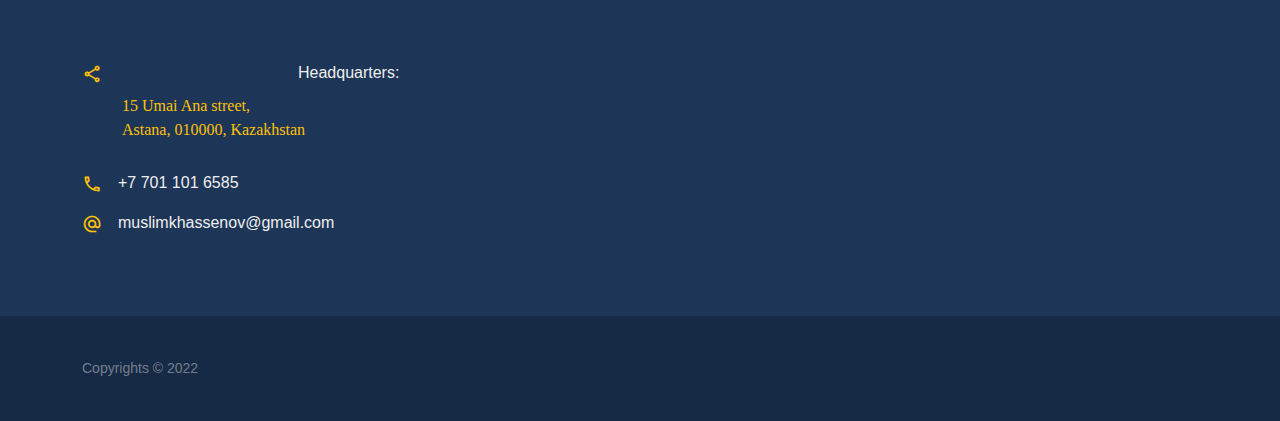
==== commit 84a71f17: "fix" ====
--- a/index.html
+++ b/index.html
@@ -61,18 +61,18 @@
                     <div class="col-auto d-none d-lg-flex py-2">
                         <div class="row gx-5 large-device-menu-wrap" style="display: flex; align-items: center">
                             <div class="col-auto large-device-menu" style="display: flex; margin-top: 10px">
-                                <a class="text-white op-09 h-op-1" style="margin-right: 10px" href="#">
-                                    <div>About Us</div>
-                                </a>
-                                <a class="text-white op-09 h-op-1" style="margin-right: 10px" href="#">
-                                    <div>Our Team</div>
-                                </a>
-                                <a class="text-white op-09 h-op-1" style="margin-right: 10px" href="#">
-                                    <div>Our Services</div>
-                                </a>
-                                <a class="text-white op-09 h-op-1" style="margin-right: 10px" href="#">
-                                    <div>Contacts</div>
-                                </a>
+<!--                                <a class="text-white op-09 h-op-1" style="margin-right: 10px" href="#">-->
+<!--                                    <div>About Us</div>-->
+<!--                                </a>-->
+<!--                                <a class="text-white op-09 h-op-1" style="margin-right: 10px" href="#">-->
+<!--                                    <div>Our Team</div>-->
+<!--                                </a>-->
+<!--                                <a class="text-white op-09 h-op-1" style="margin-right: 10px" href="#">-->
+<!--                                    <div>Our Services</div>-->
+<!--                                </a>-->
+<!--                                <a class="text-white op-09 h-op-1" style="margin-right: 10px" href="#">-->
+<!--                                    <div>Contacts</div>-->
+<!--                                </a>-->
                             </div>
                             <div class="col-auto">
                                 <a href="#" data-scrollto="#section-contact" data-easing="easeInOutExpo"
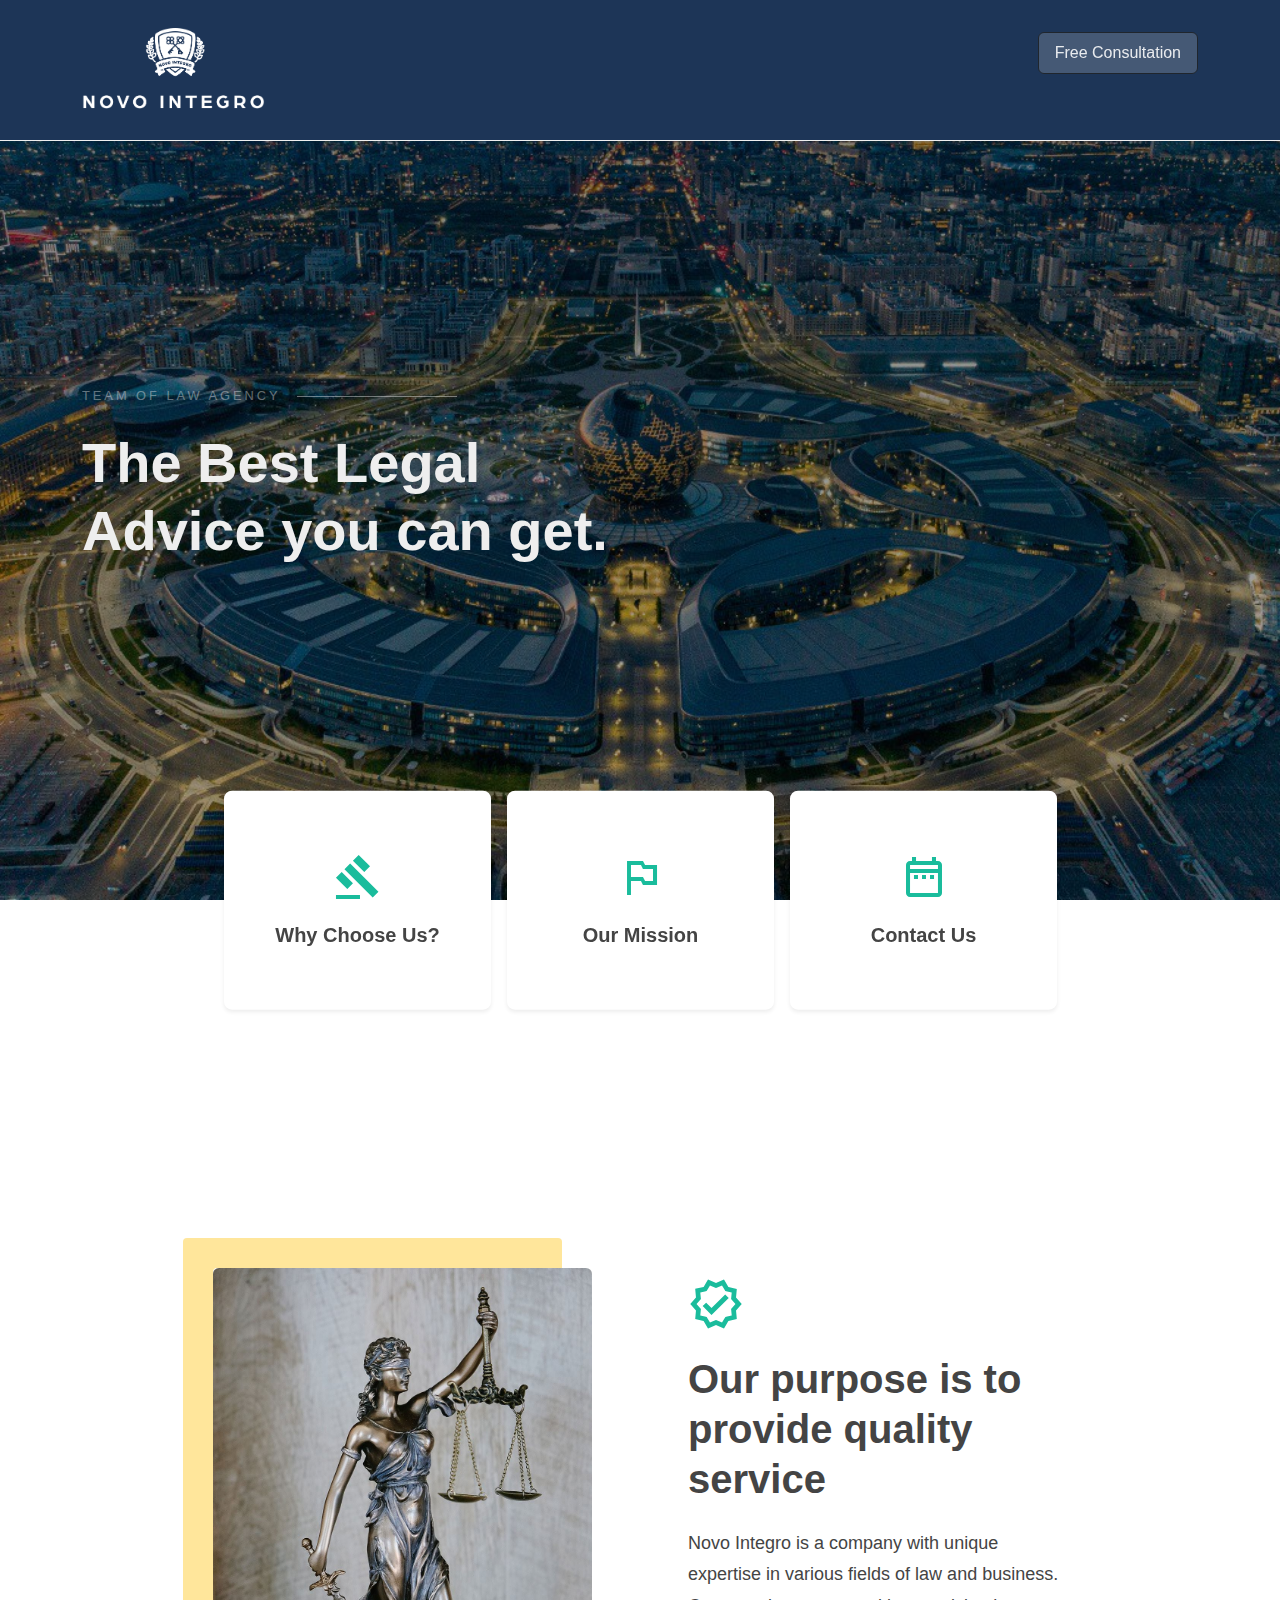
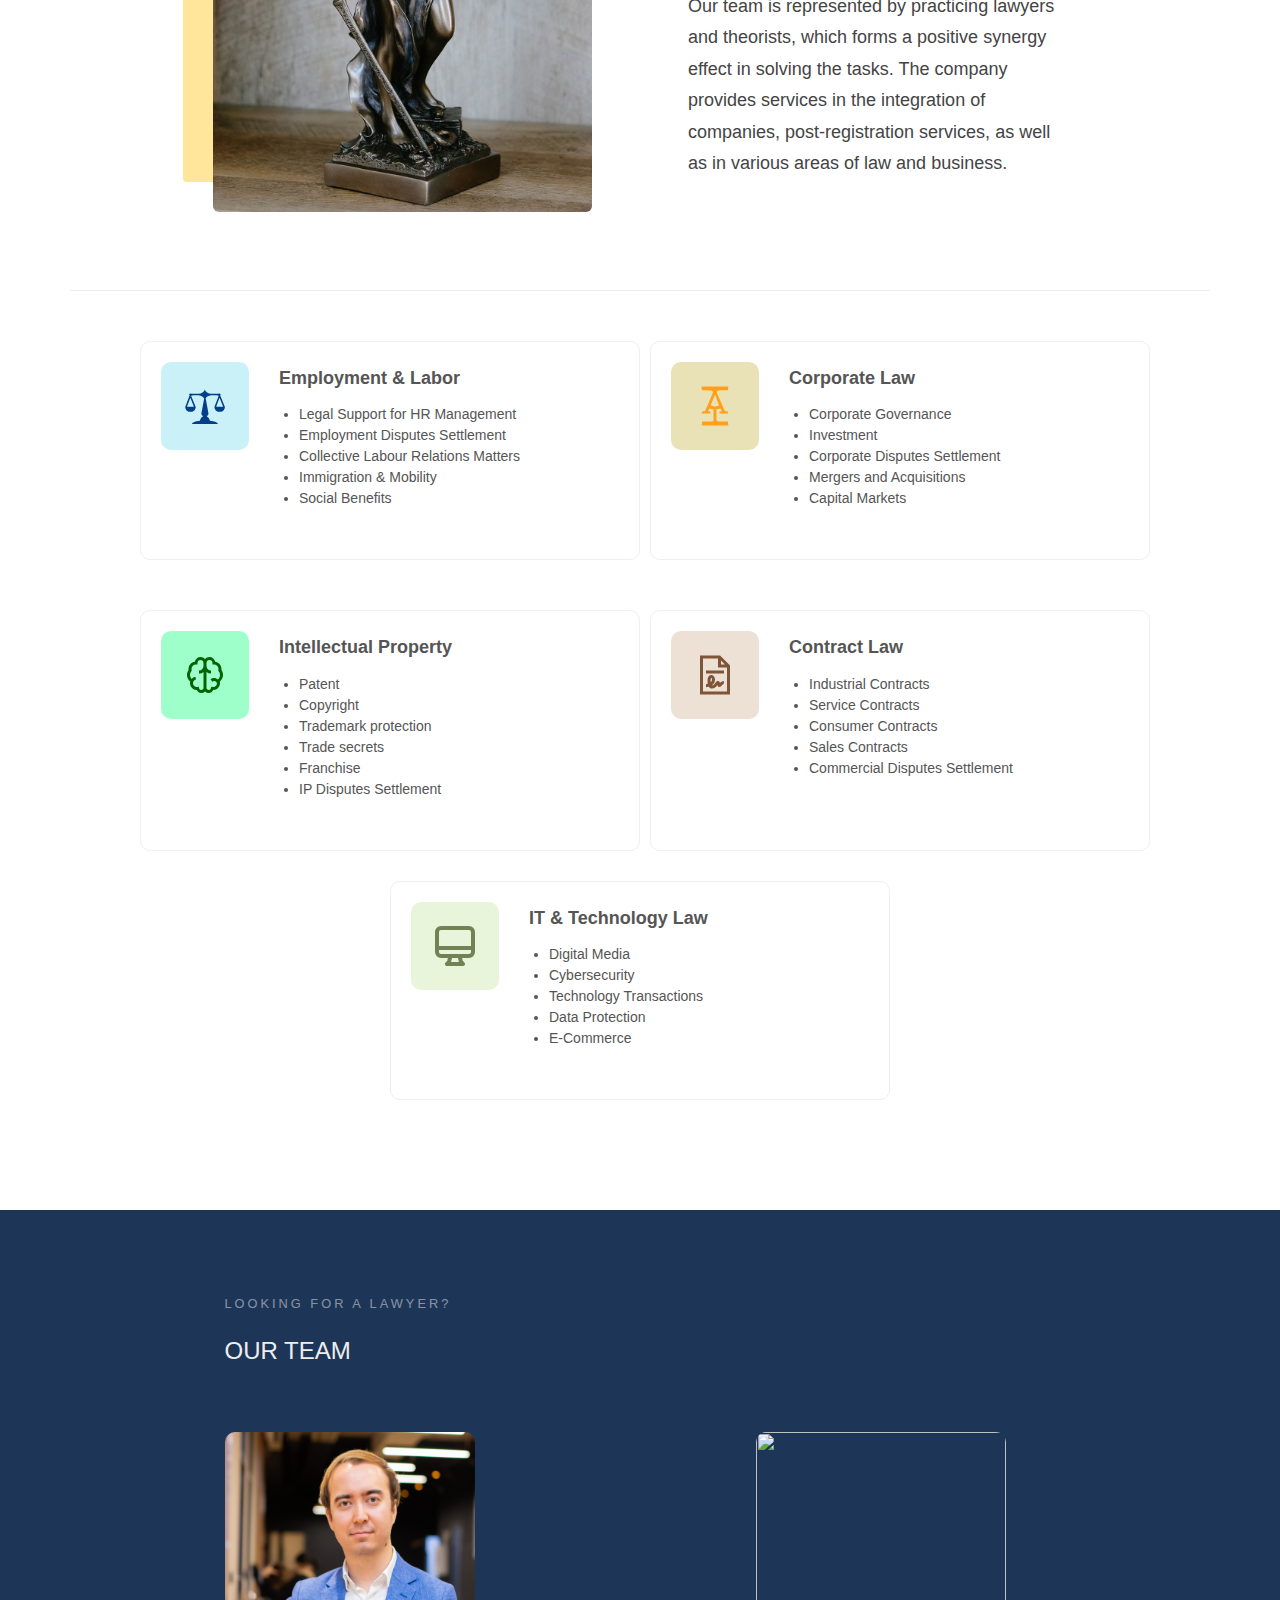
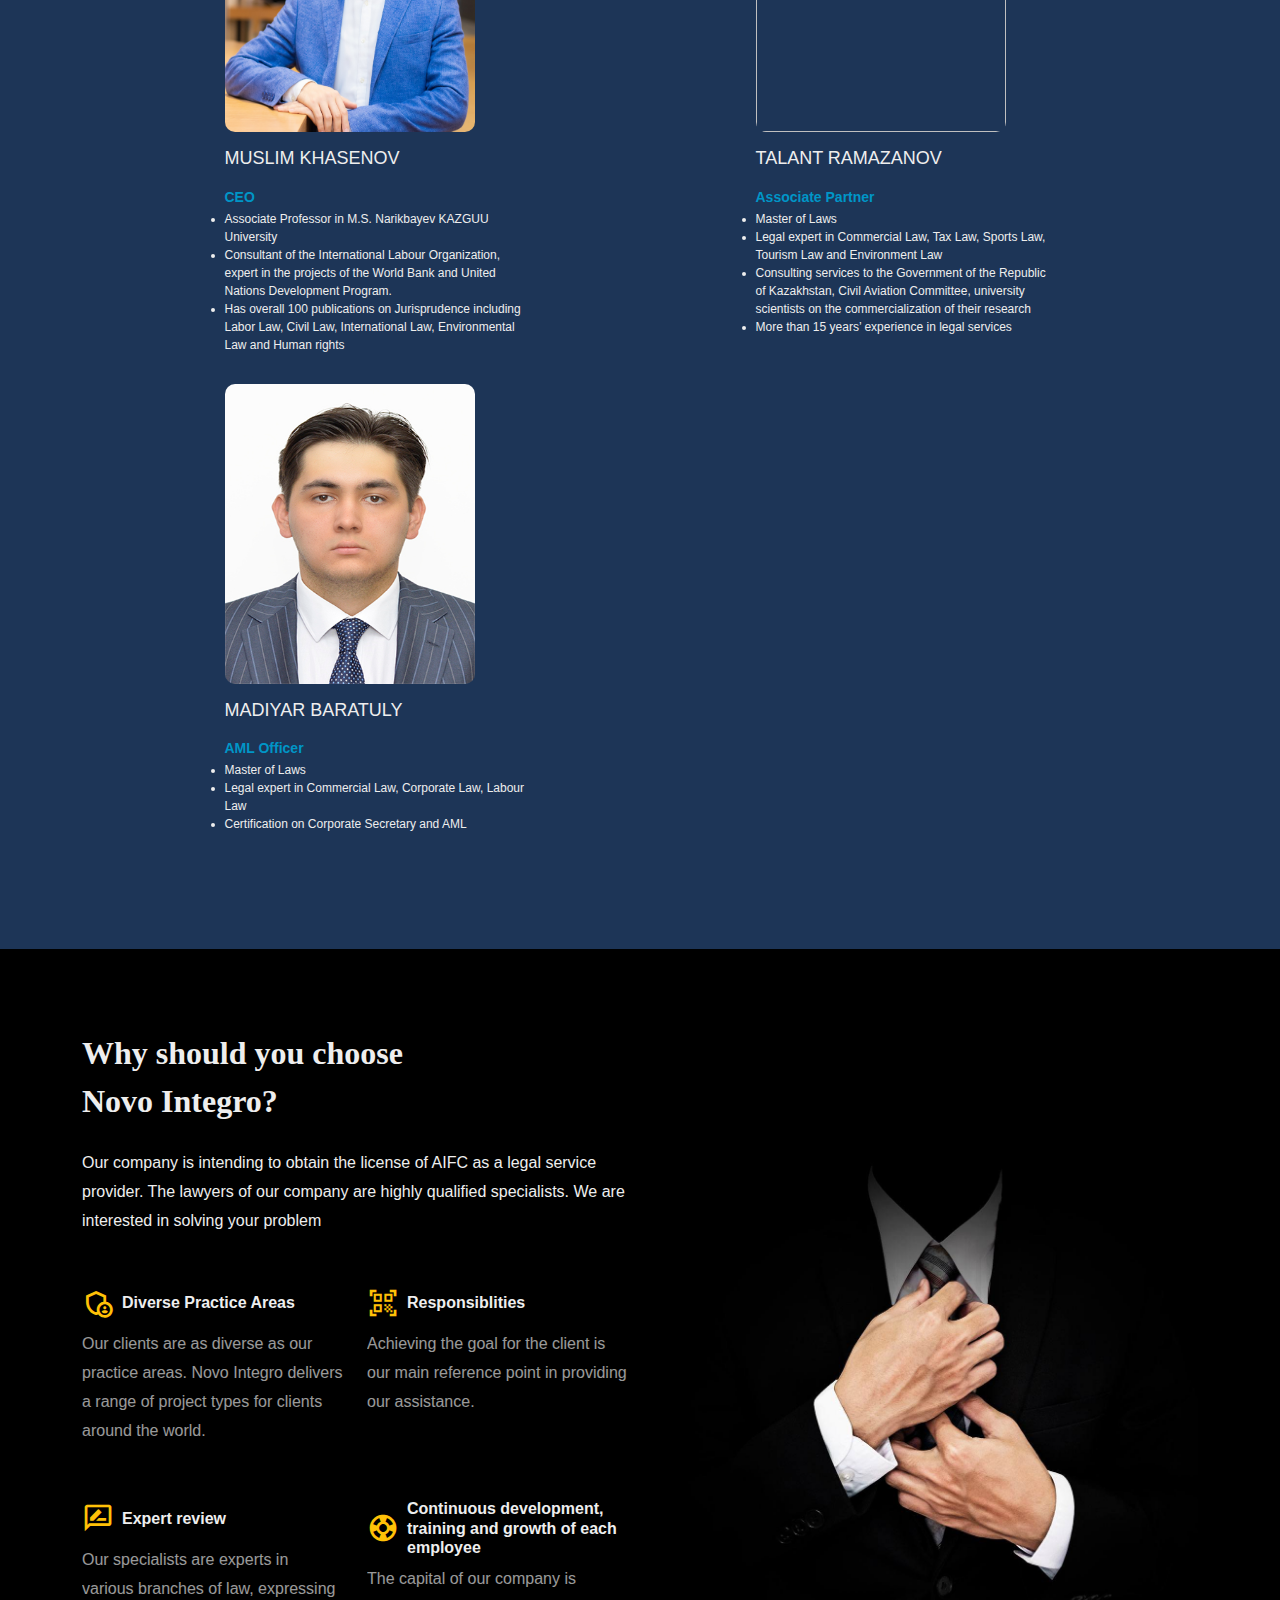
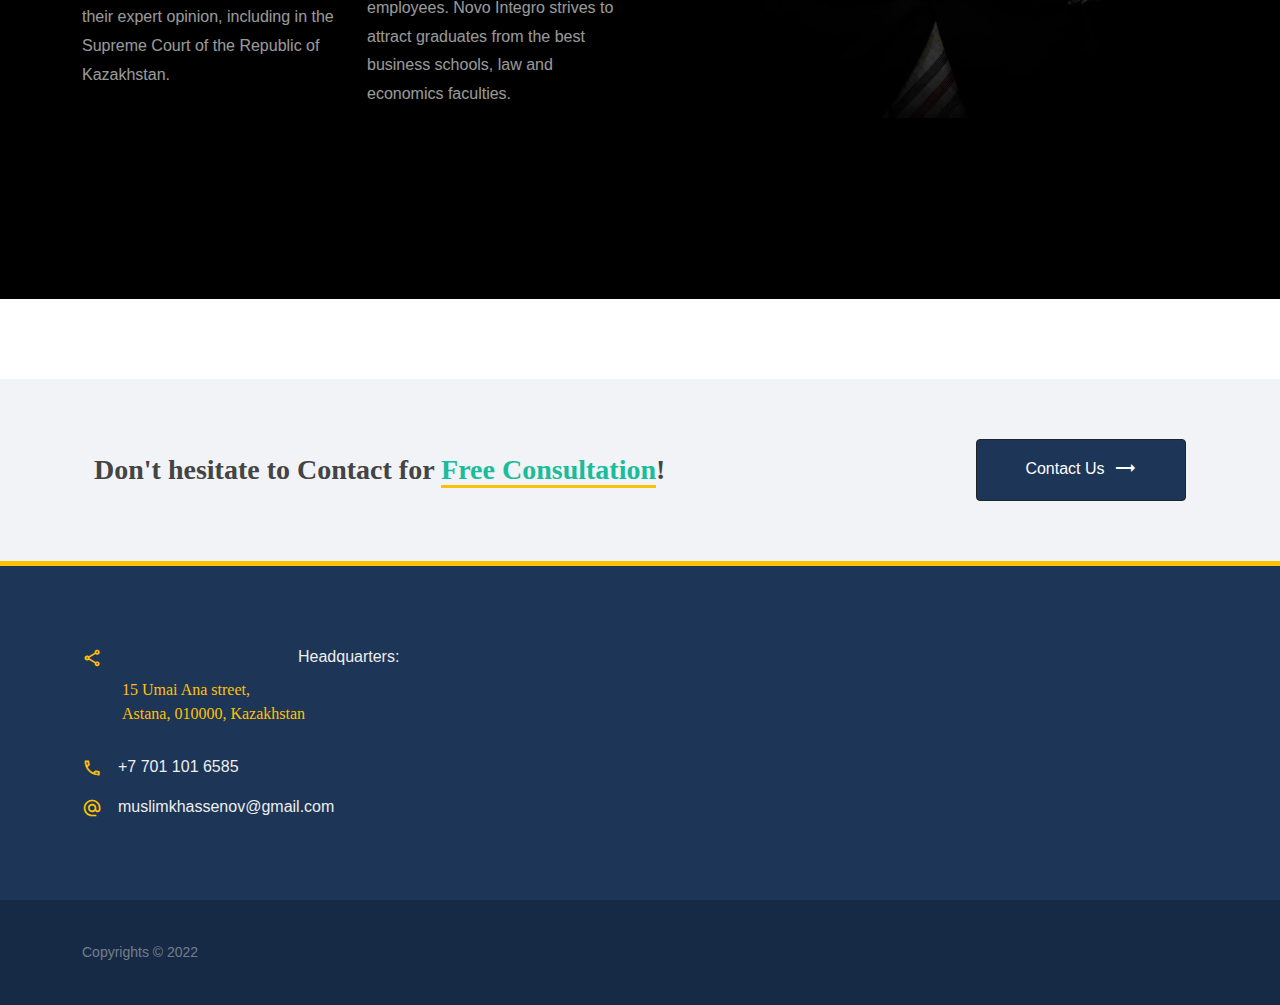
==== commit c4fc7a7b: "fix" ====
--- a/index.html
+++ b/index.html
@@ -86,39 +86,39 @@
                     <!-- Primary Menu Trigger for Devices
                     ============================================= -->
                     <div id="primary-menu-trigger">
-                        <svg class="svg-trigger" viewBox="0 0 100 100">
-                            <path d="m 30,33 h 40 c 3.722839,0 7.5,3.126468 7.5,8.578427 0,5.451959 -2.727029,8.421573 -7.5,8.421573 h -20"></path>
-                            <path d="m 30,50 h 40"></path>
-                            <path d="m 70,67 h -40 c 0,0 -7.5,-0.802118 -7.5,-8.365747 0,-7.563629 7.5,-8.634253 7.5,-8.634253 h 20"></path>
-                        </svg>
+<!--                        <svg class="svg-trigger" viewBox="0 0 100 100">-->
+<!--                            <path d="m 30,33 h 40 c 3.722839,0 7.5,3.126468 7.5,8.578427 0,5.451959 -2.727029,8.421573 -7.5,8.421573 h -20"></path>-->
+<!--                            <path d="m 30,50 h 40"></path>-->
+<!--                            <path d="m 70,67 h -40 c 0,0 -7.5,-0.802118 -7.5,-8.365747 0,-7.563629 7.5,-8.634253 7.5,-8.634253 h 20"></path>-->
+<!--                        </svg>-->
                     </div>
 
                     <!-- Primary Menu In Mobile
                     ============================================= -->
-                    <nav class="primary-menu d-block d-lg-none">
-
-                        <ul class="menu-container">
-                            <li class="menu-item"><a class="menu-link h-text-warning" href="#">
-                                <div>Who We Are?</div>
-                            </a></li>
-                            <li class="menu-item"><a class="menu-link h-text-warning" href="#">
-                                <div>Recent Cases</div>
-                            </a></li>
-                            <li class="menu-item"><a class="menu-link h-text-warning" href="#">
-                                <div>Our Lawyers</div>
-                            </a></li>
-                            <li class="menu-item"><a class="menu-link h-text-warning" href="#">
-                                <div>News &amp; Blog</div>
-                            </a></li>
-                            <li class="menu-item"><a class="menu-link h-text-warning" href="#">
-                                <div>Contact Us</div>
-                            </a></li>
-                            <li class="menu-item"><a class="menu-link text-warning" href="#">
-                                <div>Free Consultation</div>
-                            </a></li>
-                        </ul>
-
-                    </nav><!-- #primary-menu end -->
+<!--                    <nav class="primary-menu d-block d-lg-none">-->
+
+<!--                        <ul class="menu-container">-->
+<!--                            <li class="menu-item"><a class="menu-link h-text-warning" href="#">-->
+<!--                                <div>Who We Are?</div>-->
+<!--                            </a></li>-->
+<!--                            <li class="menu-item"><a class="menu-link h-text-warning" href="#">-->
+<!--                                <div>Recent Cases</div>-->
+<!--                            </a></li>-->
+<!--                            <li class="menu-item"><a class="menu-link h-text-warning" href="#">-->
+<!--                                <div>Our Lawyers</div>-->
+<!--                            </a></li>-->
+<!--                            <li class="menu-item"><a class="menu-link h-text-warning" href="#">-->
+<!--                                <div>News &amp; Blog</div>-->
+<!--                            </a></li>-->
+<!--                            <li class="menu-item"><a class="menu-link h-text-warning" href="#">-->
+<!--                                <div>Contact Us</div>-->
+<!--                            </a></li>-->
+<!--                            <li class="menu-item"><a class="menu-link text-warning" href="#">-->
+<!--                                <div>Free Consultation</div>-->
+<!--                            </a></li>-->
+<!--                        </ul>-->
+
+<!--                    </nav>&lt;!&ndash; #primary-menu end &ndash;&gt;-->
                 </div>
             </div>
         </div>
@@ -202,7 +202,7 @@
                     <div class="col-lg-5 p-5">
                         <i class="material-icons-outlined display-4 color mb-3">verified</i>
                         <h2 class="h1 fw-bold lh-sm">Our purpose is to provide quality service</h2>
-                        <h4 class="mt-4 fw-normal lh-base" style="line-height: 1.75 !important;">Novo Integro is a company with unique expertise in various fields of law and business. Our team is represented by practicing lawyers and theorists, which forms a positive synergy effect in solving the tasks. The company provides services in the integration of companies into the AIFC ecosystem, post-registration services, as well as in various areas of law and business.</h4>
+                        <h4 class="mt-4 fw-normal lh-base" style="line-height: 1.75 !important;">Novo Integro is a company with unique expertise in various fields of law and business. Our team is represented by practicing lawyers and theorists, which forms a positive synergy effect in solving the tasks. The company provides services in the integration of companies, post-registration services, as well as in various areas of law and business.</h4>
 
 <!--                        <a href="#" class="btn py-3 px-4 mt-2 rounded-1 btn-dark bg-color h-op-09">Find out how we Help-->
 <!--                            <i class="material-icons-outlined align-middle mb-0 ms-1">arrow_right_alt</i></a>-->
@@ -320,25 +320,26 @@
 							</ul>
 							</div>
                         </div>
-                    </div> <div class="field-card" style="display: flex; margin: 10px 20px">
-                        <div class="icon" style="background-color: #0dcaf0">
-                            <svg class="ov-icon" aria-hidden="true" viewBox="0 0 48 48" fill="none"
-                                 style="font-size: 2.88em;" stroke-width="2">
-                                <path xmlns="http://www.w3.org/2000/svg" fill-rule="evenodd" clip-rule="evenodd" d="M21.8935 0.954161C21.7495 0.974358 21.225 1.04476 20.7107 1.10513C20.2067 1.16551 19.2502 1.34663 18.6023 1.50762C13.9328 2.62457 9.90102 4.99935 6.90802 8.39045C4.01787 11.6609 2.3414 15.384 1.78602 19.7109C1.1586 24.7322 2.67051 30.1862 5.84864 34.3219C9.49988 39.0714 14.7351 42.0499 20.9164 42.9154C22.4078 43.1166 25.3288 43.1468 26.7276 42.9656C30.7902 42.4424 34.4929 41.0135 37.5682 38.7897C38.4424 38.1557 39.8926 36.9382 39.8926 36.8375C39.8926 36.7671 34.5957 31.766 33.8038 31.0918L33.4336 30.7698L32.5182 31.4842C30.0806 33.3961 27.4681 34.352 24.362 34.4728C21.873 34.5634 19.9085 34.1508 17.7281 33.0942C11.8243 30.2365 9.01645 23.8567 11.0426 17.9298C12.1431 14.7299 14.375 12.184 17.4709 10.6143C19.5279 9.57787 21.4512 9.12503 23.8477 9.13513C27.4886 9.13513 30.4199 10.252 33.2175 12.6872L34.2049 13.5526L37.2802 10.6344C38.967 9.02441 40.3657 7.67599 40.3863 7.63574C40.4274 7.52509 38.6687 6.00565 37.5887 5.23082C34.6472 3.10756 31.397 1.76924 27.6533 1.13528C26.7276 0.984312 22.5312 0.84344 21.8935 0.954161ZM26.0899 3.62078C28.3835 3.86227 30.7388 4.51636 32.7444 5.46221C33.8243 5.97543 36.3031 7.50497 36.4574 7.75649C36.4985 7.82696 36.0459 8.33007 35.3363 9.01431L34.1432 10.1615L33.5158 9.70864C30.4405 7.48484 26.2442 6.36789 22.4078 6.73013C21.6981 6.79051 21.081 6.85088 21.0296 6.86091C20.9164 6.8811 20.1245 4.12389 20.1862 3.9528C20.2273 3.85217 20.793 3.75155 22.2535 3.58053C22.9529 3.48993 25.1539 3.52015 26.0899 3.62078ZM18.0057 5.98552C18.2217 6.79051 18.376 7.49494 18.3451 7.53519C18.3143 7.58547 18.1189 7.67606 17.9029 7.74646C17.6972 7.80684 17.0389 8.1087 16.4424 8.40055C12.0198 10.5942 9.06791 14.3073 8.12163 18.8758C7.99829 19.4292 7.90569 20.0329 7.90569 20.204V20.516H6.20865C5.02586 20.516 4.51161 20.4858 4.51161 20.4053C4.51161 19.9524 4.88187 18.0205 5.13895 17.1248C6.49663 12.4055 9.81874 8.38042 14.4368 5.8748C15.0333 5.55281 17.3989 4.52646 17.5737 4.51636C17.6046 4.51636 17.8 5.18047 18.0058 5.98552H18.0057ZM7.93651 23.7159C8.12163 25.3964 8.9136 27.6604 9.84956 29.2302C11.5981 32.1383 14.5911 34.654 17.6046 35.7608C17.872 35.8615 18.088 35.952 18.088 35.9722C18.088 35.9923 17.9338 36.5659 17.7383 37.2501C17.5429 37.9243 17.3372 38.6689 17.2755 38.9004L17.1623 39.313L16.5144 39.0614C14.8893 38.4275 13.2026 37.4716 11.6598 36.3344C10.7752 35.6803 8.97531 33.8892 8.24505 32.9433C6.15719 30.2365 4.78927 26.8253 4.54243 23.726L4.48072 22.921L6.16744 22.9511L7.85423 22.9814L7.93651 23.7159V23.7159ZM34.5855 35.3181C35.2952 35.9923 35.8814 36.5759 35.8814 36.6162C35.8814 36.7671 33.9066 37.9445 32.6621 38.5281C31.1194 39.2627 29.6692 39.7355 27.9103 40.1079C26.6658 40.3595 26.3984 40.3796 24.1049 40.3896C22.1198 40.3896 21.441 40.3494 20.6285 40.2085C19.7953 40.0475 19.6308 39.9871 19.6719 39.8564C19.7027 39.7557 19.9188 39.0111 20.145 38.1759C20.3816 37.3507 20.5771 36.6564 20.5873 36.6464C20.6079 36.6363 20.8239 36.6765 21.0707 36.747C21.3587 36.8174 22.4284 36.8577 23.8477 36.8577C25.8534 36.8577 26.2956 36.8275 27.1698 36.6363C29.1652 36.2036 31.3765 35.3282 32.6416 34.4729C32.9296 34.2816 33.1867 34.1206 33.2278 34.1106C33.2587 34.1005 33.8758 34.644 34.5855 35.3181Z" fill="#007680"/>
-                            </svg>
-                        </div>
-                        <div class="field-text">
-                            <p class="field-title">AIFC </p>
-                            <div class="field-content">
-							<ul>
-								<li>Legal support of registration</li>
-								<li>Preparation and submission of all necessary documents </li>
-								<li>Preparation of a business plan and development of a roadmap</li>
-								<li>Consulting in choosing a suitable organizational - legal form</li>
-							</ul>
-							</div>
-                        </div>
-                    </div>
+                    </div>
+<!--                    <div class="field-card" style="display: flex; margin: 10px 20px">-->
+<!--                        <div class="icon" style="background-color: #0dcaf0">-->
+<!--                            <svg class="ov-icon" aria-hidden="true" viewBox="0 0 48 48" fill="none"-->
+<!--                                 style="font-size: 2.88em;" stroke-width="2">-->
+<!--                                <path xmlns="http://www.w3.org/2000/svg" fill-rule="evenodd" clip-rule="evenodd" d="M21.8935 0.954161C21.7495 0.974358 21.225 1.04476 20.7107 1.10513C20.2067 1.16551 19.2502 1.34663 18.6023 1.50762C13.9328 2.62457 9.90102 4.99935 6.90802 8.39045C4.01787 11.6609 2.3414 15.384 1.78602 19.7109C1.1586 24.7322 2.67051 30.1862 5.84864 34.3219C9.49988 39.0714 14.7351 42.0499 20.9164 42.9154C22.4078 43.1166 25.3288 43.1468 26.7276 42.9656C30.7902 42.4424 34.4929 41.0135 37.5682 38.7897C38.4424 38.1557 39.8926 36.9382 39.8926 36.8375C39.8926 36.7671 34.5957 31.766 33.8038 31.0918L33.4336 30.7698L32.5182 31.4842C30.0806 33.3961 27.4681 34.352 24.362 34.4728C21.873 34.5634 19.9085 34.1508 17.7281 33.0942C11.8243 30.2365 9.01645 23.8567 11.0426 17.9298C12.1431 14.7299 14.375 12.184 17.4709 10.6143C19.5279 9.57787 21.4512 9.12503 23.8477 9.13513C27.4886 9.13513 30.4199 10.252 33.2175 12.6872L34.2049 13.5526L37.2802 10.6344C38.967 9.02441 40.3657 7.67599 40.3863 7.63574C40.4274 7.52509 38.6687 6.00565 37.5887 5.23082C34.6472 3.10756 31.397 1.76924 27.6533 1.13528C26.7276 0.984312 22.5312 0.84344 21.8935 0.954161ZM26.0899 3.62078C28.3835 3.86227 30.7388 4.51636 32.7444 5.46221C33.8243 5.97543 36.3031 7.50497 36.4574 7.75649C36.4985 7.82696 36.0459 8.33007 35.3363 9.01431L34.1432 10.1615L33.5158 9.70864C30.4405 7.48484 26.2442 6.36789 22.4078 6.73013C21.6981 6.79051 21.081 6.85088 21.0296 6.86091C20.9164 6.8811 20.1245 4.12389 20.1862 3.9528C20.2273 3.85217 20.793 3.75155 22.2535 3.58053C22.9529 3.48993 25.1539 3.52015 26.0899 3.62078ZM18.0057 5.98552C18.2217 6.79051 18.376 7.49494 18.3451 7.53519C18.3143 7.58547 18.1189 7.67606 17.9029 7.74646C17.6972 7.80684 17.0389 8.1087 16.4424 8.40055C12.0198 10.5942 9.06791 14.3073 8.12163 18.8758C7.99829 19.4292 7.90569 20.0329 7.90569 20.204V20.516H6.20865C5.02586 20.516 4.51161 20.4858 4.51161 20.4053C4.51161 19.9524 4.88187 18.0205 5.13895 17.1248C6.49663 12.4055 9.81874 8.38042 14.4368 5.8748C15.0333 5.55281 17.3989 4.52646 17.5737 4.51636C17.6046 4.51636 17.8 5.18047 18.0058 5.98552H18.0057ZM7.93651 23.7159C8.12163 25.3964 8.9136 27.6604 9.84956 29.2302C11.5981 32.1383 14.5911 34.654 17.6046 35.7608C17.872 35.8615 18.088 35.952 18.088 35.9722C18.088 35.9923 17.9338 36.5659 17.7383 37.2501C17.5429 37.9243 17.3372 38.6689 17.2755 38.9004L17.1623 39.313L16.5144 39.0614C14.8893 38.4275 13.2026 37.4716 11.6598 36.3344C10.7752 35.6803 8.97531 33.8892 8.24505 32.9433C6.15719 30.2365 4.78927 26.8253 4.54243 23.726L4.48072 22.921L6.16744 22.9511L7.85423 22.9814L7.93651 23.7159V23.7159ZM34.5855 35.3181C35.2952 35.9923 35.8814 36.5759 35.8814 36.6162C35.8814 36.7671 33.9066 37.9445 32.6621 38.5281C31.1194 39.2627 29.6692 39.7355 27.9103 40.1079C26.6658 40.3595 26.3984 40.3796 24.1049 40.3896C22.1198 40.3896 21.441 40.3494 20.6285 40.2085C19.7953 40.0475 19.6308 39.9871 19.6719 39.8564C19.7027 39.7557 19.9188 39.0111 20.145 38.1759C20.3816 37.3507 20.5771 36.6564 20.5873 36.6464C20.6079 36.6363 20.8239 36.6765 21.0707 36.747C21.3587 36.8174 22.4284 36.8577 23.8477 36.8577C25.8534 36.8577 26.2956 36.8275 27.1698 36.6363C29.1652 36.2036 31.3765 35.3282 32.6416 34.4729C32.9296 34.2816 33.1867 34.1206 33.2278 34.1106C33.2587 34.1005 33.8758 34.644 34.5855 35.3181Z" fill="#007680"/>-->
+<!--                            </svg>-->
+<!--                        </div>-->
+<!--                        <div class="field-text">-->
+<!--                            <p class="field-title">AIFC </p>-->
+<!--                            <div class="field-content">-->
+<!--							<ul>-->
+<!--								<li>Legal support of registration</li>-->
+<!--								<li>Preparation and submission of all necessary documents </li>-->
+<!--								<li>Preparation of a business plan and development of a roadmap</li>-->
+<!--								<li>Consulting in choosing a suitable organizational - legal form</li>-->
+<!--							</ul>-->
+<!--							</div>-->
+<!--                        </div>-->
+<!--                    </div>-->
                 </div>
             </div>
 
@@ -461,24 +462,24 @@
                 </div>
             </div>
 
-            <div class="section bg-transparent py-4">
-                <div class="container">
-                    <div class="row justify-content-center gutter-50">
-                        <div class="col-lg-5 px-5">
-                            <h2 class="fw-bold mb-4" style="font-size: 36px; line-height: 50px">The Astana International Financial Center</h2>
-
-                            <p style="color: #8d99ae; line-height: 25px">The Astana International Financial Center is a unique financial center in Central Asia with a special legal status.</p>
-                            <p style="font-size: 15px">The AIFC law is based on the principles, rules and precedents of the law of England and Wales, including the best world practices of the world's leading financial centers such as Hong Kong, Dubai, London and Singapore. A favorable tax regime and operating benefits help to reduce costs, thereby increasing the competitiveness of companies, and make the cost of doing business in the AIFC attractive to our customers.</p>
-                            <p style="font-size: 15px">The status of a member is acquired by creating and registering a new company, assigning the status of a recognized company registered in other jurisdictions, or by redomiciliation.</p>
-                            <p style="font-size: 15px">Our company provides legal support in registration, advises on the choice of legal form and conducts post-registration support.</p>
-                        </div>
-                        <div class="col-lg-5 col-10">
-                            <img style="border-radius: 10px" src="images/law-girl.png" alt="Image">
-
-                        </div>
-                    </div>
-                </div>
-            </div>
+<!--            <div class="section bg-transparent py-4">-->
+<!--                <div class="container">-->
+<!--                    <div class="row justify-content-center gutter-50">-->
+<!--                        <div class="col-lg-5 px-5">-->
+<!--                            <h2 class="fw-bold mb-4" style="font-size: 36px; line-height: 50px">The Astana International Financial Center</h2>-->
+
+<!--                            <p style="color: #8d99ae; line-height: 25px">The Astana International Financial Center is a unique financial center in Central Asia with a special legal status.</p>-->
+<!--                            <p style="font-size: 15px">The AIFC law is based on the principles, rules and precedents of the law of England and Wales, including the best world practices of the world's leading financial centers such as Hong Kong, Dubai, London and Singapore. A favorable tax regime and operating benefits help to reduce costs, thereby increasing the competitiveness of companies, and make the cost of doing business in the AIFC attractive to our customers.</p>-->
+<!--                            <p style="font-size: 15px">The status of a member is acquired by creating and registering a new company, assigning the status of a recognized company registered in other jurisdictions, or by redomiciliation.</p>-->
+<!--                            <p style="font-size: 15px">Our company provides legal support in registration, advises on the choice of legal form and conducts post-registration support.</p>-->
+<!--                        </div>-->
+<!--                        <div class="col-lg-5 col-10">-->
+<!--                            <img style="border-radius: 10px" src="images/law-girl.png" alt="Image">-->
+
+<!--                        </div>-->
+<!--                    </div>-->
+<!--                </div>-->
+<!--            </div>-->
 
             <!--				<div class="section py-6 mb-0" style="background-color: #f1f3f7">-->
             <!--					<div class="container">-->
@@ -565,7 +566,7 @@
                     <div class="row justify-content-between align-items-center">
                         <div class="col-lg-6 align-self-center mb-6">
                             <h3 class="h2 font-secondary fw-bold mb-4 lh-base">Why should you choose<br> Novo Integro?</h3>
-                            <p class="mb-5">Our company has an international license from the AIFC as a legal service provider.
+                            <p class="mb-5">Our company is intending to obtain the license of AIFC as a legal service provider.
                             The lawyers of our company are highly qualified specialists. We are interested in solving your problem</p>
                             <div class="row g-4">
                                 <div class="col-sm-6">
--- a/css/style.css
+++ b/css/style.css
@@ -2739,7 +2739,7 @@
 .section {
 	position: relative;
 	width: 100%;
-	margin: 60px 0;
+	margin: 60px 0 0;
 	padding: 60px 0;
 	background-color: #F9F9F9;
 	overflow: hidden;
